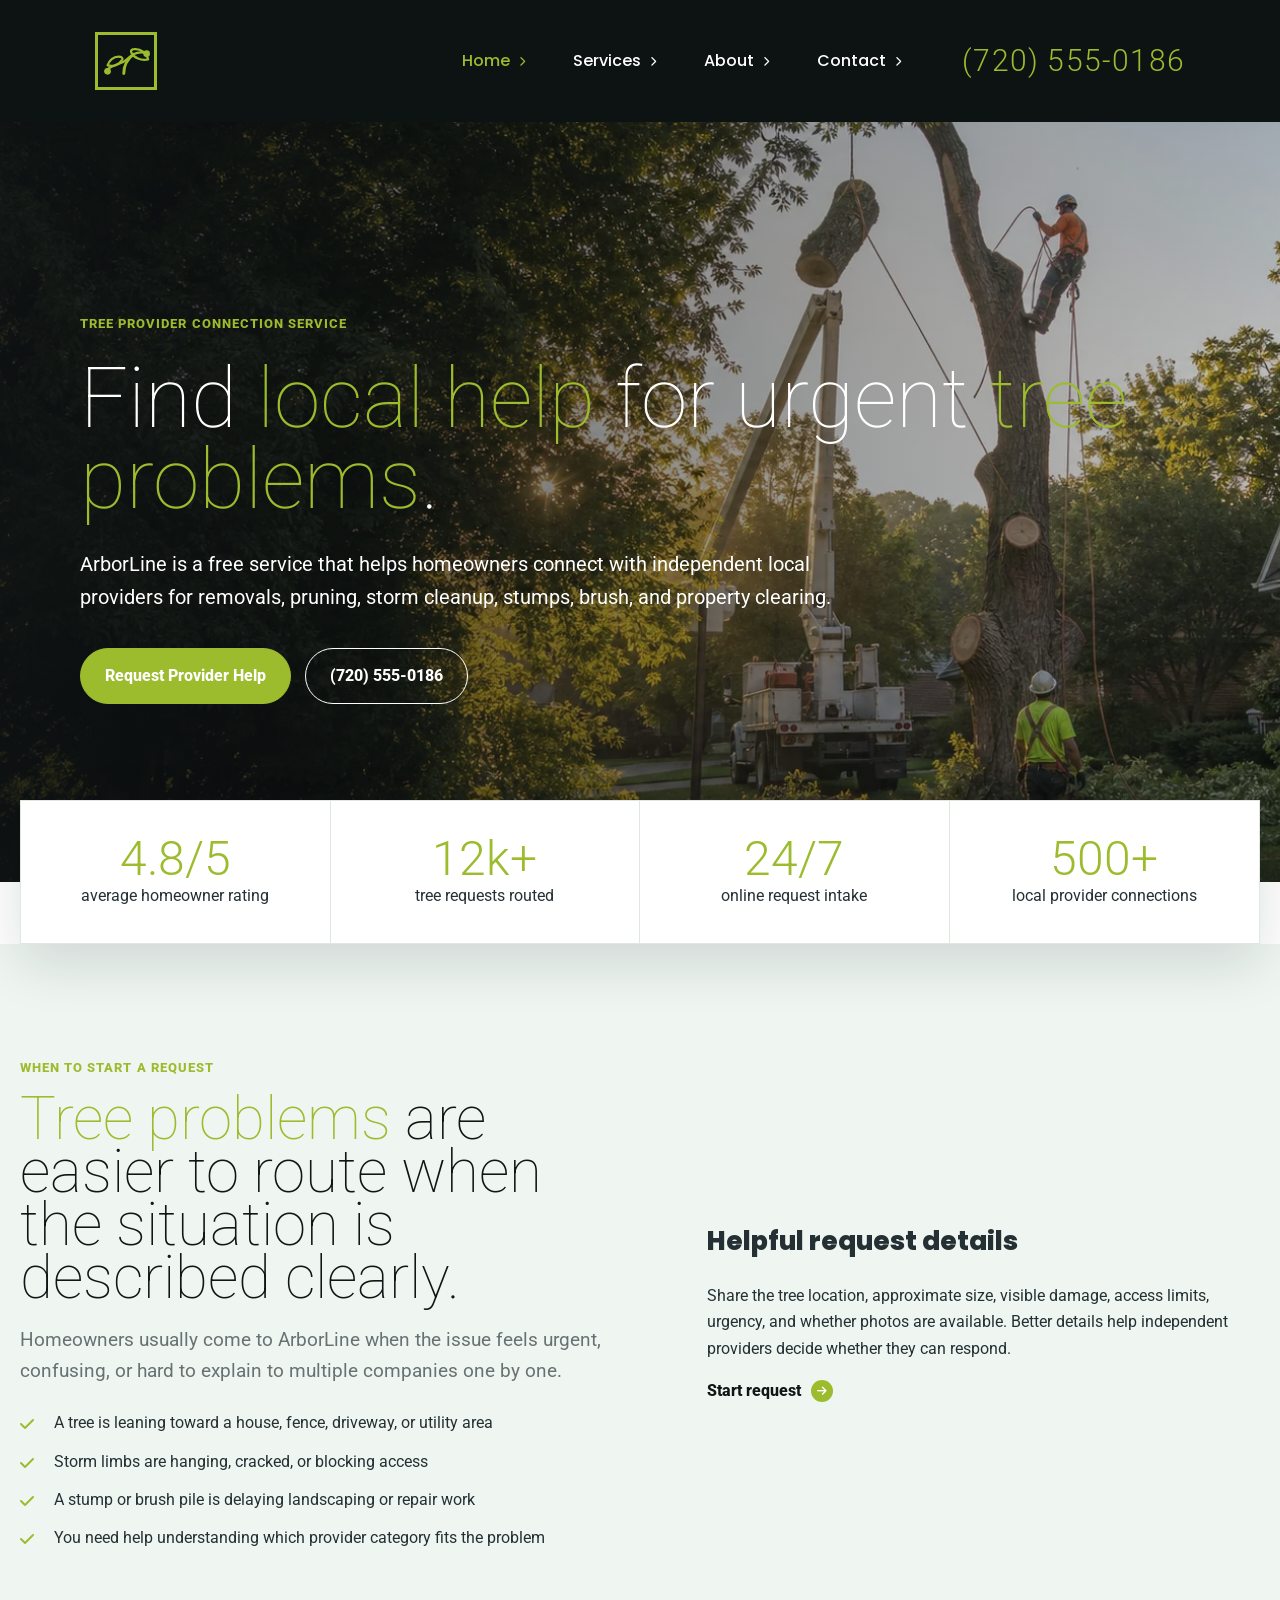
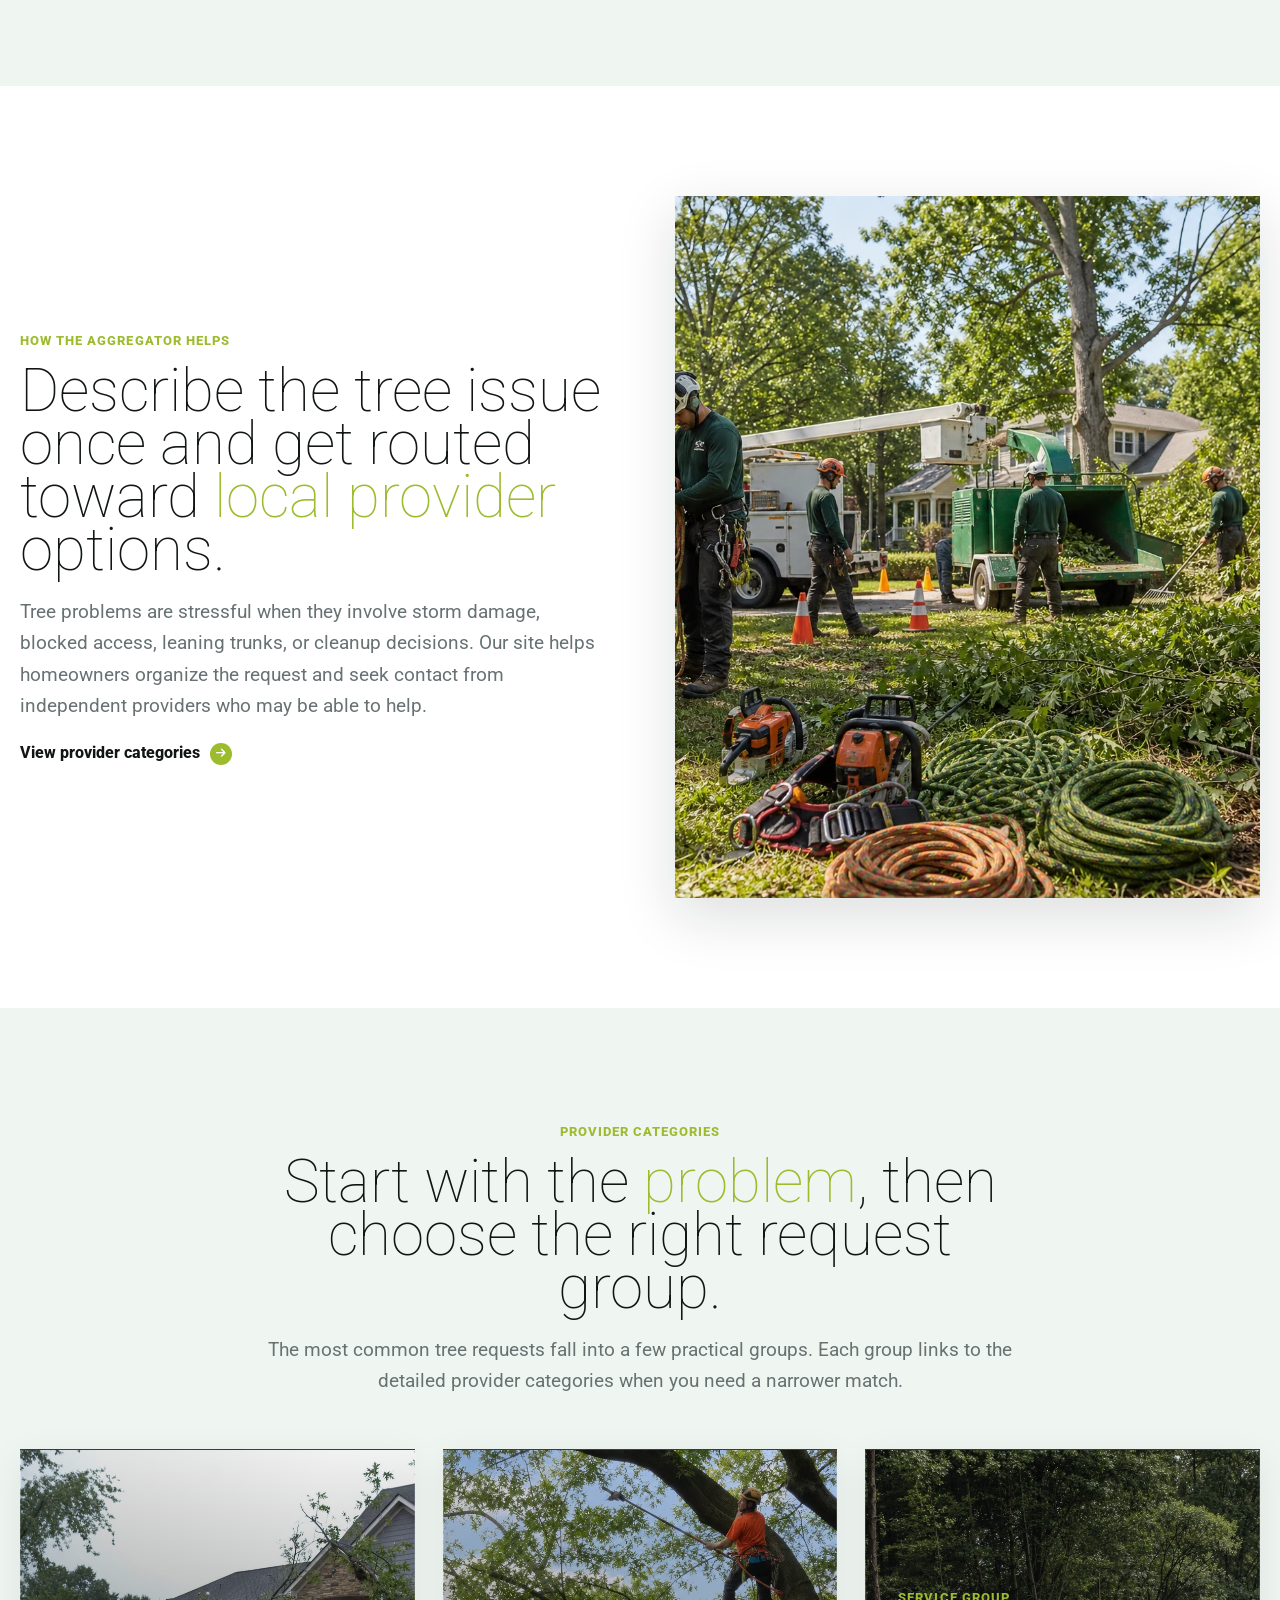
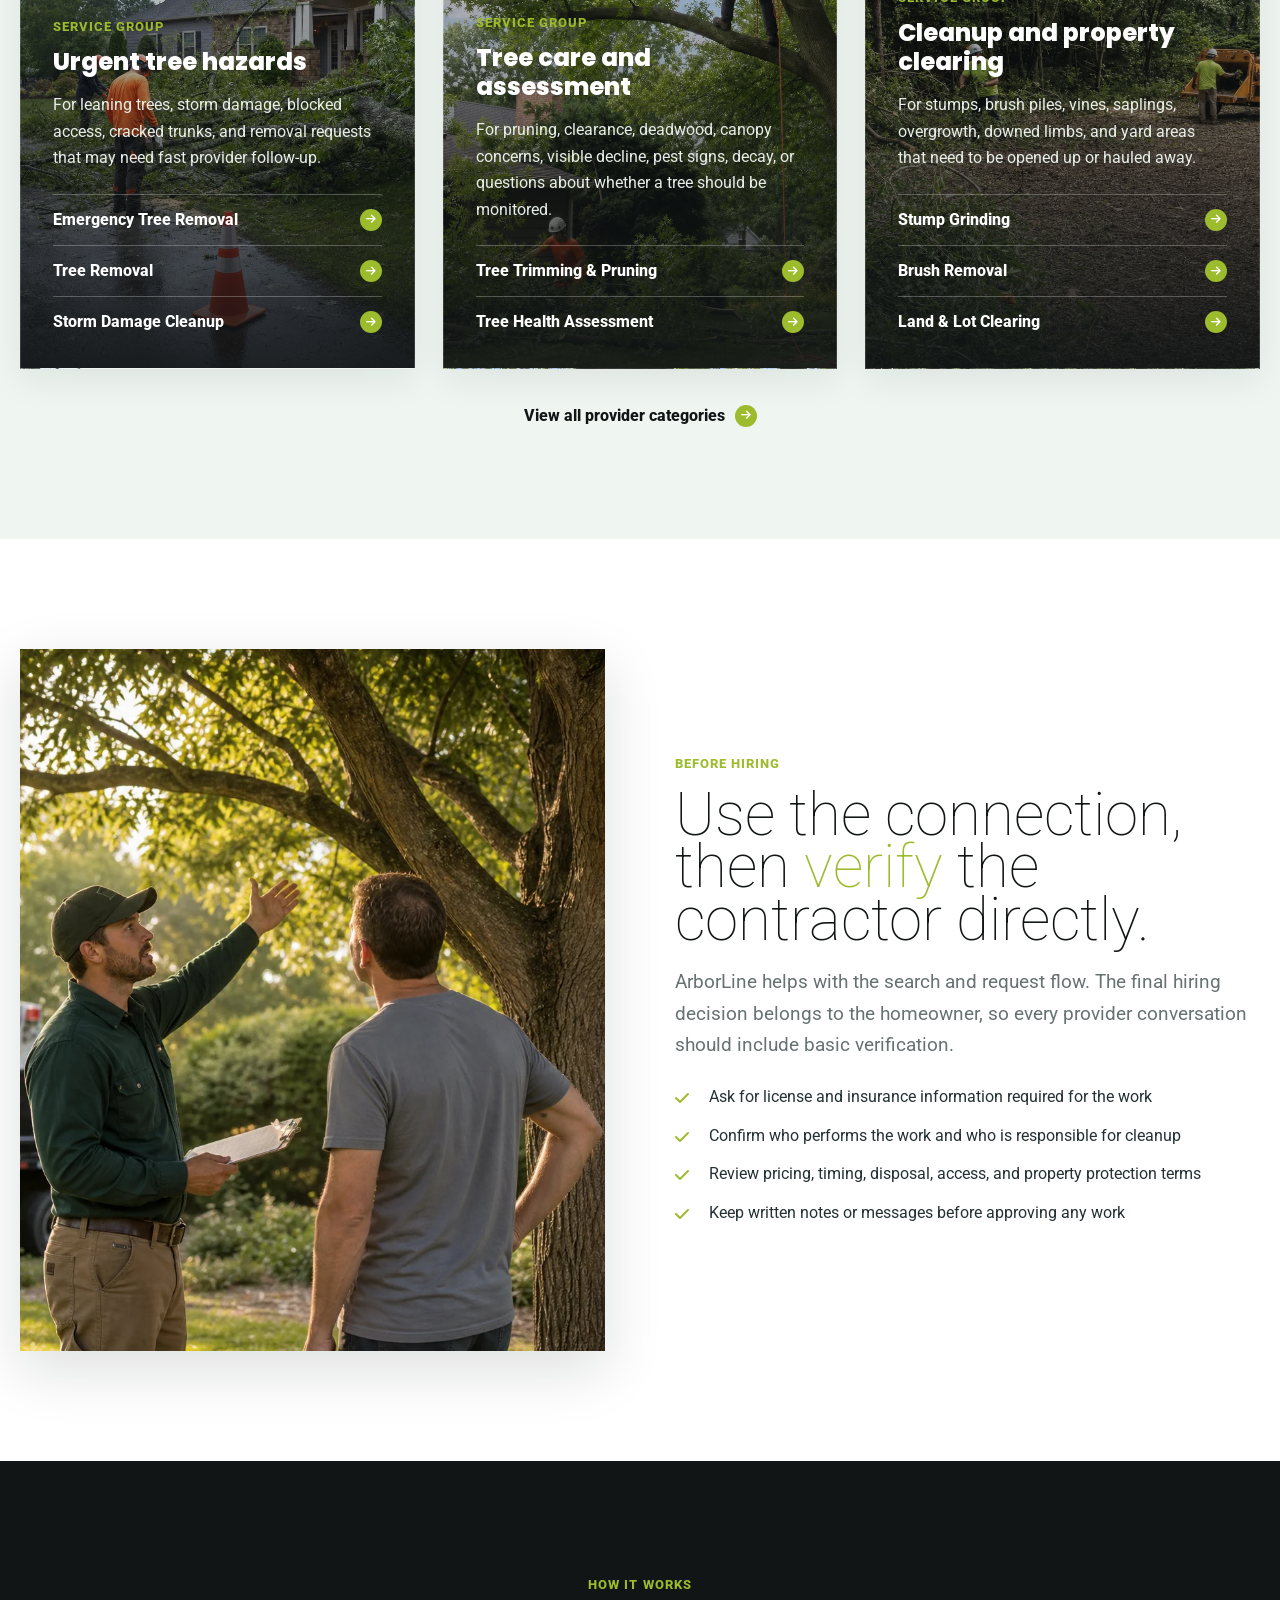
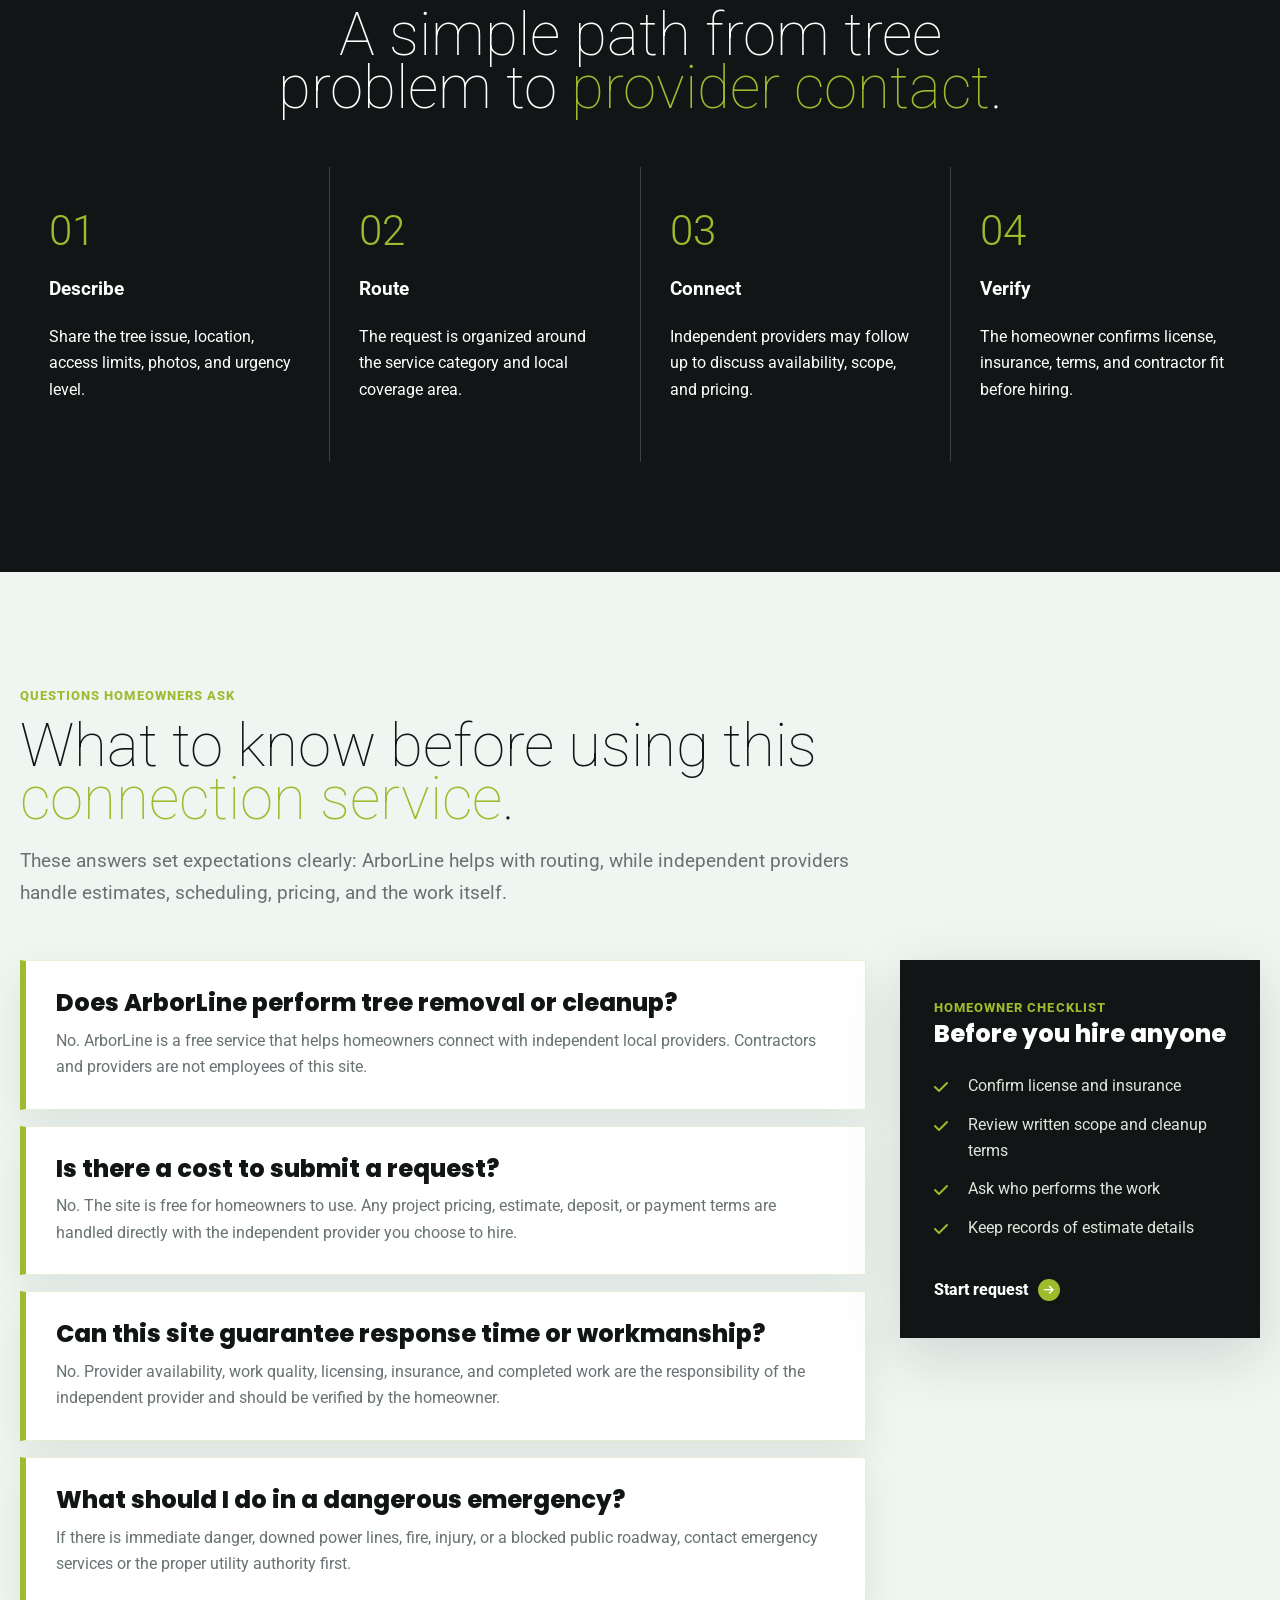
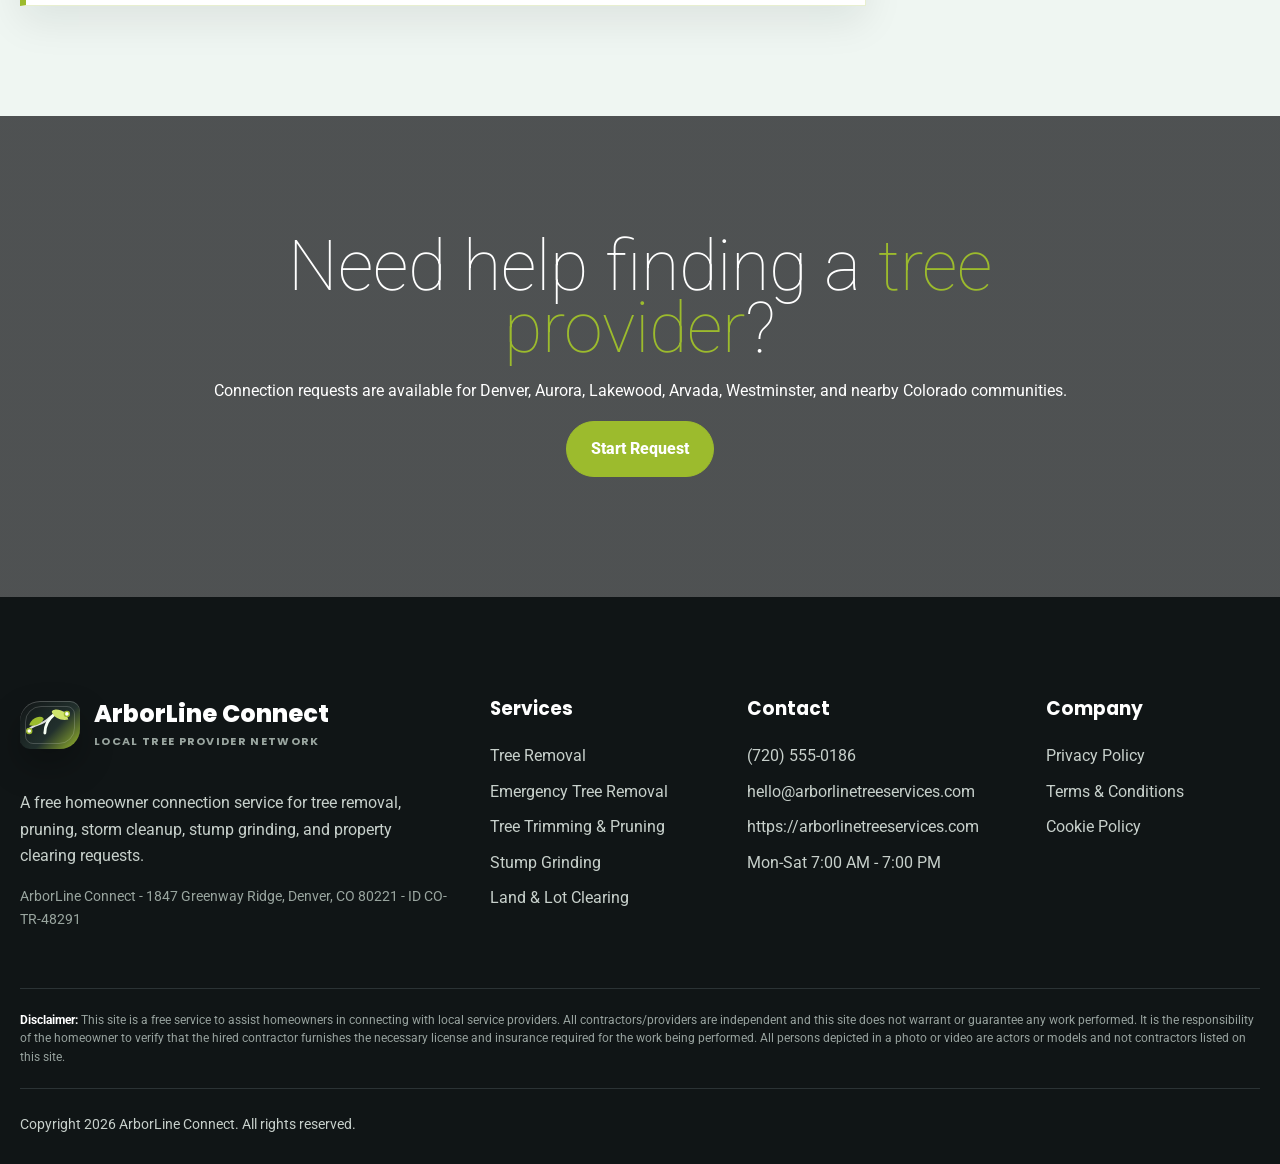
==== index.html @ c0b0a63b "+" ====
<!doctype html>
<html lang="en">
<head>
  <meta charset="utf-8">
  <meta name="viewport" content="width=device-width, initial-scale=1">
  <meta name="description" content="A free homeowner connection service for tree removal, pruning, stump grinding, storm cleanup, brush removal, and lot clearing requests.">
  <title>Find Local Tree Removal Providers in Denver | ArborLine Connect</title>
  <link rel="preconnect" href="https://fonts.googleapis.com">
  <link rel="preconnect" href="https://fonts.gstatic.com" crossorigin>
  <link rel="preconnect" href="https://cdnjs.cloudflare.com">
  <link rel="icon" href="assets/favicon.svg" type="image/svg+xml">
  <link rel="stylesheet" href="https://fonts.googleapis.com/css2?family=Poppins:wght@600;700;800&family=Roboto:wght@100;300;400;500;700;800&display=swap">
  <link rel="stylesheet" href="https://cdnjs.cloudflare.com/ajax/libs/font-awesome/6.5.2/css/all.min.css">
  <link rel="stylesheet" href="css/styles.css">
</head>
<body>

<header class="site-header" data-header>
  <div class="container navrow">

<a class="brand header-brand" href="index.html" aria-label="ArborLine Connect home">
  <span class="brand-mark" aria-hidden="true">
    <svg class="brand-symbol" viewBox="0 0 76 56" focusable="false">
      <path class="brand-route" d="M10 42c10-11 20-7 30-17 9-9 17-11 26-7" />
      <path class="brand-trunk" d="M35 45c0-11 4-19 13-26" />
      <path class="brand-leaf left" d="M28 22c-7 0-13 5-15 12 8 2 16-1 20-8 1-2-1-4-5-4Z" />
      <path class="brand-leaf right" d="M49 12c9-1 17 5 19 14-10 2-19-2-23-10-1-2 1-4 4-4Z" />
      <circle class="brand-node node-a" cx="13" cy="42" r="3.5" />
      <circle class="brand-node node-b" cx="66" cy="18" r="3.5" />
    </svg>
  </span>
  <span class="brand-copy">
    <span class="brand-name" data-config="companyName"></span>
    <span class="brand-tagline">Local tree provider network</span>
  </span>
</a>
    <button class="menu-toggle" type="button" aria-expanded="false" aria-controls="site-menu" data-menu-toggle><span></span><span></span><span></span></button>
    <nav id="site-menu" class="menu" data-menu>
      <a class="is-active" href="index.html">Home <i class="fa-solid fa-chevron-right"></i></a>
      <a href="services.html">Services <i class="fa-solid fa-chevron-right"></i></a>
      <a href="about.html">About <i class="fa-solid fa-chevron-right"></i></a>
      <a href="contact.html">Contact <i class="fa-solid fa-chevron-right"></i></a>
      <a class="nav-phone header-phone" data-config="phoneLabel" data-attr="href:tel" href="#"></a>
    </nav>
  </div>
</header>

<main>
  <section class="hero" style="--hero:url('../assets/images/hero-tree-removal.webp')">
    <div class="container hero-content reveal">
      <span class="eyebrow">Tree provider connection service</span>
      <h1>Find <span class="accent-text">local help</span> for urgent <span class="accent-text">tree problems</span>.</h1>
      <p>ArborLine is a free service that helps homeowners connect with independent local providers for removals, pruning, storm cleanup, stumps, brush, and property clearing.</p>
      <div class="hero-actions"><a class="btn" href="contact.html">Request Provider Help</a><a class="btn secondary" data-config="phoneLabel" data-attr="href:tel" href="#"></a></div>
    </div>
  </section>
  <div class="container stats reveal">
    <div class="stat"><strong>4.8/5</strong><span>average homeowner rating</span></div>
    <div class="stat"><strong>12k+</strong><span>tree requests routed</span></div>
    <div class="stat"><strong>24/7</strong><span>online request intake</span></div>
    <div class="stat"><strong>500+</strong><span>local provider connections</span></div>
  </div>
  <section class="section alt">
    <div class="container split">
      <div class="reveal">
        <span class="kicker">When to start a request</span>
        <h2><span class="accent-text">Tree problems</span> are easier to route when the situation is described clearly.</h2>
        <p class="lead">Homeowners usually come to ArborLine when the issue feels urgent, confusing, or hard to explain to multiple companies one by one.</p>
        <ul class="check-list">
          <li>A tree is leaning toward a house, fence, driveway, or utility area</li>
          <li>Storm limbs are hanging, cracked, or blocking access</li>
          <li>A stump or brush pile is delaying landscaping or repair work</li>
          <li>You need help understanding which provider category fits the problem</li>
        </ul>
      </div>
      <aside class="sidebar-card reveal">
        <h3>Helpful request details</h3>
        <p>Share the tree location, approximate size, visible damage, access limits, urgency, and whether photos are available. Better details help independent providers decide whether they can respond.</p>
        <a class="text-link" href="contact.html">Start request <i class="fa-solid fa-arrow-right"></i></a>
      </aside>
    </div>
  </section>
  <section class="section">
    <div class="container split">
      <div class="reveal">
        <span class="kicker">How the aggregator helps</span>
        <h2>Describe the tree issue once and get routed toward <span class="accent-text">local provider</span> options.</h2>
        <p class="lead">Tree problems are stressful when they involve storm damage, blocked access, leaning trunks, or cleanup decisions. Our site helps homeowners organize the request and seek contact from independent providers who may be able to help.</p>
        <a class="text-link" href="services.html">View provider categories <i class="fa-solid fa-arrow-right"></i></a>
      </div>
      <div class="photo-frame tall reveal"><img src="assets/images/process-worksite.webp" alt="Tree service worksite used to illustrate provider categories"></div>
    </div>
  </section>
  <section class="section alt">
    <div class="container">
      <div class="section-title reveal"><span class="kicker">Provider categories</span><h2>Start with the <span class="accent-text">problem</span>, then choose the right request group.</h2><p class="lead">The most common tree requests fall into a few practical groups. Each group links to the detailed provider categories when you need a narrower match.</p></div>
      <div class="service-grid service-group-grid">
<article class="service-card service-group-card reveal" style="--card-image:url('../assets/images/emergency-tree-removal.webp')">
  <div class="service-card-body">
    <span class="kicker">Service group</span>
    <h3>Urgent tree hazards</h3>
    <p>For leaning trees, storm damage, blocked access, cracked trunks, and removal requests that may need fast provider follow-up.</p>
    <div class="group-links">
      <a class="text-link" href="services/emergency-tree-removal.html">Emergency Tree Removal <i class="fa-solid fa-arrow-right"></i></a><a class="text-link" href="services/tree-removal.html">Tree Removal <i class="fa-solid fa-arrow-right"></i></a><a class="text-link" href="services/storm-damage-cleanup.html">Storm Damage Cleanup <i class="fa-solid fa-arrow-right"></i></a>
    </div>
  </div>
</article>
<article class="service-card service-group-card reveal" style="--card-image:url('../assets/images/tree-trimming-pruning.webp')">
  <div class="service-card-body">
    <span class="kicker">Service group</span>
    <h3>Tree care and assessment</h3>
    <p>For pruning, clearance, deadwood, canopy concerns, visible decline, pest signs, decay, or questions about whether a tree should be monitored.</p>
    <div class="group-links">
      <a class="text-link" href="services/tree-trimming-pruning.html">Tree Trimming & Pruning <i class="fa-solid fa-arrow-right"></i></a><a class="text-link" href="services/tree-health-assessment.html">Tree Health Assessment <i class="fa-solid fa-arrow-right"></i></a>
    </div>
  </div>
</article>
<article class="service-card service-group-card reveal" style="--card-image:url('../assets/images/land-lot-clearing.webp')">
  <div class="service-card-body">
    <span class="kicker">Service group</span>
    <h3>Cleanup and property clearing</h3>
    <p>For stumps, brush piles, vines, saplings, overgrowth, downed limbs, and yard areas that need to be opened up or hauled away.</p>
    <div class="group-links">
      <a class="text-link" href="services/stump-grinding.html">Stump Grinding <i class="fa-solid fa-arrow-right"></i></a><a class="text-link" href="services/brush-removal.html">Brush Removal <i class="fa-solid fa-arrow-right"></i></a><a class="text-link" href="services/land-lot-clearing.html">Land & Lot Clearing <i class="fa-solid fa-arrow-right"></i></a>
    </div>
  </div>
</article></div>
      <div class="section-title reveal service-all-link"><a class="text-link" href="services.html">View all provider categories <i class="fa-solid fa-arrow-right"></i></a></div>
    </div>
  </section>
  <section class="section">
    <div class="container split">
      <div class="photo-frame tall reveal"><img src="assets/images/contact-consultation.webp" alt="Homeowner reviewing tree provider request details"></div>
      <div class="reveal">
        <span class="kicker">Before hiring</span>
        <h2>Use the connection, then <span class="accent-text">verify</span> the contractor directly.</h2>
        <p class="lead">ArborLine helps with the search and request flow. The final hiring decision belongs to the homeowner, so every provider conversation should include basic verification.</p>
        <ul class="check-list">
          <li>Ask for license and insurance information required for the work</li>
          <li>Confirm who performs the work and who is responsible for cleanup</li>
          <li>Review pricing, timing, disposal, access, and property protection terms</li>
          <li>Keep written notes or messages before approving any work</li>
        </ul>
      </div>
    </div>
  </section>
  <section class="section dark process-section" data-process-section>
    <div class="process-bg-layer process-bg-describe" aria-hidden="true"></div>
    <div class="process-bg-layer process-bg-route" aria-hidden="true"></div>
    <div class="process-bg-layer process-bg-connect" aria-hidden="true"></div>
    <div class="process-bg-layer process-bg-verify" aria-hidden="true"></div>
    <div class="process-bg-shade" aria-hidden="true"></div>
    <div class="container">
      <div class="section-title reveal"><span class="kicker">How it works</span><h2>A simple path from tree problem to <span class="accent-text">provider contact</span>.</h2></div>
      <div class="process-list reveal">
        <div class="process-step" data-process-bg="describe"><span>01</span><h3>Describe</h3><p>Share the tree issue, location, access limits, photos, and urgency level.</p></div>
        <div class="process-step" data-process-bg="route"><span>02</span><h3>Route</h3><p>The request is organized around the service category and local coverage area.</p></div>
        <div class="process-step" data-process-bg="connect"><span>03</span><h3>Connect</h3><p>Independent providers may follow up to discuss availability, scope, and pricing.</p></div>
        <div class="process-step" data-process-bg="verify"><span>04</span><h3>Verify</h3><p>The homeowner confirms license, insurance, terms, and contractor fit before hiring.</p></div>
      </div>
    </div>
  </section>
  <section class="section alt">
    <div class="container faq-layout reveal">
      <div class="section-title left">
        <span class="kicker">Questions homeowners ask</span>
        <h2>What to know before using this <span class="accent-text">connection service</span>.</h2>
        <p class="lead">These answers set expectations clearly: ArborLine helps with routing, while independent providers handle estimates, scheduling, pricing, and the work itself.</p>
      </div>
      <div class="faq-grid">
        <div class="faq-list">
          <article class="faq-item">
            <div><h3>Does ArborLine perform tree removal or cleanup?</h3><p>No. ArborLine is a free service that helps homeowners connect with independent local providers. Contractors and providers are not employees of this site.</p></div>
          </article>
          <article class="faq-item">
            <div><h3>Is there a cost to submit a request?</h3><p>No. The site is free for homeowners to use. Any project pricing, estimate, deposit, or payment terms are handled directly with the independent provider you choose to hire.</p></div>
          </article>
          <article class="faq-item">
            <div><h3>Can this site guarantee response time or workmanship?</h3><p>No. Provider availability, work quality, licensing, insurance, and completed work are the responsibility of the independent provider and should be verified by the homeowner.</p></div>
          </article>
          <article class="faq-item">
            <div><h3>What should I do in a dangerous emergency?</h3><p>If there is immediate danger, downed power lines, fire, injury, or a blocked public roadway, contact emergency services or the proper utility authority first.</p></div>
          </article>
        </div>
        <aside class="faq-note">
          <span class="kicker">Homeowner checklist</span>
          <h3>Before you hire anyone</h3>
          <ul class="check-list">
            <li>Confirm license and insurance</li>
            <li>Review written scope and cleanup terms</li>
            <li>Ask who performs the work</li>
            <li>Keep records of estimate details</li>
          </ul>
          <a class="text-link" href="contact.html">Start request <i class="fa-solid fa-arrow-right"></i></a>
        </aside>
      </div>
    </div>
  </section>
  <section class="cta-band reveal"><div class="container"><h2>Need help finding a <span class="accent-text">tree provider</span>?</h2><p>Connection requests are available for <span data-service-area></span>.</p><a class="btn" href="contact.html">Start Request</a></div></section>
</main>

<footer class="footer">
  <div class="container footer-grid">
    <div>

<a class="brand footer-brand" href="index.html" aria-label="ArborLine Connect home">
  <span class="brand-mark" aria-hidden="true">
    <svg class="brand-symbol" viewBox="0 0 76 56" focusable="false">
      <path class="brand-route" d="M10 42c10-11 20-7 30-17 9-9 17-11 26-7" />
      <path class="brand-trunk" d="M35 45c0-11 4-19 13-26" />
      <path class="brand-leaf left" d="M28 22c-7 0-13 5-15 12 8 2 16-1 20-8 1-2-1-4-5-4Z" />
      <path class="brand-leaf right" d="M49 12c9-1 17 5 19 14-10 2-19-2-23-10-1-2 1-4 4-4Z" />
      <circle class="brand-node node-a" cx="13" cy="42" r="3.5" />
      <circle class="brand-node node-b" cx="66" cy="18" r="3.5" />
    </svg>
  </span>
  <span class="brand-copy">
    <span class="brand-name" data-config="companyName"></span>
    <span class="brand-tagline">Local tree provider network</span>
  </span>
</a>
      <p data-config="footerText"></p>
      <p class="company-line"><span data-config="companyName"></span> - <span data-config="address"></span> - ID <span data-config="companyId"></span></p>
    </div>
    <div>
      <h3>Services</h3>
      <a href="services/tree-removal.html">Tree Removal</a><a href="services/emergency-tree-removal.html">Emergency Tree Removal</a><a href="services/tree-trimming-pruning.html">Tree Trimming & Pruning</a><a href="services/stump-grinding.html">Stump Grinding</a><a href="services/land-lot-clearing.html">Land & Lot Clearing</a>
    </div>
    <div>
      <h3>Contact</h3>
      <a data-config="phoneLabel" data-attr="href:tel" href="#"></a>
      <a data-config="email" data-attr="href:mailto" href="#"></a>
      <a data-config="website" data-attr="href" href="#"></a>
      <span data-config="businessHours"></span>
    </div>
    <div>
      <h3>Company</h3>
      <a href="privacy-policy.html">Privacy Policy</a>
      <a href="terms-and-conditions.html">Terms & Conditions</a>
      <a href="cookie-policy.html">Cookie Policy</a>
    </div>
  </div>
  <div class="container footer-disclaimer">
    <strong>Disclaimer:</strong> This site is a free service to assist homeowners in connecting with local service providers. All contractors/providers are independent and this site does not warrant or guarantee any work performed. It is the responsibility of the homeowner to verify that the hired contractor furnishes the necessary license and insurance required for the work being performed. All persons depicted in a photo or video are actors or models and not contractors listed on this site.
  </div>
  <div class="container copyright" data-config="copyright"></div>
</footer>
<script src="js/site-config.js"></script>
<script src="js/main.js"></script>
</body>
</html>
---- css/styles.css ----
:root{--green:#9cbb2d;--deep:#111516;--ink:#243033;--muted:#687273;--pale:#eff6f2;--cream:#fbfbf4;--line:#dfe8df;--container:1440px;--shadow:0 18px 55px rgba(17,21,22,.14)}
*{box-sizing:border-box}html{scroll-behavior:smooth}body{margin:0;font-family:Roboto,Arial,sans-serif;color:var(--ink);background:#fff;line-height:1.65;min-width:320px}img{max-width:100%;display:block}a{color:inherit;text-decoration:none}a:focus-visible,button:focus-visible,input:focus-visible,select:focus-visible,textarea:focus-visible{outline:3px solid var(--green);outline-offset:4px}.container{width:min(calc(100% - 40px),var(--container));margin-inline:auto}.topline{background:var(--deep);color:#dce7dc;font-size:14px}.topbar{display:flex;justify-content:space-between;gap:16px;padding:8px 0}.site-header{position:sticky;top:0;z-index:50;background:rgba(255,255,255,.96);transition:.3s box-shadow,.3s transform}.site-header.is-scrolled{box-shadow:0 10px 35px rgba(0,0,0,.09)}.navrow{height:86px;display:flex;align-items:center;justify-content:space-between;gap:20px}.brand{display:inline-flex;align-items:center;gap:12px;font-family:Poppins,Arial,sans-serif;font-weight:800;font-size:24px;color:var(--deep)}.brand-mark{display:grid;place-items:center;width:42px;height:42px;background:var(--green);color:#fff;border-radius:50%;box-shadow:0 8px 20px rgba(156,187,45,.35)}.menu{display:flex;align-items:center;gap:28px;font-family:Poppins,Arial,sans-serif;font-weight:600}.menu a{position:relative}.menu>a:not(.nav-phone):after{content:"";position:absolute;left:0;bottom:-9px;width:0;height:2px;background:var(--green);transition:.25s}.menu>a:hover:after{width:100%}.nav-phone,.btn{display:inline-flex;align-items:center;justify-content:center;gap:9px;background:var(--green);color:#fff;padding:14px 24px;border-radius:999px;font-weight:800;border:1px solid var(--green);transition:.25s}.nav-phone:hover,.btn:hover{background:var(--deep);border-color:var(--deep);transform:translateY(-2px)}.btn.secondary{background:transparent;color:#fff;border-color:#fff}.btn.secondary:hover{background:#fff;color:var(--deep)}.menu-toggle{display:none;background:none;border:0;width:44px;height:44px}.menu-toggle span{display:block;height:2px;background:var(--deep);margin:7px 6px}.hero{min-height:760px;display:grid;align-items:center;position:relative;background-color:var(--deep);background-image:linear-gradient(90deg,rgba(17,21,22,.66),rgba(17,21,22,.28),rgba(17,21,22,.04)),var(--hero);background-position:center;background-size:cover;background-attachment:fixed;color:#fff;overflow:hidden}.hero:after,.page-hero:after{content:"";position:absolute;inset:auto 0 0;height:110px;background:linear-gradient(transparent,rgba(17,21,22,.48))}.hero-content{position:relative;z-index:1;max-width:820px;padding:70px 0}.eyebrow,.kicker{display:inline-block;color:var(--green);font-weight:800;text-transform:uppercase;letter-spacing:.08em;font-size:13px}.hero h1,.page-hero h1{font:800 clamp(42px,7vw,86px)/.95 Poppins,Arial,sans-serif;margin:18px 0 24px;letter-spacing:0}.hero p,.page-hero p{font-size:20px;max-width:720px}.hero-actions{display:flex;flex-wrap:wrap;gap:14px;margin-top:34px}.section{padding:110px 0}.section.alt{background:var(--pale)}.section.dark{background:var(--deep);color:#fff}.split{display:grid;grid-template-columns:1fr 1fr;gap:70px;align-items:center}.section-title{max-width:760px;margin:0 auto 52px;text-align:center}.section-title.left{text-align:left;margin-left:0}.section-title h2,.split h2{font:800 clamp(34px,4vw,56px)/1.05 Poppins,Arial,sans-serif;color:var(--deep);margin:12px 0}.dark .section-title h2,.dark h2{color:#fff}.lead{font-size:19px;color:var(--muted)}.dark .lead{color:#cdd6d0}.stats{display:grid;grid-template-columns:repeat(4,1fr);border:1px solid var(--line);background:#fff;margin-top:-82px;position:relative;z-index:5;box-shadow:var(--shadow)}.stat{padding:34px;text-align:center;border-right:1px solid var(--line)}.stat:last-child{border-right:0}.stat strong{display:block;color:var(--green);font:300 48px/1 Roboto,Arial}.service-grid{display:grid;grid-template-columns:repeat(4,1fr);gap:28px}.service-group-grid{grid-template-columns:repeat(3,1fr)}.service-card{background:#fff;box-shadow:0 10px 35px rgba(17,21,22,.08);overflow:hidden;transition:.3s transform,.3s box-shadow}.service-card:hover{transform:translateY(-8px);box-shadow:var(--shadow)}.service-group-card{position:relative;min-height:520px;display:flex;align-items:flex-end;background-color:var(--deep);background-image:linear-gradient(180deg,rgba(17,21,22,.05) 0%,rgba(17,21,22,.36) 42%,rgba(17,21,22,.9) 100%),var(--card-image);background-position:center;background-size:cover;color:#fff}.service-group-card:before{content:"";position:absolute;inset:0;background:linear-gradient(120deg,rgba(17,21,22,.14),transparent 46%);pointer-events:none}.service-group-card:hover{background-size:cover}.service-group-card .service-card-body{position:relative;z-index:1;width:100%;padding:32px}.service-group-card .kicker{color:var(--green)}.service-group-card .service-card-body h3{color:#fff}.service-group-card p{color:#e7eee8}.image-link{display:block;overflow:hidden;aspect-ratio:4/3}.image-link img{width:100%;height:100%;object-fit:cover;transition:.5s transform}.service-card:hover img{transform:scale(1.08)}.service-card-body{padding:28px}.service-card h3{font:800 24px/1.2 Poppins,Arial;margin:8px 0 12px;color:var(--deep)}.group-links{display:grid;gap:12px;margin-top:22px}.group-links .text-link{justify-content:space-between;border-top:1px solid rgba(255,255,255,.26);padding-top:12px;color:#fff}.service-all-link{margin-top:34px;margin-bottom:0}.text-link{display:inline-flex;align-items:center;gap:10px;font-weight:800;color:var(--deep)}.text-link i{background:var(--green);color:#fff;border-radius:50%;font-size:11px;width:22px;height:22px;display:grid;place-items:center;transition:.25s;flex:0 0 auto}.text-link:hover i{transform:translateX(7px);background:var(--deep)}.service-group-card .text-link:hover i{background:#fff;color:var(--deep)}.photo-frame{position:relative;overflow:hidden;box-shadow:var(--shadow)}.photo-frame img{width:100%;height:100%;object-fit:cover}.photo-frame.tall{aspect-ratio:5/6}.badge{position:absolute;left:26px;bottom:26px;background:var(--green);color:#fff;padding:22px;max-width:260px;font-weight:800}.process-section{position:relative;isolation:isolate;overflow:hidden;background-color:var(--deep)}.process-bg-layer,.process-bg-shade{position:absolute;inset:0;pointer-events:none}.process-bg-layer{z-index:-2;background-position:center;background-size:cover;opacity:0;transform:scale(1.03);transition:.65s opacity ease,.85s transform ease}.process-bg-shade{z-index:-1;background:linear-gradient(180deg,rgba(17,21,22,.76),rgba(17,21,22,.9));opacity:0;transition:.5s opacity ease}.process-bg-describe{background-image:url('../assets/images/process-describe-hover.png')}.process-bg-route{background-image:url('../assets/images/process-route-hover.png')}.process-bg-connect{background-image:url('../assets/images/process-connect-hover.png')}.process-bg-verify{background-image:url('../assets/images/process-verify-hover.png')}.process-section[data-process-bg] .process-bg-shade{opacity:1}.process-section[data-process-bg="describe"] .process-bg-describe,.process-section[data-process-bg="route"] .process-bg-route,.process-section[data-process-bg="connect"] .process-bg-connect,.process-section[data-process-bg="verify"] .process-bg-verify{opacity:1;transform:scale(1)}.process-list{display:grid;grid-template-columns:repeat(4,1fr);gap:1px;background:#394144}.process-step{position:relative;background:var(--deep);border:1px solid transparent;padding:42px 28px;min-height:230px;transition:.25s background-color,.25s border-color,.25s box-shadow,.25s transform,.25s backdrop-filter}.process-section[data-process-bg] .process-step{background:rgba(17,21,22,.88);backdrop-filter:blur(1px)}.process-step:hover,.process-step:focus-within{background:rgba(29,37,40,.76);border-color:rgba(156,187,45,.55);box-shadow:0 18px 46px rgba(0,0,0,.24),inset 0 1px 0 rgba(255,255,255,.08);transform:translateY(-6px);z-index:2}.process-step:hover span,.process-step:focus-within span{color:#fff}.process-step span{display:block;color:var(--green);font:300 42px/1 Roboto,Arial;margin-bottom:22px;transition:.25s color}.cta-band{background:linear-gradient(rgba(17,21,22,.74),rgba(17,21,22,.74)),url('../assets/images/process-worksite.webp') center/cover fixed;color:#fff;text-align:center;padding:120px 0}.cta-band h2{font:800 clamp(36px,5vw,64px)/1.05 Poppins,Arial;margin:0 auto 18px;max-width:900px}.page-hero{position:relative;min-height:440px;display:grid;align-items:end;color:#fff;background-color:var(--deep);background-image:linear-gradient(90deg,rgba(17,21,22,.68),rgba(17,21,22,.2)),var(--hero);background-position:center;background-size:cover}.page-hero .container{position:relative;z-index:1;padding:110px 0 70px}.detail-grid{display:grid;grid-template-columns:minmax(0,1fr) 360px;gap:60px}.detail-content h2,.detail-content h3{font-family:Poppins,Arial,sans-serif;color:var(--deep);line-height:1.15}.check-list{list-style:none;padding:0;margin:24px 0;display:grid;gap:12px}.check-list li{padding-left:34px;position:relative}.check-list li:before{content:"\f00c";font-family:"Font Awesome 6 Free";font-weight:900;position:absolute;left:0;top:1px;color:var(--green)}.faq-layout>.section-title{max-width:860px}.faq-grid{display:grid;grid-template-columns:minmax(0,1fr) 360px;gap:34px;align-items:start}.faq-list{display:grid;gap:16px}.faq-item{background:#fff;border:1px solid rgba(156,187,45,.22);border-left:6px solid var(--green);padding:28px 30px;box-shadow:0 16px 38px rgba(17,21,22,.08);transition:.25s transform,.25s box-shadow}.faq-item:hover{transform:translateY(-4px);box-shadow:0 22px 52px rgba(17,21,22,.12)}.faq-item h3,.faq-note h3{font:800 24px/1.2 Poppins,Arial;margin:0 0 10px;color:var(--deep)}.faq-item p{margin:0;color:var(--muted)}.faq-note{background:var(--deep);color:#fff;padding:34px;position:sticky;top:120px;box-shadow:var(--shadow)}.faq-note h3{color:#fff}.faq-note .check-list{margin:24px 0 28px}.faq-note .check-list li{color:#dce7dc}.faq-note .check-list li:before{color:var(--green)}.faq-note .text-link{color:#fff;margin-top:8px}.sidebar-card{background:var(--pale);padding:32px;position:sticky;top:120px}.sidebar-card h3{font:800 26px/1.2 Poppins,Arial;margin-top:0}.form-grid{display:grid;grid-template-columns:1fr 1fr;gap:14px}.form-grid .full{grid-column:1/-1}label{font-weight:800;color:var(--deep)}input,textarea,select{width:100%;border:1px solid var(--line);padding:14px 15px;font:inherit;margin-top:6px;background:#fff}textarea{min-height:150px;resize:vertical}.success-message{margin-top:18px;font-weight:800;color:var(--green)}.contact-info{display:grid;gap:18px}.info-line{display:flex;gap:16px;align-items:flex-start}.info-line i{color:var(--green);font-size:22px;margin-top:6px}.legal{max-width:920px}.legal h2{font-family:Poppins,Arial,sans-serif;margin-top:42px;color:var(--deep)}.footer{background:#101516;color:#c7d0cb;padding:78px 0 28px}.footer-grid{display:grid;grid-template-columns:2fr 1fr 1.2fr 1fr;gap:42px}.footer h3{font-family:Poppins,Arial;color:#fff}.footer a,.footer span{display:block;margin:9px 0}.footer .brand{display:inline-flex}.footer-brand{color:#fff}.company-line{font-size:14px;color:#99a59f}.company-line span{display:inline;margin:0}.footer-disclaimer{border-top:1px solid #2b3335;margin-top:42px;padding-top:22px;font-size:12px;line-height:1.55;color:#98a39f}.footer-disclaimer strong{color:#fff}.copyright{border-top:1px solid #2b3335;margin-top:22px;padding-top:24px;font-size:14px}.reveal{opacity:1;transform:none;transition:opacity .7s ease,transform .7s ease}.reveal.is-visible{opacity:1;transform:none}
.service-card{border:1px solid transparent;transition:.3s transform,.3s box-shadow,.3s border-color}.service-card:hover{border-color:rgba(156,187,45,.34)}.service-group-card{border-color:rgba(255,255,255,.14);transition:.35s transform,.35s box-shadow,.35s border-color,.55s background-position}.service-group-card:before{opacity:.72;transition:.35s opacity,.35s background}.service-group-card:hover{transform:translateY(-8px);background-position:center 46%;border-color:rgba(156,187,45,.72);box-shadow:0 28px 72px rgba(0,0,0,.22)}.service-group-card:hover:before{opacity:1;background:linear-gradient(120deg,rgba(156,187,45,.2),rgba(17,21,22,.16) 42%,transparent 72%)}.service-group-card .service-card-body{transition:.3s transform}.service-group-card:hover .service-card-body{transform:translateY(-6px)}.service-group-card:hover .text-link i{background:#fff;color:var(--deep);transform:translateX(4px)}.service-group-card .text-link:hover i{background:#fff;color:var(--deep);transform:translateX(8px)}
.brand{gap:14px;line-height:1;min-width:0;transition:.25s transform}.brand:hover{transform:translateY(-1px)}.brand-mark{position:relative;width:60px;height:48px;flex:0 0 60px;border-radius:20px 10px 20px 10px;background:linear-gradient(135deg,#111516 0%,#22302d 58%,#9cbb2d 100%);box-shadow:0 14px 30px rgba(17,21,22,.18),inset 0 1px 0 rgba(255,255,255,.22);overflow:hidden}.brand-mark:after{content:"";position:absolute;inset:5px;border:1px solid rgba(255,255,255,.18);border-radius:16px 8px 16px 8px;pointer-events:none}.brand-symbol{position:relative;z-index:1;width:54px;height:40px}.brand-route,.brand-trunk{fill:none;stroke:#fff;stroke-width:4;stroke-linecap:round;stroke-linejoin:round}.brand-route{stroke:rgba(255,255,255,.84);stroke-width:3}.brand-trunk{stroke:#f7fff4}.brand-leaf{fill:#9cbb2d}.brand-leaf.right{fill:#cfe46c}.brand-node{fill:#fff;stroke:#9cbb2d;stroke-width:2}.brand-copy{display:grid;gap:4px;min-width:0}.brand-name{display:block;font:800 24px/1 Poppins,Arial,sans-serif;color:var(--deep);white-space:nowrap}.brand-tagline{display:block;font:700 11px/1.1 Poppins,Arial,sans-serif;text-transform:uppercase;letter-spacing:.12em;color:#6f7b76;white-space:nowrap}.footer-brand .brand-name{color:#fff}.footer-brand .brand-tagline{color:#99a59f}.footer-brand .brand-mark{box-shadow:0 16px 34px rgba(0,0,0,.28),inset 0 1px 0 rgba(255,255,255,.22)}
.site-header{background:#0d1212;box-shadow:none}.site-header.is-scrolled{box-shadow:0 14px 34px rgba(0,0,0,.22)}.site-header .container{width:min(calc(100% - 190px),1700px)}.navrow{height:122px}.header-brand .brand-copy{display:none}.header-brand .brand-mark{width:62px;height:58px;flex-basis:62px;border:3px solid var(--green);border-radius:0;background:transparent;box-shadow:none}.header-brand .brand-mark:after{display:none}.header-brand .brand-symbol{width:56px;height:48px}.header-brand .brand-route,.header-brand .brand-trunk{stroke:var(--green)}.header-brand .brand-leaf,.header-brand .brand-leaf.right{fill:none;stroke:var(--green);stroke-width:3;stroke-linejoin:round}.header-brand .brand-node{fill:var(--green);stroke:var(--green)}.menu{position:relative;flex:1;justify-content:center;gap:48px}.menu>a{display:inline-flex;align-items:center;gap:9px;color:#fff;font-weight:500}.menu>a:not(.nav-phone):after{display:none}.menu>a i{font-size:10px;color:currentColor}.menu>a:hover,.menu>a.is-active{color:var(--green)}.menu>a.header-phone{position:absolute;right:0;background:transparent;border:0;border-radius:0;color:var(--green);padding:0;font:300 30px/1 Roboto,Arial,sans-serif;letter-spacing:.04em}.menu>a.header-phone:hover{background:transparent;border-color:transparent;color:#fff;transform:none}
.hero h1,.page-hero h1,.section-title h2,.split h2,.cta-band h2{font-family:Roboto,Arial,sans-serif;font-weight:100;line-height:.88;letter-spacing:0}.hero h1,.page-hero h1{font-size:clamp(56px,7vw,112px)}.section-title h2,.split h2{font-size:clamp(42px,4.7vw,72px)}.cta-band h2{font-size:clamp(44px,5.5vw,82px)}.detail-content h2,.legal h2{font-family:Roboto,Arial,sans-serif;font-weight:100;line-height:.94}
.hero-content{max-width:1120px;padding:96px 0 86px}.hero h1{max-width:1100px;line-height:.96;font-size:clamp(60px,6.6vw,118px);margin:22px 0 28px}.hero p{max-width:780px}
.hero{background-image:linear-gradient(90deg,rgba(17,21,22,.78),rgba(17,21,22,.48) 48%,rgba(17,21,22,.24)),var(--hero)}
.accent-text{color:var(--green)}
@media (max-width:820px){.brand{gap:11px}.brand-mark{width:52px;height:42px;flex-basis:52px}.brand-symbol{width:48px;height:36px}.brand-name{font-size:21px}.brand-tagline{display:none}}
@media (max-width:420px){.brand-mark{width:46px;height:38px;flex-basis:46px;border-radius:16px 8px}.brand-symbol{width:42px;height:32px}.brand-name{font-size:19px;max-width:170px;overflow:hidden;text-overflow:ellipsis}}
@media (max-width:1180px){.service-grid{grid-template-columns:repeat(2,1fr)}.process-list{grid-template-columns:repeat(2,1fr)}.split{gap:40px}.footer-grid{grid-template-columns:1fr 1fr}}
@media (max-width:820px){.topbar{display:none}.navrow{height:74px}.menu-toggle{display:block}.menu{position:absolute;left:20px;right:20px;top:74px;background:#fff;box-shadow:var(--shadow);padding:20px;display:none;flex-direction:column;align-items:flex-start}.menu.is-open{display:flex}.nav-phone{width:100%}.hero{min-height:650px;background-attachment:scroll}.stats{grid-template-columns:repeat(2,1fr);margin-top:0}.stat:nth-child(2){border-right:0}.split,.detail-grid,.faq-grid{grid-template-columns:1fr}.service-grid{grid-template-columns:1fr}.section{padding:76px 0}.hero p,.page-hero p{font-size:18px}.footer-grid{grid-template-columns:1fr}.form-grid{grid-template-columns:1fr}.form-grid .full{grid-column:auto}.sidebar-card,.faq-note{position:static}.cta-band{background-attachment:scroll}.container{width:min(calc(100% - 28px),var(--container))}}
@media (max-width:820px){.site-header .container{width:min(calc(100% - 28px),var(--container))}.navrow{height:82px}.header-brand .brand-mark{width:52px;height:50px;flex-basis:52px}.header-brand .brand-symbol{width:46px;height:42px}.menu-toggle span{background:var(--green)}.menu{top:82px;background:#0d1212;border:1px solid rgba(156,187,45,.28);box-shadow:0 20px 46px rgba(0,0,0,.28);gap:18px}.menu>a{color:#fff}.menu>a.is-active{color:var(--green)}.menu>a.header-phone,.nav-phone.header-phone{position:static;width:auto;font-size:24px;margin-top:8px;color:var(--green)}}
@media (max-width:420px){.hero h1,.page-hero h1{font-size:38px}.stats{grid-template-columns:1fr}.stat{border-right:0;border-bottom:1px solid var(--line)}.process-list{grid-template-columns:1fr}.brand{font-size:20px}.hero-actions .btn{width:100%}.faq-item{padding:24px}}
@media (prefers-reduced-motion:reduce){*{scroll-behavior:auto!important;transition:none!important;animation:none!important}.reveal{opacity:1;transform:none}}
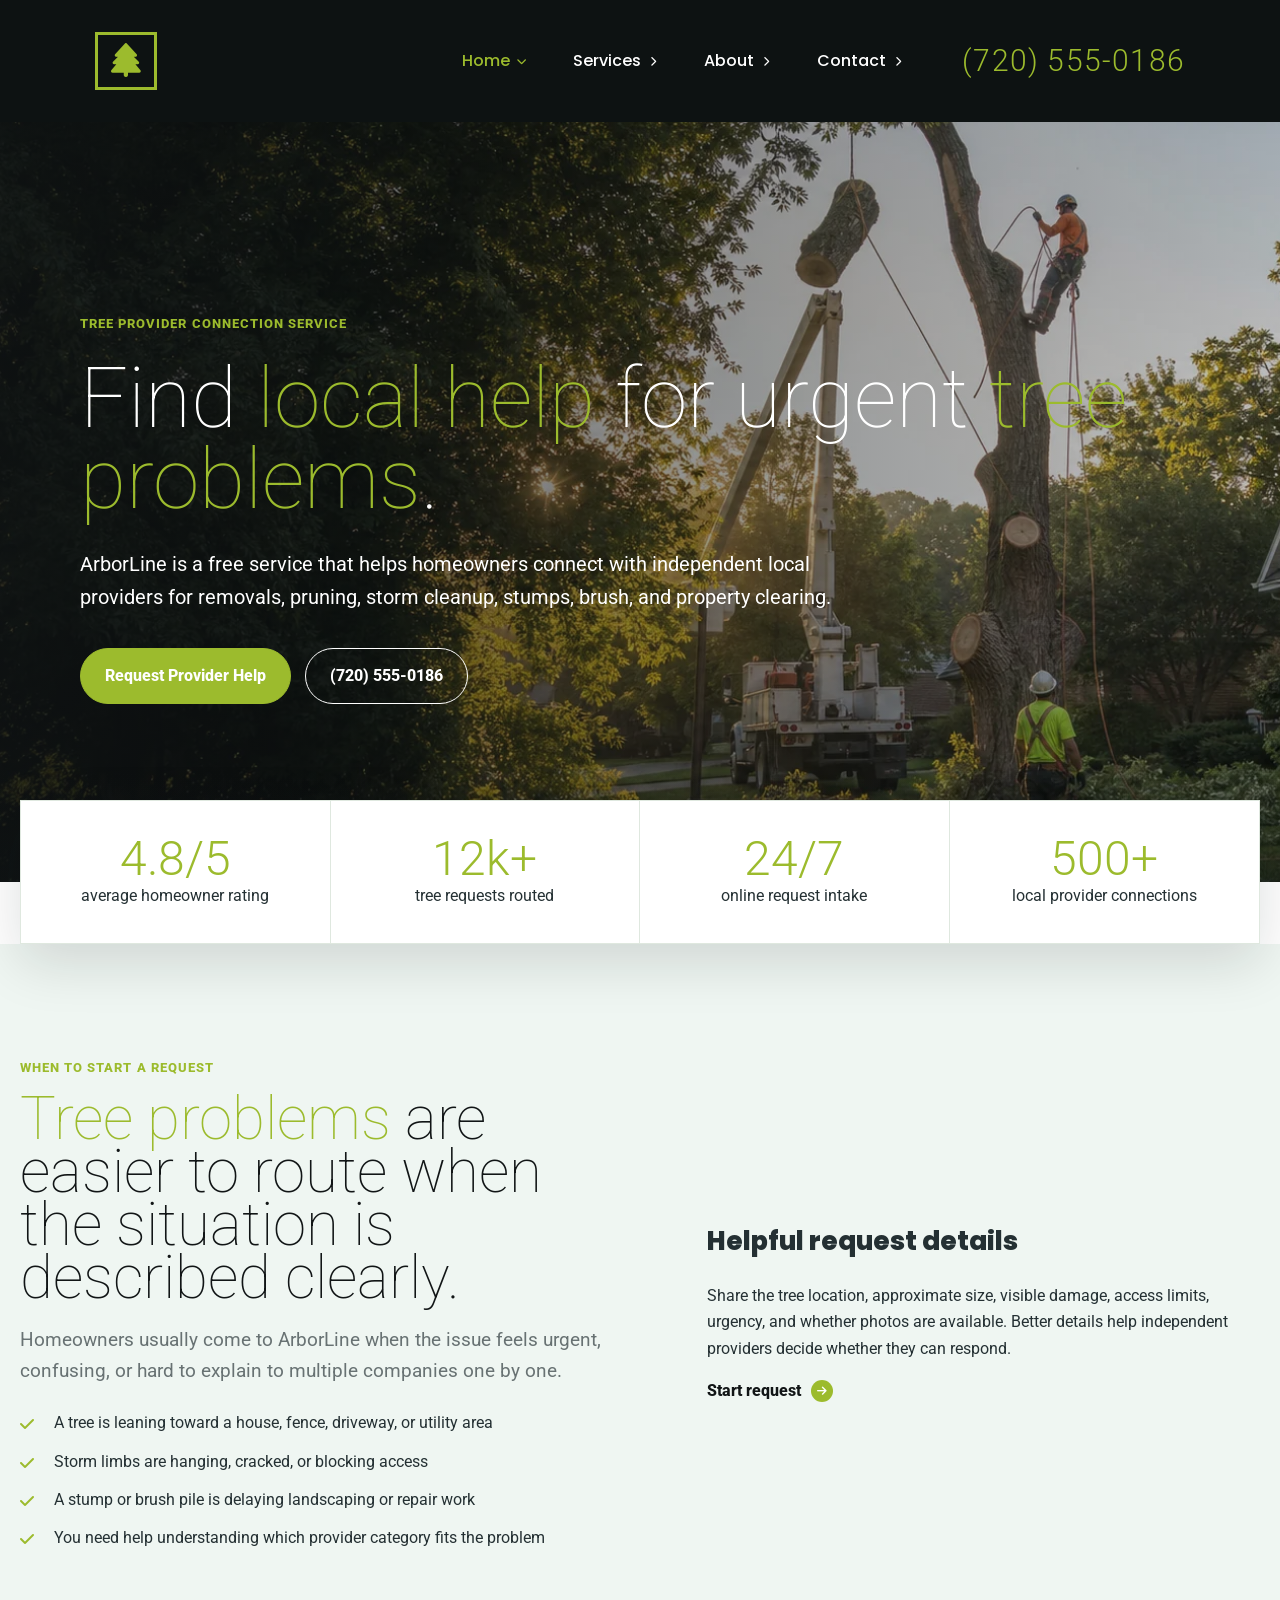
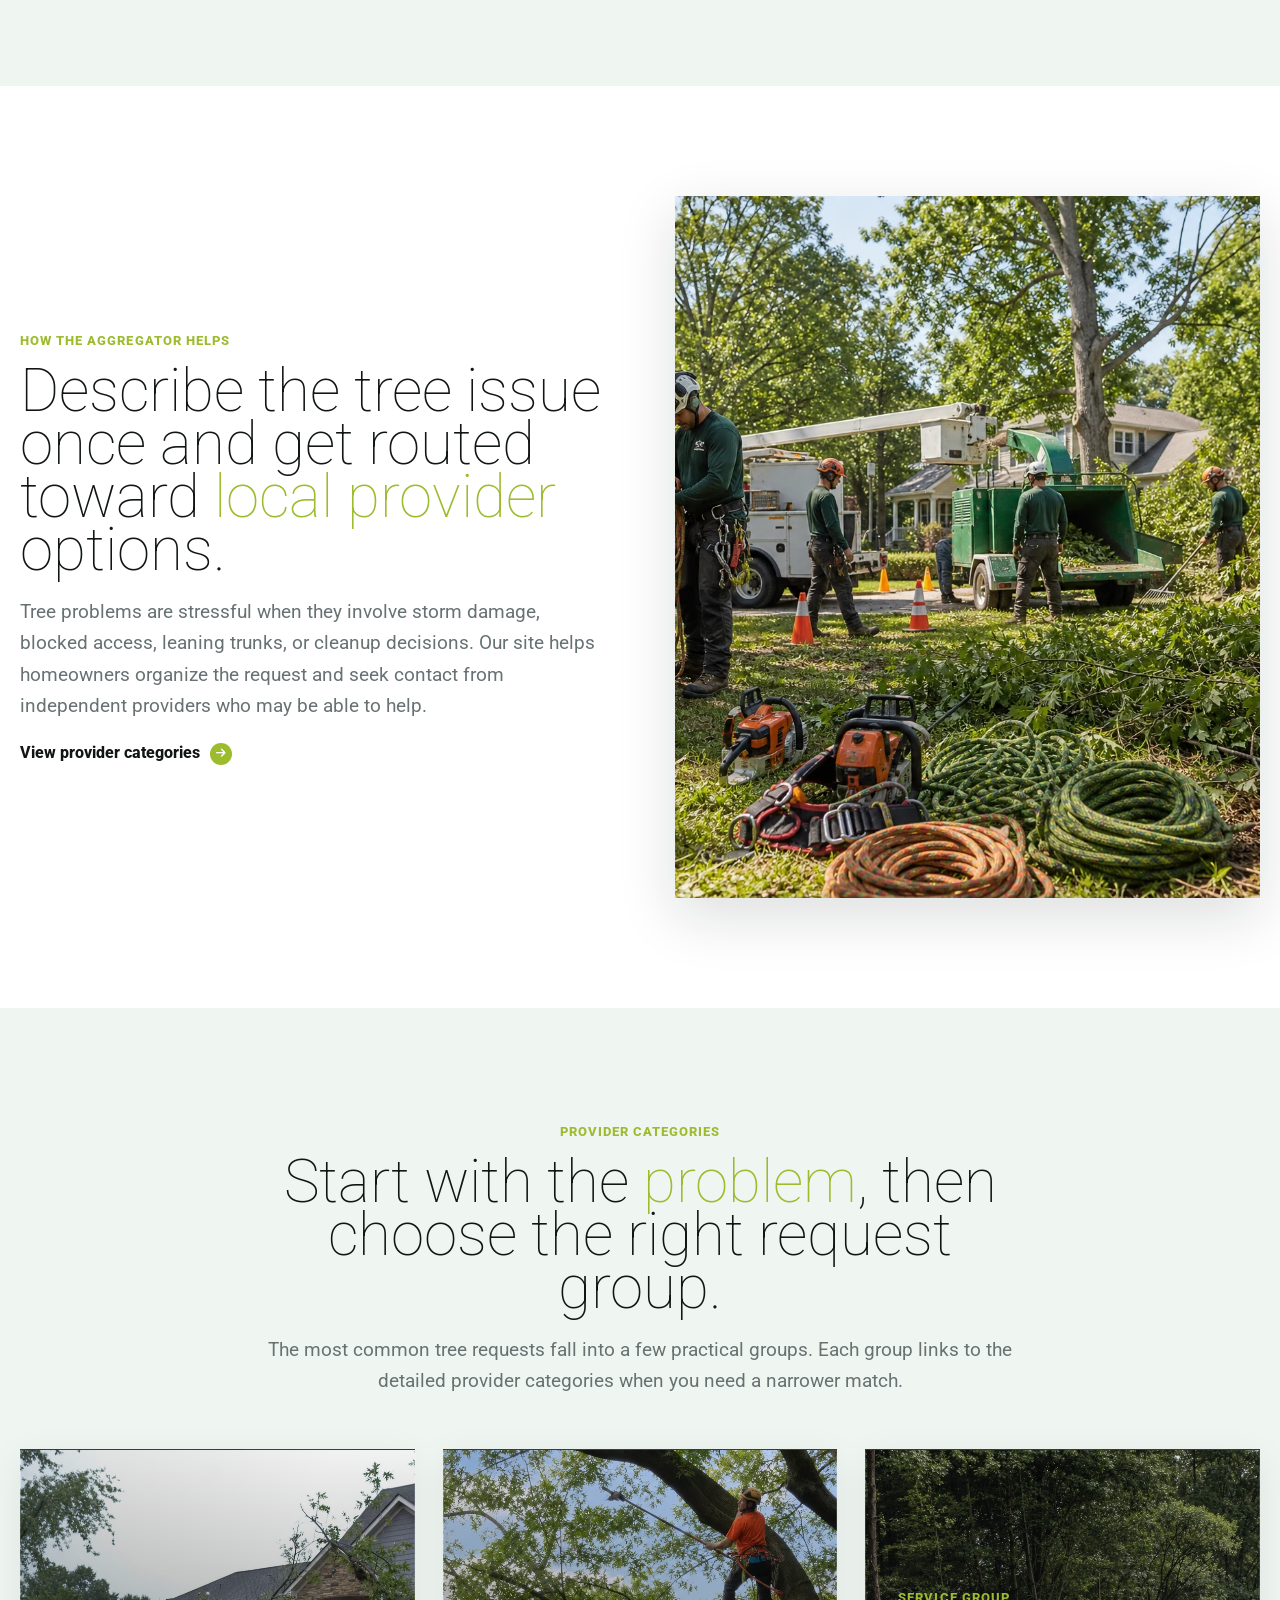
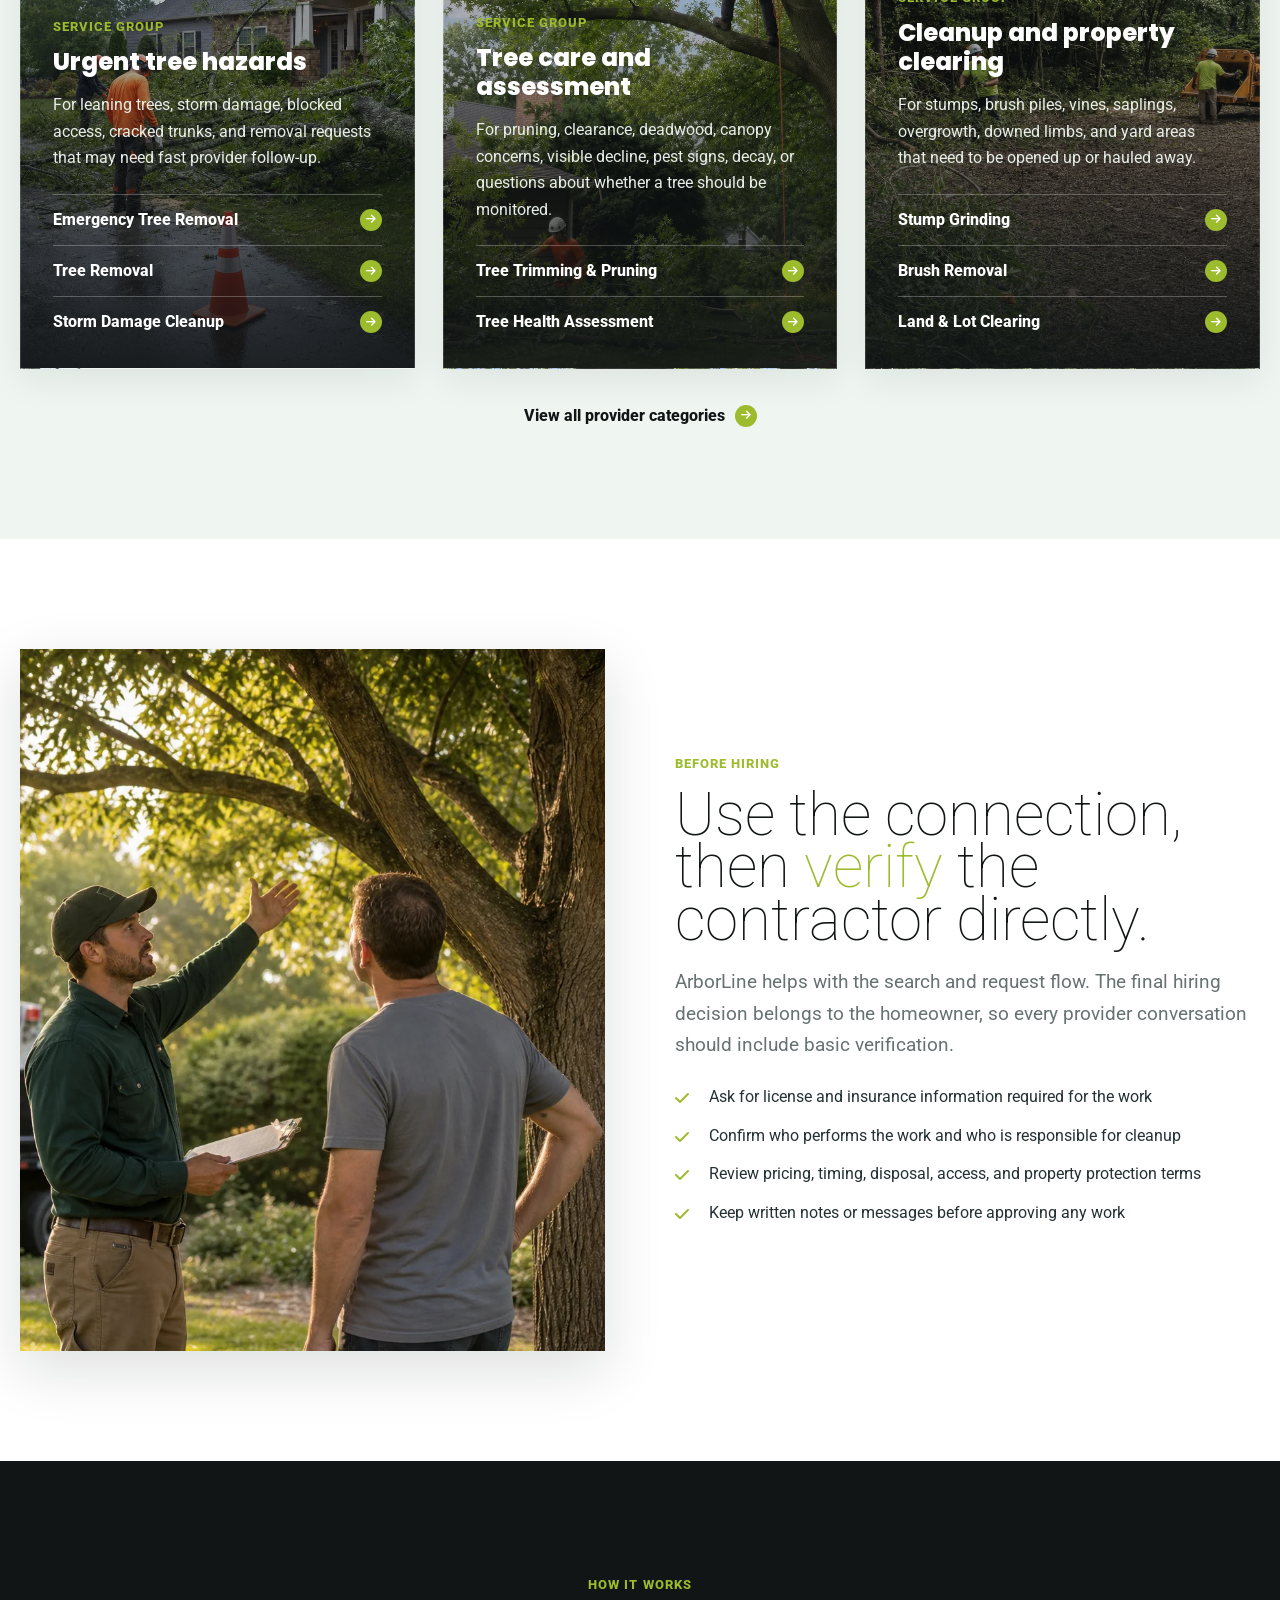
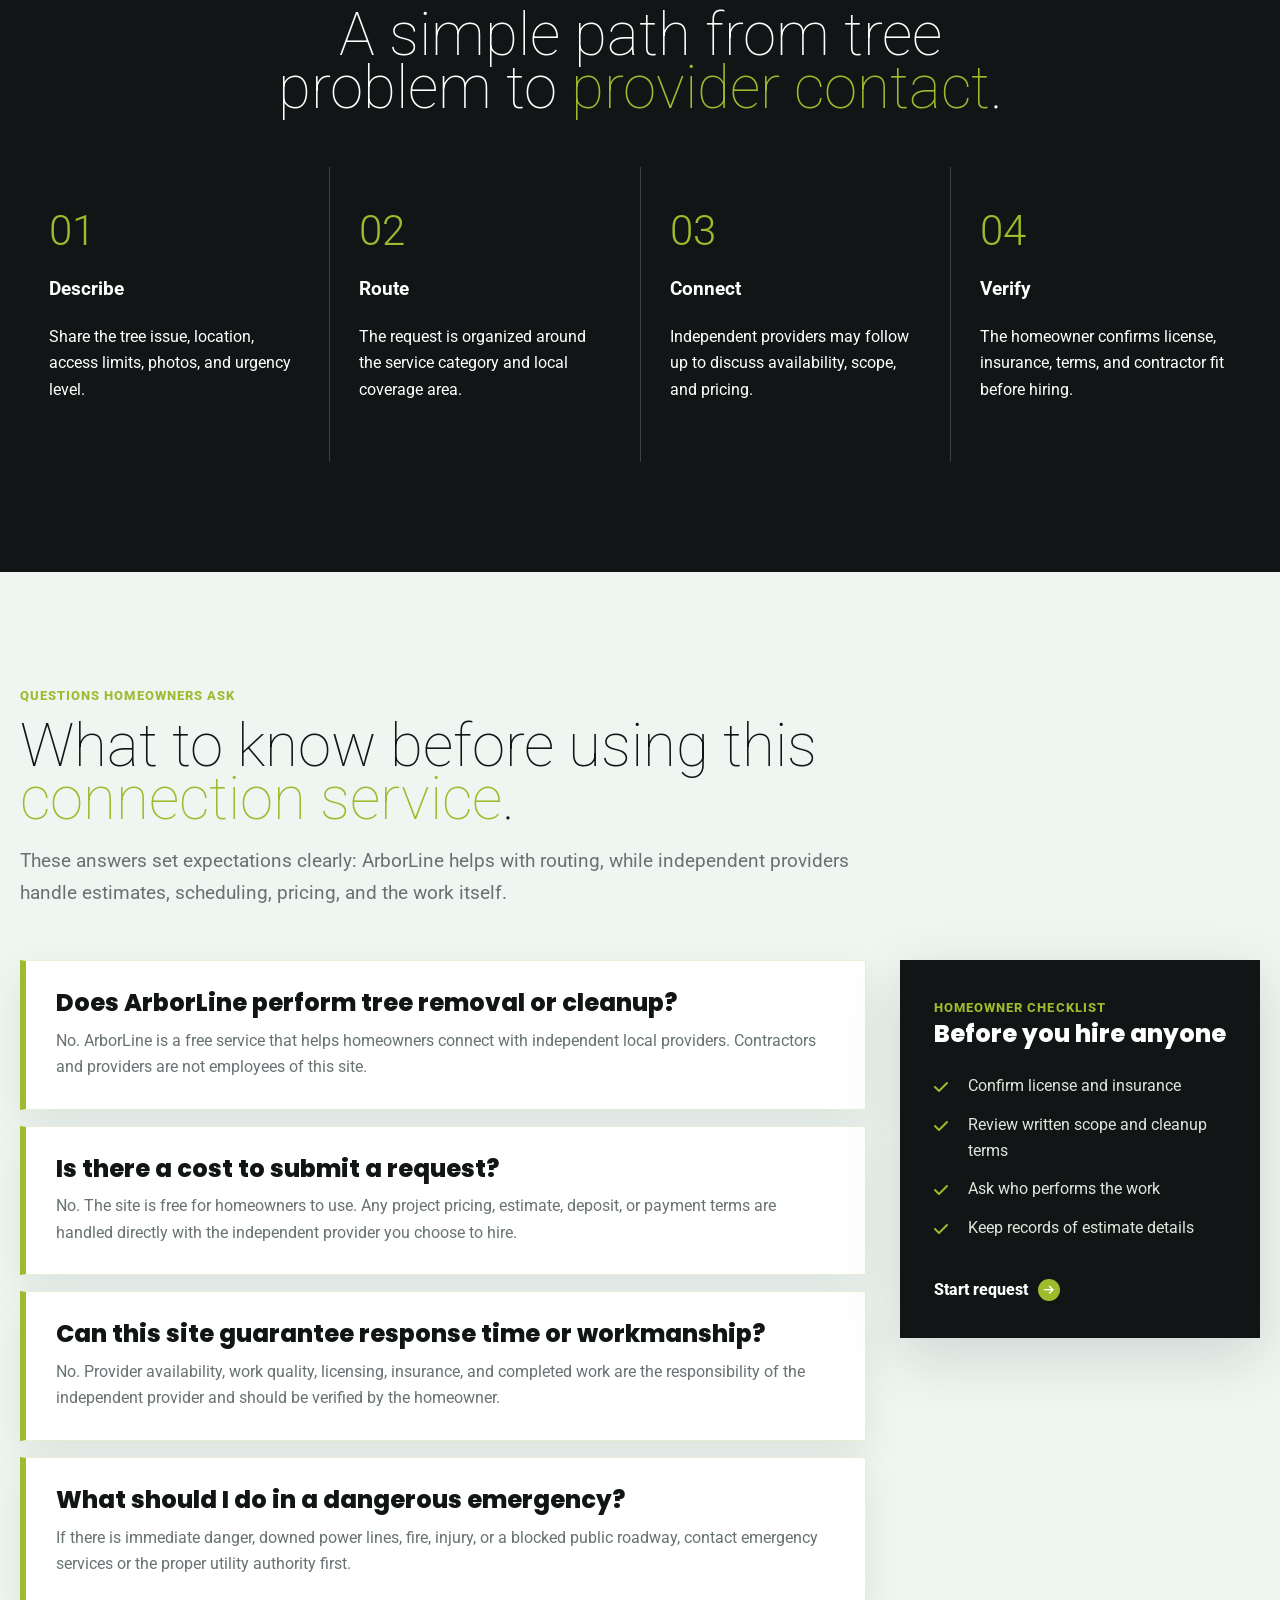
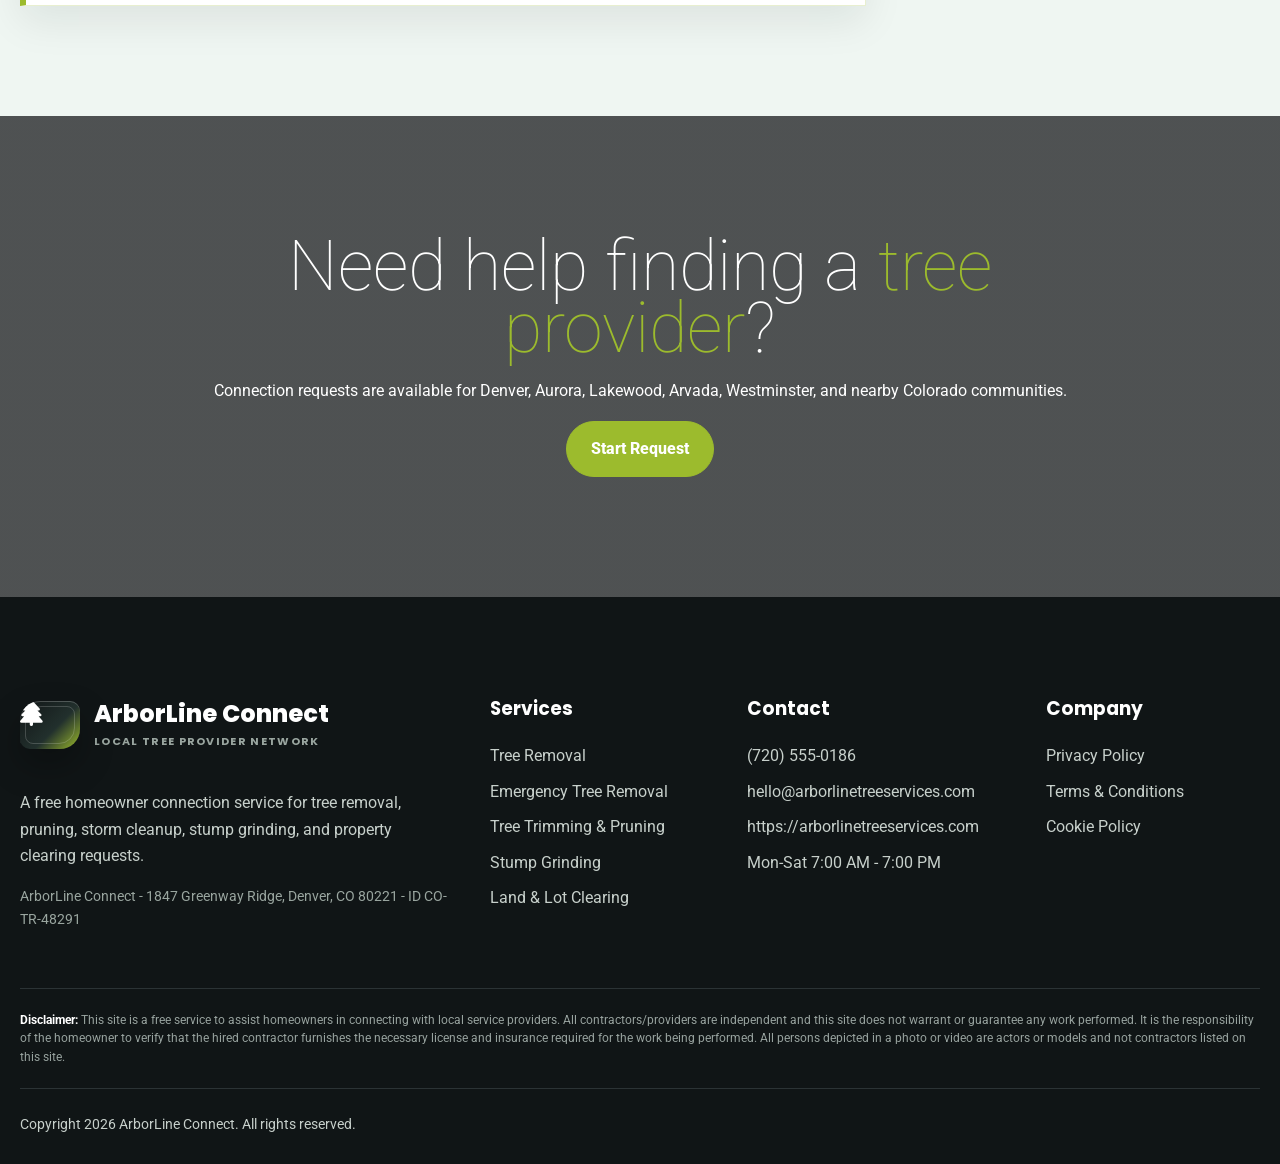
==== commit ed5c9a84: "+" ====
--- a/index.html
+++ b/index.html
@@ -20,14 +20,7 @@
 
 <a class="brand header-brand" href="index.html" aria-label="ArborLine Connect home">
   <span class="brand-mark" aria-hidden="true">
-    <svg class="brand-symbol" viewBox="0 0 76 56" focusable="false">
-      <path class="brand-route" d="M10 42c10-11 20-7 30-17 9-9 17-11 26-7" />
-      <path class="brand-trunk" d="M35 45c0-11 4-19 13-26" />
-      <path class="brand-leaf left" d="M28 22c-7 0-13 5-15 12 8 2 16-1 20-8 1-2-1-4-5-4Z" />
-      <path class="brand-leaf right" d="M49 12c9-1 17 5 19 14-10 2-19-2-23-10-1-2 1-4 4-4Z" />
-      <circle class="brand-node node-a" cx="13" cy="42" r="3.5" />
-      <circle class="brand-node node-b" cx="66" cy="18" r="3.5" />
-    </svg>
+    <i class="fa-solid fa-tree"></i>
   </span>
   <span class="brand-copy">
     <span class="brand-name" data-config="companyName"></span>
@@ -205,14 +198,7 @@
 
 <a class="brand footer-brand" href="index.html" aria-label="ArborLine Connect home">
   <span class="brand-mark" aria-hidden="true">
-    <svg class="brand-symbol" viewBox="0 0 76 56" focusable="false">
-      <path class="brand-route" d="M10 42c10-11 20-7 30-17 9-9 17-11 26-7" />
-      <path class="brand-trunk" d="M35 45c0-11 4-19 13-26" />
-      <path class="brand-leaf left" d="M28 22c-7 0-13 5-15 12 8 2 16-1 20-8 1-2-1-4-5-4Z" />
-      <path class="brand-leaf right" d="M49 12c9-1 17 5 19 14-10 2-19-2-23-10-1-2 1-4 4-4Z" />
-      <circle class="brand-node node-a" cx="13" cy="42" r="3.5" />
-      <circle class="brand-node node-b" cx="66" cy="18" r="3.5" />
-    </svg>
+    <i class="fa-solid fa-tree"></i>
   </span>
   <span class="brand-copy">
     <span class="brand-name" data-config="companyName"></span>
--- a/css/styles.css
+++ b/css/styles.css
@@ -1,16 +1,17 @@
 :root{--green:#9cbb2d;--deep:#111516;--ink:#243033;--muted:#687273;--pale:#eff6f2;--cream:#fbfbf4;--line:#dfe8df;--container:1440px;--shadow:0 18px 55px rgba(17,21,22,.14)}
 *{box-sizing:border-box}html{scroll-behavior:smooth}body{margin:0;font-family:Roboto,Arial,sans-serif;color:var(--ink);background:#fff;line-height:1.65;min-width:320px}img{max-width:100%;display:block}a{color:inherit;text-decoration:none}a:focus-visible,button:focus-visible,input:focus-visible,select:focus-visible,textarea:focus-visible{outline:3px solid var(--green);outline-offset:4px}.container{width:min(calc(100% - 40px),var(--container));margin-inline:auto}.topline{background:var(--deep);color:#dce7dc;font-size:14px}.topbar{display:flex;justify-content:space-between;gap:16px;padding:8px 0}.site-header{position:sticky;top:0;z-index:50;background:rgba(255,255,255,.96);transition:.3s box-shadow,.3s transform}.site-header.is-scrolled{box-shadow:0 10px 35px rgba(0,0,0,.09)}.navrow{height:86px;display:flex;align-items:center;justify-content:space-between;gap:20px}.brand{display:inline-flex;align-items:center;gap:12px;font-family:Poppins,Arial,sans-serif;font-weight:800;font-size:24px;color:var(--deep)}.brand-mark{display:grid;place-items:center;width:42px;height:42px;background:var(--green);color:#fff;border-radius:50%;box-shadow:0 8px 20px rgba(156,187,45,.35)}.menu{display:flex;align-items:center;gap:28px;font-family:Poppins,Arial,sans-serif;font-weight:600}.menu a{position:relative}.menu>a:not(.nav-phone):after{content:"";position:absolute;left:0;bottom:-9px;width:0;height:2px;background:var(--green);transition:.25s}.menu>a:hover:after{width:100%}.nav-phone,.btn{display:inline-flex;align-items:center;justify-content:center;gap:9px;background:var(--green);color:#fff;padding:14px 24px;border-radius:999px;font-weight:800;border:1px solid var(--green);transition:.25s}.nav-phone:hover,.btn:hover{background:var(--deep);border-color:var(--deep);transform:translateY(-2px)}.btn.secondary{background:transparent;color:#fff;border-color:#fff}.btn.secondary:hover{background:#fff;color:var(--deep)}.menu-toggle{display:none;background:none;border:0;width:44px;height:44px}.menu-toggle span{display:block;height:2px;background:var(--deep);margin:7px 6px}.hero{min-height:760px;display:grid;align-items:center;position:relative;background-color:var(--deep);background-image:linear-gradient(90deg,rgba(17,21,22,.66),rgba(17,21,22,.28),rgba(17,21,22,.04)),var(--hero);background-position:center;background-size:cover;background-attachment:fixed;color:#fff;overflow:hidden}.hero:after,.page-hero:after{content:"";position:absolute;inset:auto 0 0;height:110px;background:linear-gradient(transparent,rgba(17,21,22,.48))}.hero-content{position:relative;z-index:1;max-width:820px;padding:70px 0}.eyebrow,.kicker{display:inline-block;color:var(--green);font-weight:800;text-transform:uppercase;letter-spacing:.08em;font-size:13px}.hero h1,.page-hero h1{font:800 clamp(42px,7vw,86px)/.95 Poppins,Arial,sans-serif;margin:18px 0 24px;letter-spacing:0}.hero p,.page-hero p{font-size:20px;max-width:720px}.hero-actions{display:flex;flex-wrap:wrap;gap:14px;margin-top:34px}.section{padding:110px 0}.section.alt{background:var(--pale)}.section.dark{background:var(--deep);color:#fff}.split{display:grid;grid-template-columns:1fr 1fr;gap:70px;align-items:center}.section-title{max-width:760px;margin:0 auto 52px;text-align:center}.section-title.left{text-align:left;margin-left:0}.section-title h2,.split h2{font:800 clamp(34px,4vw,56px)/1.05 Poppins,Arial,sans-serif;color:var(--deep);margin:12px 0}.dark .section-title h2,.dark h2{color:#fff}.lead{font-size:19px;color:var(--muted)}.dark .lead{color:#cdd6d0}.stats{display:grid;grid-template-columns:repeat(4,1fr);border:1px solid var(--line);background:#fff;margin-top:-82px;position:relative;z-index:5;box-shadow:var(--shadow)}.stat{padding:34px;text-align:center;border-right:1px solid var(--line)}.stat:last-child{border-right:0}.stat strong{display:block;color:var(--green);font:300 48px/1 Roboto,Arial}.service-grid{display:grid;grid-template-columns:repeat(4,1fr);gap:28px}.service-group-grid{grid-template-columns:repeat(3,1fr)}.service-card{background:#fff;box-shadow:0 10px 35px rgba(17,21,22,.08);overflow:hidden;transition:.3s transform,.3s box-shadow}.service-card:hover{transform:translateY(-8px);box-shadow:var(--shadow)}.service-group-card{position:relative;min-height:520px;display:flex;align-items:flex-end;background-color:var(--deep);background-image:linear-gradient(180deg,rgba(17,21,22,.05) 0%,rgba(17,21,22,.36) 42%,rgba(17,21,22,.9) 100%),var(--card-image);background-position:center;background-size:cover;color:#fff}.service-group-card:before{content:"";position:absolute;inset:0;background:linear-gradient(120deg,rgba(17,21,22,.14),transparent 46%);pointer-events:none}.service-group-card:hover{background-size:cover}.service-group-card .service-card-body{position:relative;z-index:1;width:100%;padding:32px}.service-group-card .kicker{color:var(--green)}.service-group-card .service-card-body h3{color:#fff}.service-group-card p{color:#e7eee8}.image-link{display:block;overflow:hidden;aspect-ratio:4/3}.image-link img{width:100%;height:100%;object-fit:cover;transition:.5s transform}.service-card:hover img{transform:scale(1.08)}.service-card-body{padding:28px}.service-card h3{font:800 24px/1.2 Poppins,Arial;margin:8px 0 12px;color:var(--deep)}.group-links{display:grid;gap:12px;margin-top:22px}.group-links .text-link{justify-content:space-between;border-top:1px solid rgba(255,255,255,.26);padding-top:12px;color:#fff}.service-all-link{margin-top:34px;margin-bottom:0}.text-link{display:inline-flex;align-items:center;gap:10px;font-weight:800;color:var(--deep)}.text-link i{background:var(--green);color:#fff;border-radius:50%;font-size:11px;width:22px;height:22px;display:grid;place-items:center;transition:.25s;flex:0 0 auto}.text-link:hover i{transform:translateX(7px);background:var(--deep)}.service-group-card .text-link:hover i{background:#fff;color:var(--deep)}.photo-frame{position:relative;overflow:hidden;box-shadow:var(--shadow)}.photo-frame img{width:100%;height:100%;object-fit:cover}.photo-frame.tall{aspect-ratio:5/6}.badge{position:absolute;left:26px;bottom:26px;background:var(--green);color:#fff;padding:22px;max-width:260px;font-weight:800}.process-section{position:relative;isolation:isolate;overflow:hidden;background-color:var(--deep)}.process-bg-layer,.process-bg-shade{position:absolute;inset:0;pointer-events:none}.process-bg-layer{z-index:-2;background-position:center;background-size:cover;opacity:0;transform:scale(1.03);transition:.65s opacity ease,.85s transform ease}.process-bg-shade{z-index:-1;background:linear-gradient(180deg,rgba(17,21,22,.76),rgba(17,21,22,.9));opacity:0;transition:.5s opacity ease}.process-bg-describe{background-image:url('../assets/images/process-describe-hover.png')}.process-bg-route{background-image:url('../assets/images/process-route-hover.png')}.process-bg-connect{background-image:url('../assets/images/process-connect-hover.png')}.process-bg-verify{background-image:url('../assets/images/process-verify-hover.png')}.process-section[data-process-bg] .process-bg-shade{opacity:1}.process-section[data-process-bg="describe"] .process-bg-describe,.process-section[data-process-bg="route"] .process-bg-route,.process-section[data-process-bg="connect"] .process-bg-connect,.process-section[data-process-bg="verify"] .process-bg-verify{opacity:1;transform:scale(1)}.process-list{display:grid;grid-template-columns:repeat(4,1fr);gap:1px;background:#394144}.process-step{position:relative;background:var(--deep);border:1px solid transparent;padding:42px 28px;min-height:230px;transition:.25s background-color,.25s border-color,.25s box-shadow,.25s transform,.25s backdrop-filter}.process-section[data-process-bg] .process-step{background:rgba(17,21,22,.88);backdrop-filter:blur(1px)}.process-step:hover,.process-step:focus-within{background:rgba(29,37,40,.76);border-color:rgba(156,187,45,.55);box-shadow:0 18px 46px rgba(0,0,0,.24),inset 0 1px 0 rgba(255,255,255,.08);transform:translateY(-6px);z-index:2}.process-step:hover span,.process-step:focus-within span{color:#fff}.process-step span{display:block;color:var(--green);font:300 42px/1 Roboto,Arial;margin-bottom:22px;transition:.25s color}.cta-band{background:linear-gradient(rgba(17,21,22,.74),rgba(17,21,22,.74)),url('../assets/images/process-worksite.webp') center/cover fixed;color:#fff;text-align:center;padding:120px 0}.cta-band h2{font:800 clamp(36px,5vw,64px)/1.05 Poppins,Arial;margin:0 auto 18px;max-width:900px}.page-hero{position:relative;min-height:440px;display:grid;align-items:end;color:#fff;background-color:var(--deep);background-image:linear-gradient(90deg,rgba(17,21,22,.68),rgba(17,21,22,.2)),var(--hero);background-position:center;background-size:cover}.page-hero .container{position:relative;z-index:1;padding:110px 0 70px}.detail-grid{display:grid;grid-template-columns:minmax(0,1fr) 360px;gap:60px}.detail-content h2,.detail-content h3{font-family:Poppins,Arial,sans-serif;color:var(--deep);line-height:1.15}.check-list{list-style:none;padding:0;margin:24px 0;display:grid;gap:12px}.check-list li{padding-left:34px;position:relative}.check-list li:before{content:"\f00c";font-family:"Font Awesome 6 Free";font-weight:900;position:absolute;left:0;top:1px;color:var(--green)}.faq-layout>.section-title{max-width:860px}.faq-grid{display:grid;grid-template-columns:minmax(0,1fr) 360px;gap:34px;align-items:start}.faq-list{display:grid;gap:16px}.faq-item{background:#fff;border:1px solid rgba(156,187,45,.22);border-left:6px solid var(--green);padding:28px 30px;box-shadow:0 16px 38px rgba(17,21,22,.08);transition:.25s transform,.25s box-shadow}.faq-item:hover{transform:translateY(-4px);box-shadow:0 22px 52px rgba(17,21,22,.12)}.faq-item h3,.faq-note h3{font:800 24px/1.2 Poppins,Arial;margin:0 0 10px;color:var(--deep)}.faq-item p{margin:0;color:var(--muted)}.faq-note{background:var(--deep);color:#fff;padding:34px;position:sticky;top:120px;box-shadow:var(--shadow)}.faq-note h3{color:#fff}.faq-note .check-list{margin:24px 0 28px}.faq-note .check-list li{color:#dce7dc}.faq-note .check-list li:before{color:var(--green)}.faq-note .text-link{color:#fff;margin-top:8px}.sidebar-card{background:var(--pale);padding:32px;position:sticky;top:120px}.sidebar-card h3{font:800 26px/1.2 Poppins,Arial;margin-top:0}.form-grid{display:grid;grid-template-columns:1fr 1fr;gap:14px}.form-grid .full{grid-column:1/-1}label{font-weight:800;color:var(--deep)}input,textarea,select{width:100%;border:1px solid var(--line);padding:14px 15px;font:inherit;margin-top:6px;background:#fff}textarea{min-height:150px;resize:vertical}.success-message{margin-top:18px;font-weight:800;color:var(--green)}.contact-info{display:grid;gap:18px}.info-line{display:flex;gap:16px;align-items:flex-start}.info-line i{color:var(--green);font-size:22px;margin-top:6px}.legal{max-width:920px}.legal h2{font-family:Poppins,Arial,sans-serif;margin-top:42px;color:var(--deep)}.footer{background:#101516;color:#c7d0cb;padding:78px 0 28px}.footer-grid{display:grid;grid-template-columns:2fr 1fr 1.2fr 1fr;gap:42px}.footer h3{font-family:Poppins,Arial;color:#fff}.footer a,.footer span{display:block;margin:9px 0}.footer .brand{display:inline-flex}.footer-brand{color:#fff}.company-line{font-size:14px;color:#99a59f}.company-line span{display:inline;margin:0}.footer-disclaimer{border-top:1px solid #2b3335;margin-top:42px;padding-top:22px;font-size:12px;line-height:1.55;color:#98a39f}.footer-disclaimer strong{color:#fff}.copyright{border-top:1px solid #2b3335;margin-top:22px;padding-top:24px;font-size:14px}.reveal{opacity:1;transform:none;transition:opacity .7s ease,transform .7s ease}.reveal.is-visible{opacity:1;transform:none}
 .service-card{border:1px solid transparent;transition:.3s transform,.3s box-shadow,.3s border-color}.service-card:hover{border-color:rgba(156,187,45,.34)}.service-group-card{border-color:rgba(255,255,255,.14);transition:.35s transform,.35s box-shadow,.35s border-color,.55s background-position}.service-group-card:before{opacity:.72;transition:.35s opacity,.35s background}.service-group-card:hover{transform:translateY(-8px);background-position:center 46%;border-color:rgba(156,187,45,.72);box-shadow:0 28px 72px rgba(0,0,0,.22)}.service-group-card:hover:before{opacity:1;background:linear-gradient(120deg,rgba(156,187,45,.2),rgba(17,21,22,.16) 42%,transparent 72%)}.service-group-card .service-card-body{transition:.3s transform}.service-group-card:hover .service-card-body{transform:translateY(-6px)}.service-group-card:hover .text-link i{background:#fff;color:var(--deep);transform:translateX(4px)}.service-group-card .text-link:hover i{background:#fff;color:var(--deep);transform:translateX(8px)}
-.brand{gap:14px;line-height:1;min-width:0;transition:.25s transform}.brand:hover{transform:translateY(-1px)}.brand-mark{position:relative;width:60px;height:48px;flex:0 0 60px;border-radius:20px 10px 20px 10px;background:linear-gradient(135deg,#111516 0%,#22302d 58%,#9cbb2d 100%);box-shadow:0 14px 30px rgba(17,21,22,.18),inset 0 1px 0 rgba(255,255,255,.22);overflow:hidden}.brand-mark:after{content:"";position:absolute;inset:5px;border:1px solid rgba(255,255,255,.18);border-radius:16px 8px 16px 8px;pointer-events:none}.brand-symbol{position:relative;z-index:1;width:54px;height:40px}.brand-route,.brand-trunk{fill:none;stroke:#fff;stroke-width:4;stroke-linecap:round;stroke-linejoin:round}.brand-route{stroke:rgba(255,255,255,.84);stroke-width:3}.brand-trunk{stroke:#f7fff4}.brand-leaf{fill:#9cbb2d}.brand-leaf.right{fill:#cfe46c}.brand-node{fill:#fff;stroke:#9cbb2d;stroke-width:2}.brand-copy{display:grid;gap:4px;min-width:0}.brand-name{display:block;font:800 24px/1 Poppins,Arial,sans-serif;color:var(--deep);white-space:nowrap}.brand-tagline{display:block;font:700 11px/1.1 Poppins,Arial,sans-serif;text-transform:uppercase;letter-spacing:.12em;color:#6f7b76;white-space:nowrap}.footer-brand .brand-name{color:#fff}.footer-brand .brand-tagline{color:#99a59f}.footer-brand .brand-mark{box-shadow:0 16px 34px rgba(0,0,0,.28),inset 0 1px 0 rgba(255,255,255,.22)}
-.site-header{background:#0d1212;box-shadow:none}.site-header.is-scrolled{box-shadow:0 14px 34px rgba(0,0,0,.22)}.site-header .container{width:min(calc(100% - 190px),1700px)}.navrow{height:122px}.header-brand .brand-copy{display:none}.header-brand .brand-mark{width:62px;height:58px;flex-basis:62px;border:3px solid var(--green);border-radius:0;background:transparent;box-shadow:none}.header-brand .brand-mark:after{display:none}.header-brand .brand-symbol{width:56px;height:48px}.header-brand .brand-route,.header-brand .brand-trunk{stroke:var(--green)}.header-brand .brand-leaf,.header-brand .brand-leaf.right{fill:none;stroke:var(--green);stroke-width:3;stroke-linejoin:round}.header-brand .brand-node{fill:var(--green);stroke:var(--green)}.menu{position:relative;flex:1;justify-content:center;gap:48px}.menu>a{display:inline-flex;align-items:center;gap:9px;color:#fff;font-weight:500}.menu>a:not(.nav-phone):after{display:none}.menu>a i{font-size:10px;color:currentColor}.menu>a:hover,.menu>a.is-active{color:var(--green)}.menu>a.header-phone{position:absolute;right:0;background:transparent;border:0;border-radius:0;color:var(--green);padding:0;font:300 30px/1 Roboto,Arial,sans-serif;letter-spacing:.04em}.menu>a.header-phone:hover{background:transparent;border-color:transparent;color:#fff;transform:none}
+.brand{gap:14px;line-height:1;min-width:0;transition:.25s transform}.brand:hover{transform:translateY(-1px)}.brand-mark{position:relative;width:60px;height:48px;flex:0 0 60px;border-radius:20px 10px 20px 10px;background:linear-gradient(135deg,#111516 0%,#22302d 58%,#9cbb2d 100%);box-shadow:0 14px 30px rgba(17,21,22,.18),inset 0 1px 0 rgba(255,255,255,.22);overflow:hidden}.brand-mark:after{content:"";position:absolute;inset:5px;border:1px solid rgba(255,255,255,.18);border-radius:16px 8px 16px 8px;pointer-events:none}.brand-copy{display:grid;gap:4px;min-width:0}.brand-name{display:block;font:800 24px/1 Poppins,Arial,sans-serif;color:var(--deep);white-space:nowrap}.brand-tagline{display:block;font:700 11px/1.1 Poppins,Arial,sans-serif;text-transform:uppercase;letter-spacing:.12em;color:#6f7b76;white-space:nowrap}.footer-brand .brand-name{color:#fff}.footer-brand .brand-tagline{color:#99a59f}.footer-brand .brand-mark{box-shadow:0 16px 34px rgba(0,0,0,.28),inset 0 1px 0 rgba(255,255,255,.22)}
+.site-header{background:#0d1212;box-shadow:none}.site-header.is-scrolled{box-shadow:0 14px 34px rgba(0,0,0,.22)}.site-header .container{width:min(calc(100% - 190px),1700px)}.navrow{height:122px}.header-brand .brand-copy{display:none}.header-brand .brand-mark{width:62px;height:58px;flex-basis:62px;border:3px solid var(--green);border-radius:0;background:transparent;box-shadow:none}.header-brand .brand-mark:after{display:none}.menu{position:relative;flex:1;justify-content:center;gap:48px}.menu>a{display:inline-flex;align-items:center;gap:9px;color:#fff;font-weight:500}.menu>a:not(.nav-phone):after{display:none}.menu>a i{font-size:10px;color:currentColor;transition:.25s transform}.menu>a:hover i{transform:translateX(3px)}.menu>a.is-active i{transform:rotate(90deg)}.menu>a.is-active:hover i{transform:rotate(90deg) translateX(3px)}.menu>a:hover,.menu>a.is-active{color:var(--green)}.menu>a.header-phone{position:absolute;right:0;background:transparent;border:0;border-radius:0;color:var(--green);padding:0;font:300 30px/1 Roboto,Arial,sans-serif;letter-spacing:.04em}.menu>a.header-phone:hover{background:transparent;border-color:transparent;color:#fff;transform:none}
+.brand-mark i{font-size:26px;color:#fff;line-height:1}.header-brand .brand-mark i{font-size:34px;color:var(--green)}.footer-brand .brand-mark i{font-size:26px;color:#fff}
 .hero h1,.page-hero h1,.section-title h2,.split h2,.cta-band h2{font-family:Roboto,Arial,sans-serif;font-weight:100;line-height:.88;letter-spacing:0}.hero h1,.page-hero h1{font-size:clamp(56px,7vw,112px)}.section-title h2,.split h2{font-size:clamp(42px,4.7vw,72px)}.cta-band h2{font-size:clamp(44px,5.5vw,82px)}.detail-content h2,.legal h2{font-family:Roboto,Arial,sans-serif;font-weight:100;line-height:.94}
 .hero-content{max-width:1120px;padding:96px 0 86px}.hero h1{max-width:1100px;line-height:.96;font-size:clamp(60px,6.6vw,118px);margin:22px 0 28px}.hero p{max-width:780px}
 .hero{background-image:linear-gradient(90deg,rgba(17,21,22,.78),rgba(17,21,22,.48) 48%,rgba(17,21,22,.24)),var(--hero)}
 .accent-text{color:var(--green)}
-@media (max-width:820px){.brand{gap:11px}.brand-mark{width:52px;height:42px;flex-basis:52px}.brand-symbol{width:48px;height:36px}.brand-name{font-size:21px}.brand-tagline{display:none}}
-@media (max-width:420px){.brand-mark{width:46px;height:38px;flex-basis:46px;border-radius:16px 8px}.brand-symbol{width:42px;height:32px}.brand-name{font-size:19px;max-width:170px;overflow:hidden;text-overflow:ellipsis}}
+@media (max-width:820px){.brand{gap:11px}.brand-mark{width:52px;height:42px;flex-basis:52px}.brand-name{font-size:21px}.brand-tagline{display:none}}
+@media (max-width:420px){.brand-mark{width:46px;height:38px;flex-basis:46px;border-radius:16px 8px}.brand-name{font-size:19px;max-width:170px;overflow:hidden;text-overflow:ellipsis}}
 @media (max-width:1180px){.service-grid{grid-template-columns:repeat(2,1fr)}.process-list{grid-template-columns:repeat(2,1fr)}.split{gap:40px}.footer-grid{grid-template-columns:1fr 1fr}}
 @media (max-width:820px){.topbar{display:none}.navrow{height:74px}.menu-toggle{display:block}.menu{position:absolute;left:20px;right:20px;top:74px;background:#fff;box-shadow:var(--shadow);padding:20px;display:none;flex-direction:column;align-items:flex-start}.menu.is-open{display:flex}.nav-phone{width:100%}.hero{min-height:650px;background-attachment:scroll}.stats{grid-template-columns:repeat(2,1fr);margin-top:0}.stat:nth-child(2){border-right:0}.split,.detail-grid,.faq-grid{grid-template-columns:1fr}.service-grid{grid-template-columns:1fr}.section{padding:76px 0}.hero p,.page-hero p{font-size:18px}.footer-grid{grid-template-columns:1fr}.form-grid{grid-template-columns:1fr}.form-grid .full{grid-column:auto}.sidebar-card,.faq-note{position:static}.cta-band{background-attachment:scroll}.container{width:min(calc(100% - 28px),var(--container))}}
-@media (max-width:820px){.site-header .container{width:min(calc(100% - 28px),var(--container))}.navrow{height:82px}.header-brand .brand-mark{width:52px;height:50px;flex-basis:52px}.header-brand .brand-symbol{width:46px;height:42px}.menu-toggle span{background:var(--green)}.menu{top:82px;background:#0d1212;border:1px solid rgba(156,187,45,.28);box-shadow:0 20px 46px rgba(0,0,0,.28);gap:18px}.menu>a{color:#fff}.menu>a.is-active{color:var(--green)}.menu>a.header-phone,.nav-phone.header-phone{position:static;width:auto;font-size:24px;margin-top:8px;color:var(--green)}}
+@media (max-width:820px){.site-header .container{width:min(calc(100% - 28px),var(--container))}.navrow{height:82px}.header-brand .brand-mark{width:52px;height:50px;flex-basis:52px}.header-brand .brand-mark i{font-size:28px}.menu-toggle span{background:var(--green)}.menu{top:82px;background:#0d1212;border:1px solid rgba(156,187,45,.28);box-shadow:0 20px 46px rgba(0,0,0,.28);gap:18px}.menu>a{color:#fff}.menu>a.is-active{color:var(--green)}.menu>a.header-phone,.nav-phone.header-phone{position:static;width:auto;font-size:24px;margin-top:8px;color:var(--green)}}
 @media (max-width:420px){.hero h1,.page-hero h1{font-size:38px}.stats{grid-template-columns:1fr}.stat{border-right:0;border-bottom:1px solid var(--line)}.process-list{grid-template-columns:1fr}.brand{font-size:20px}.hero-actions .btn{width:100%}.faq-item{padding:24px}}
 @media (prefers-reduced-motion:reduce){*{scroll-behavior:auto!important;transition:none!important;animation:none!important}.reveal{opacity:1;transform:none}}
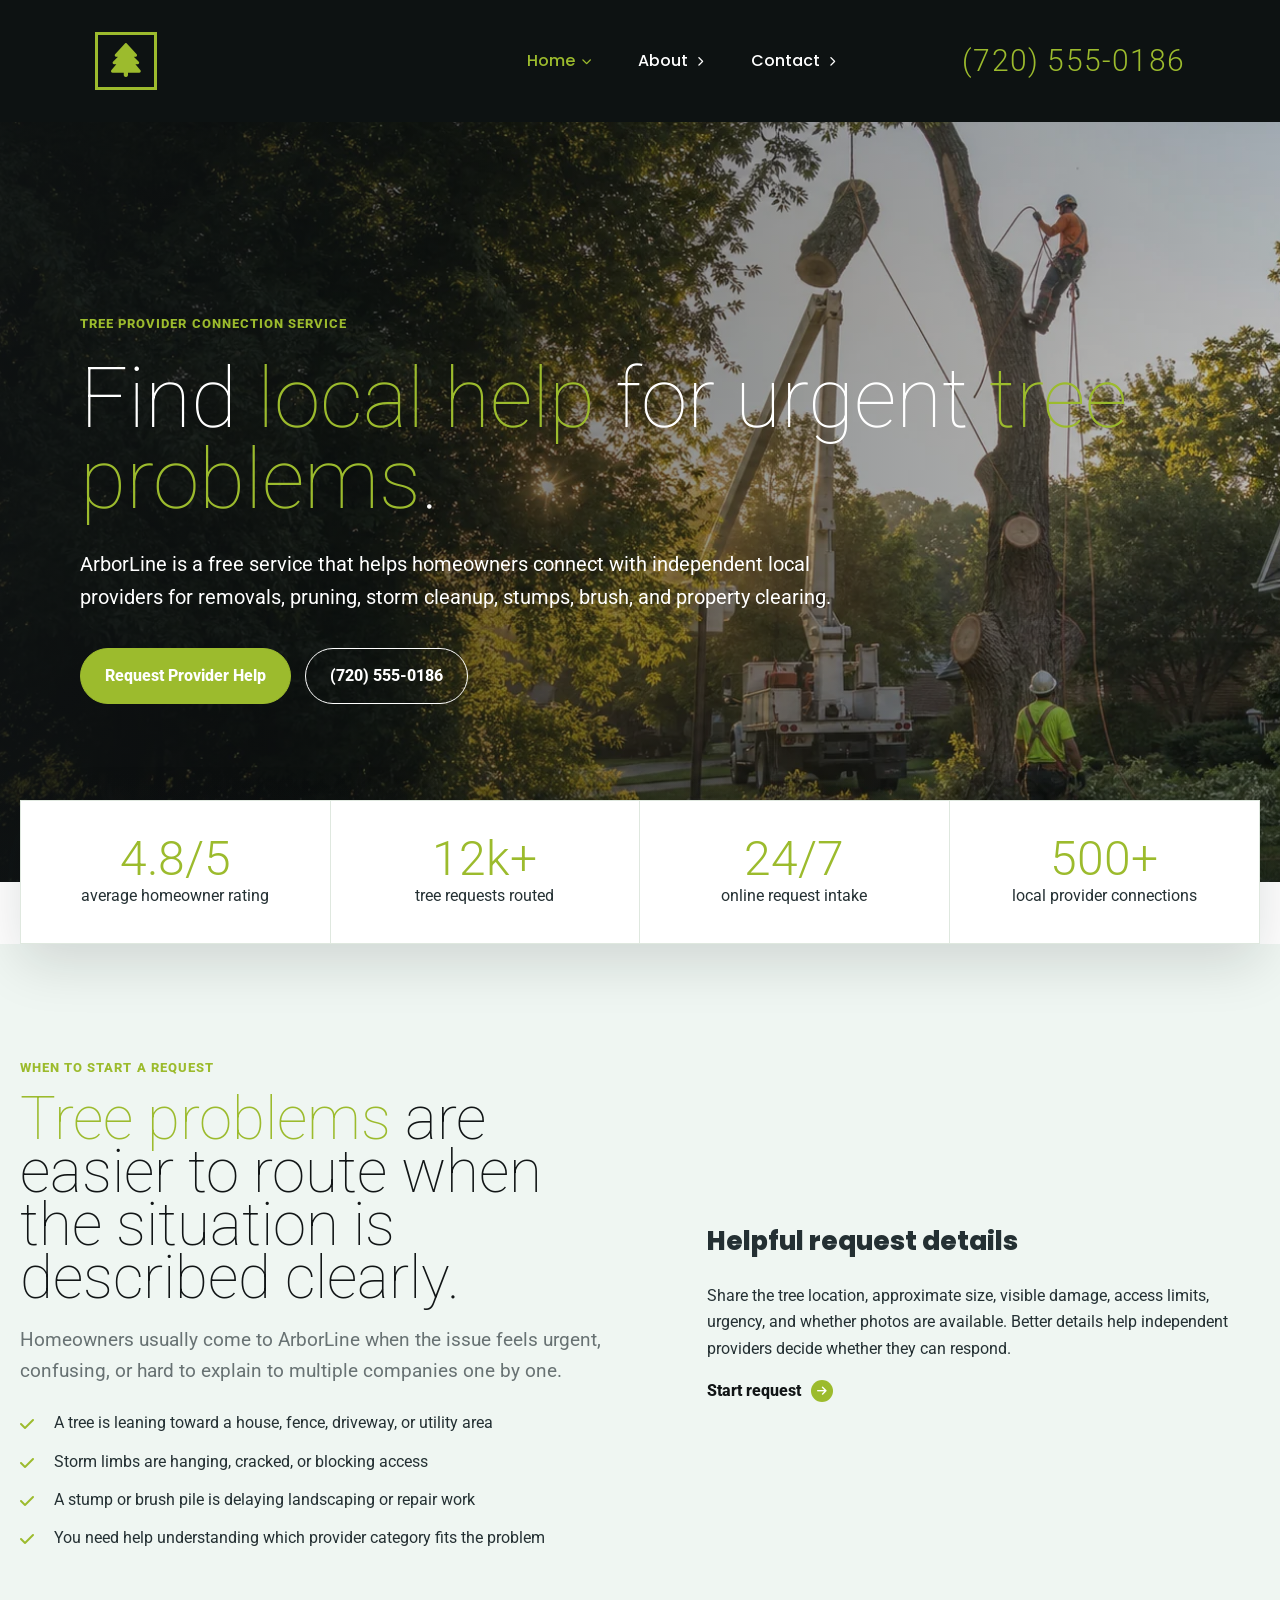
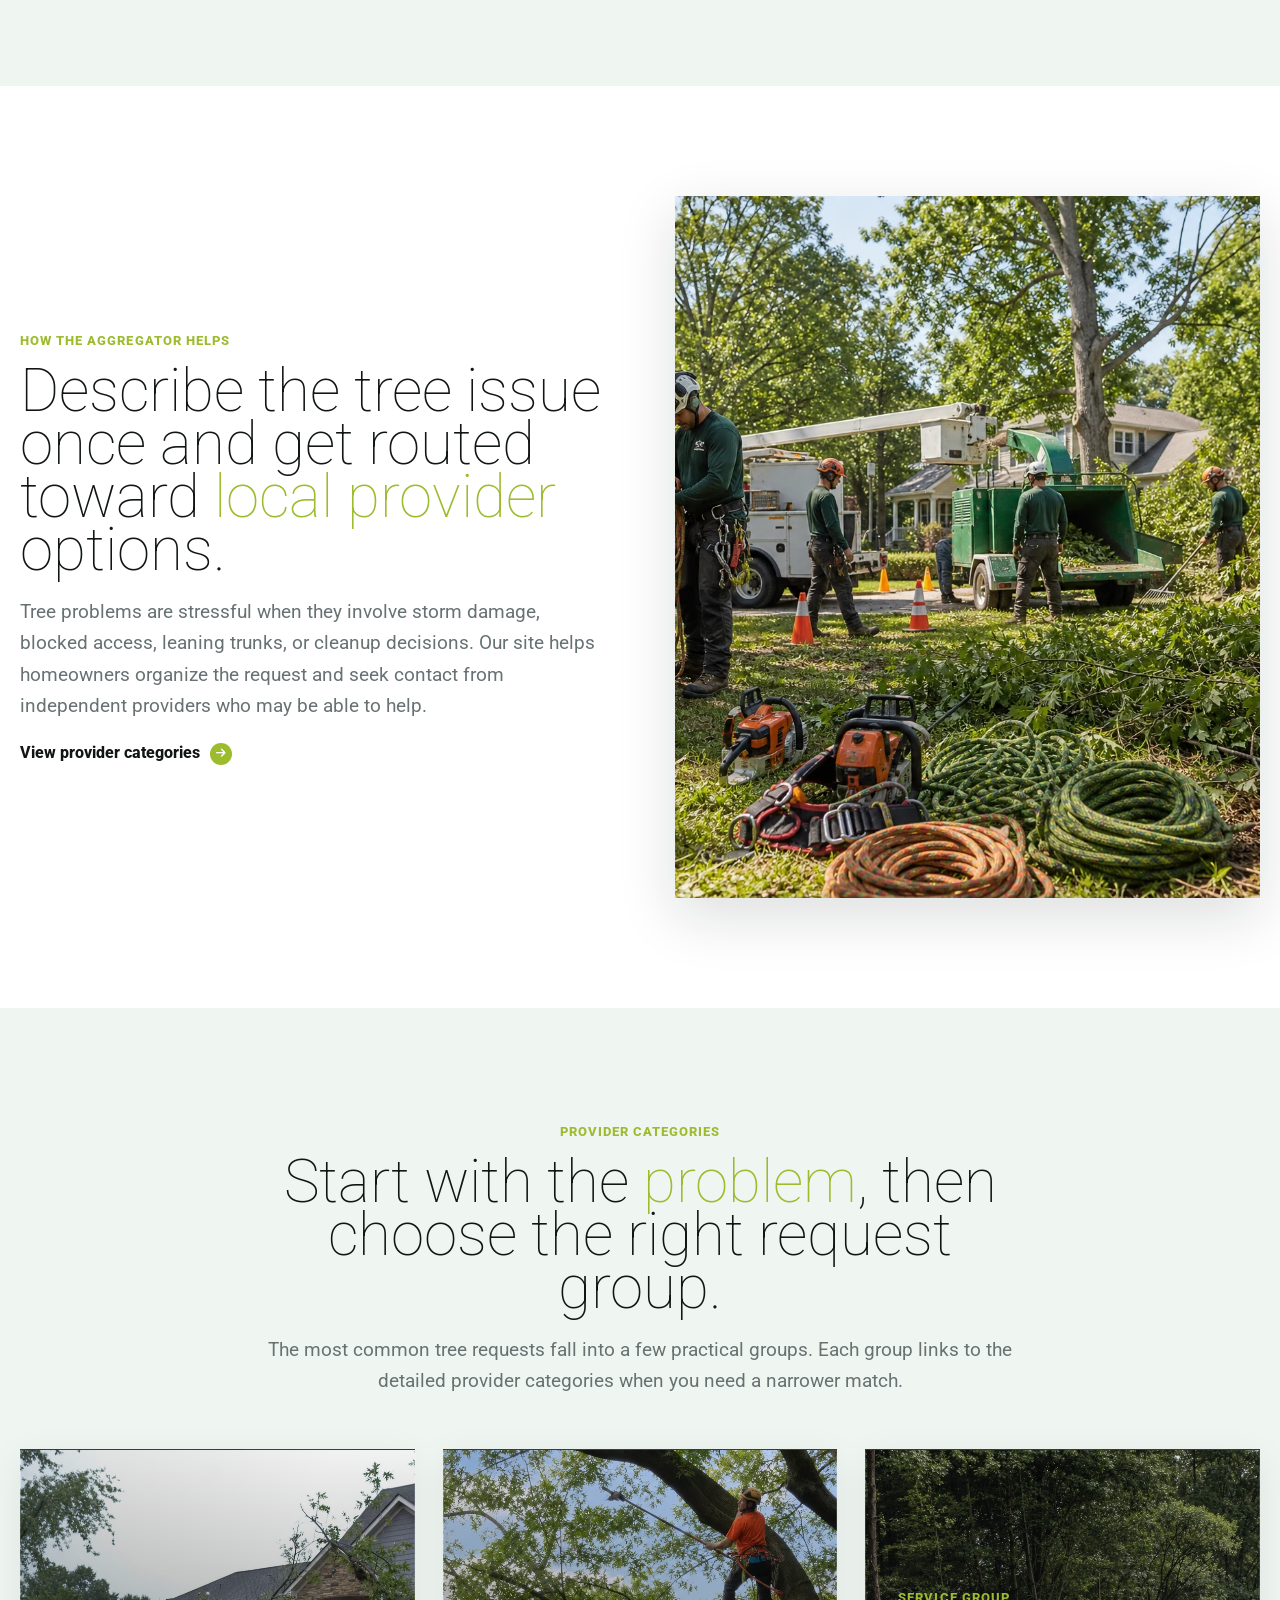
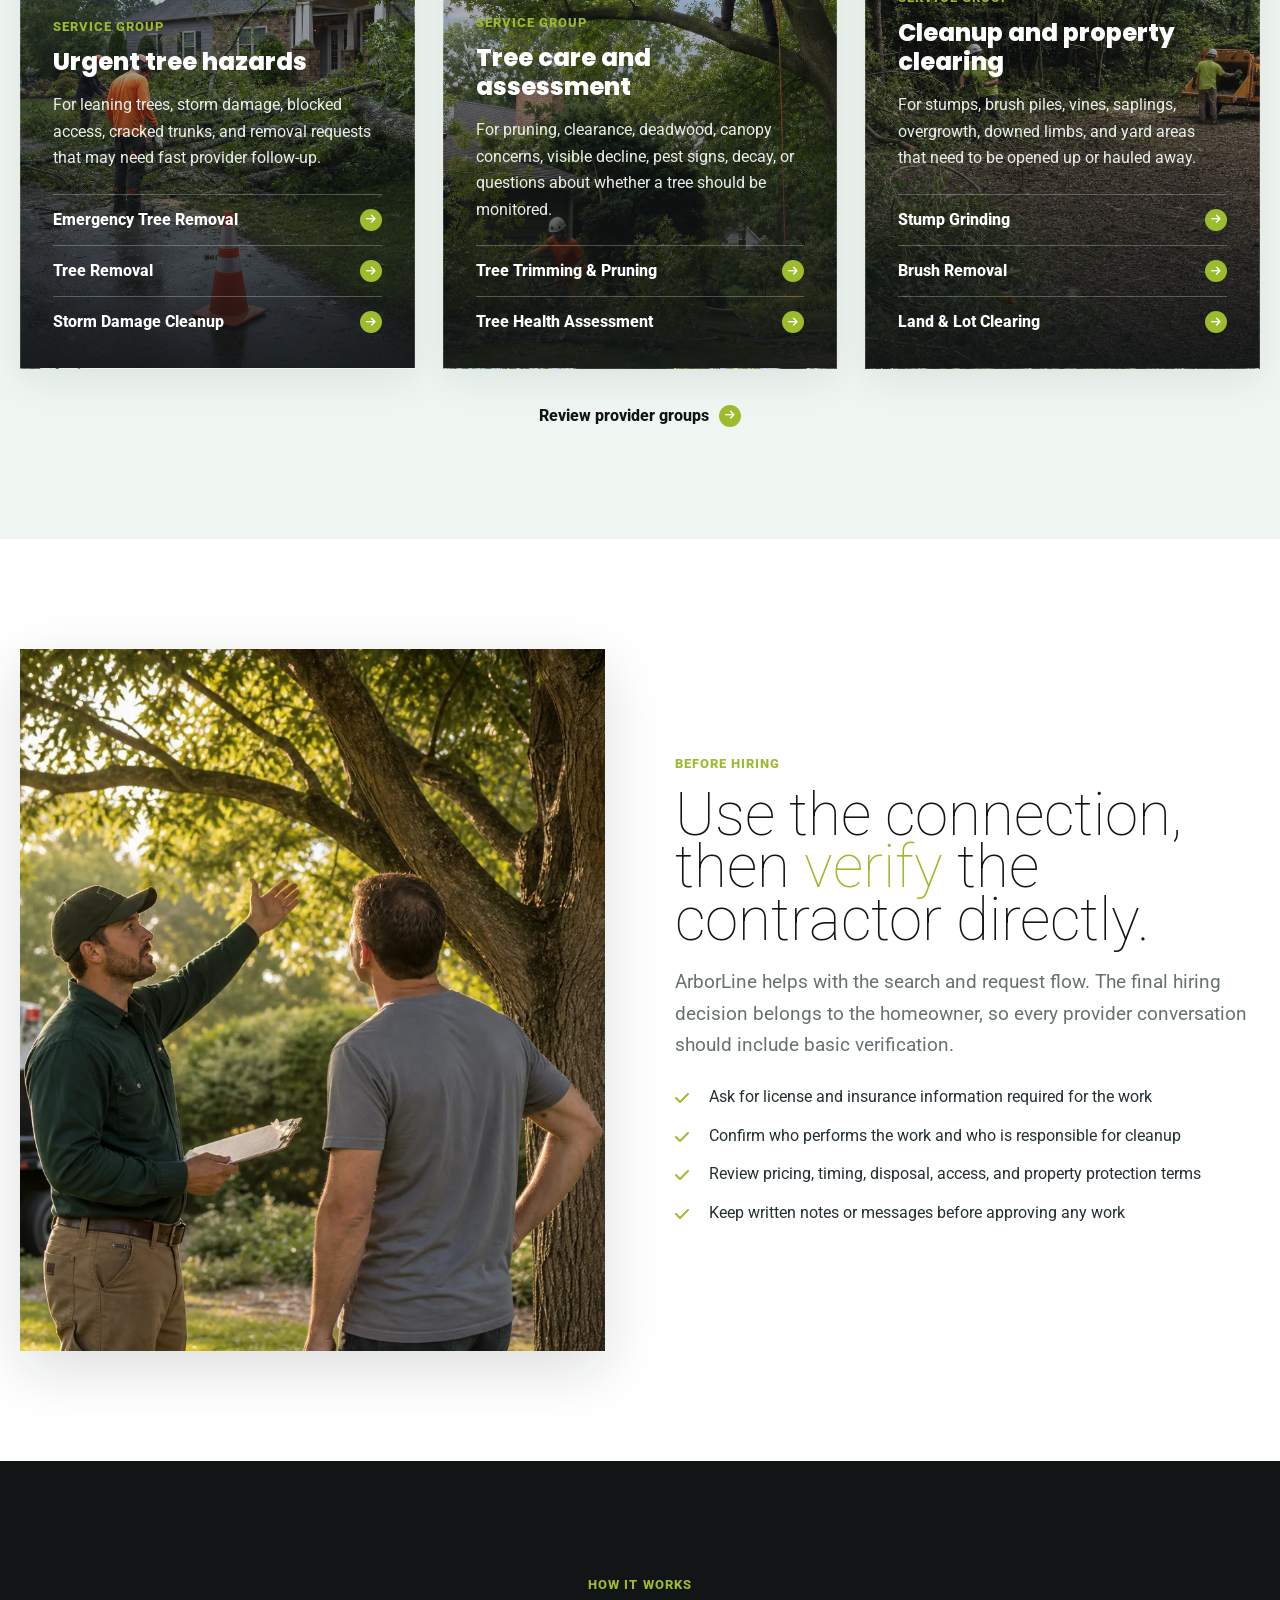
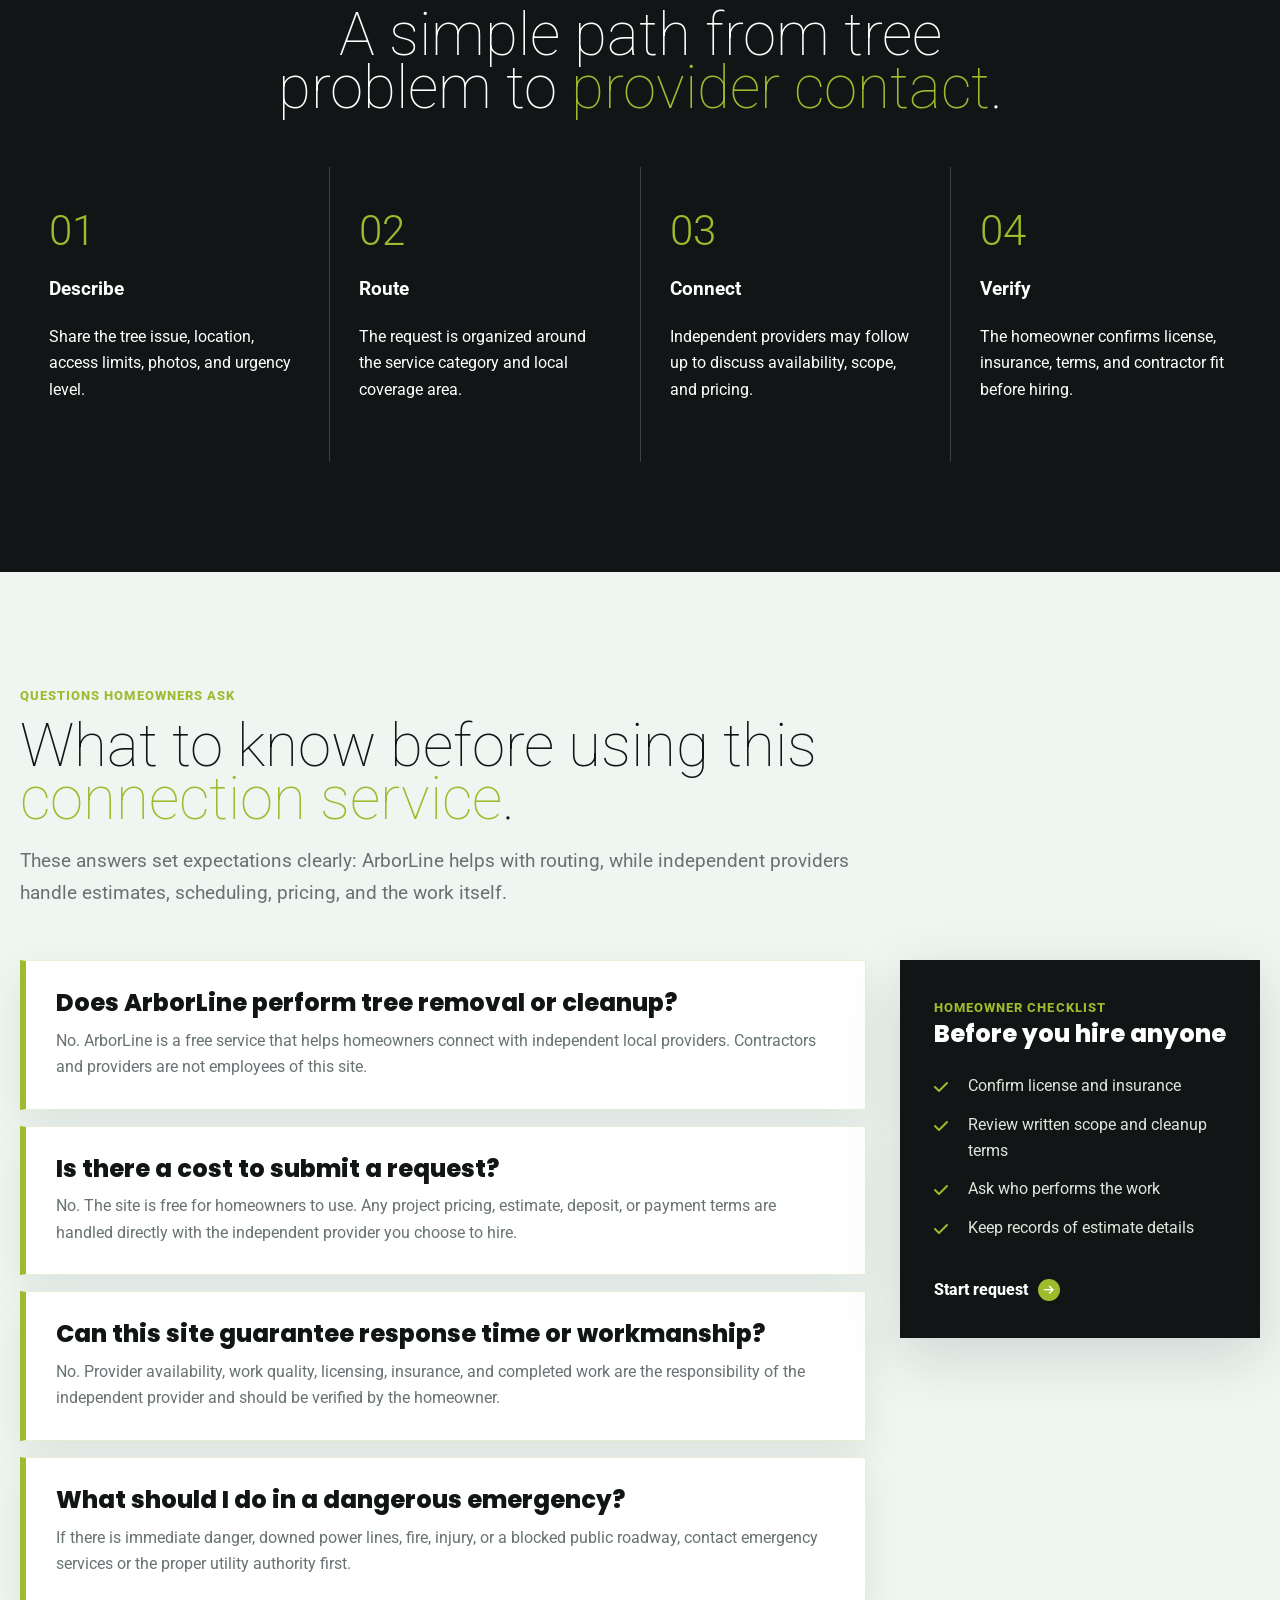
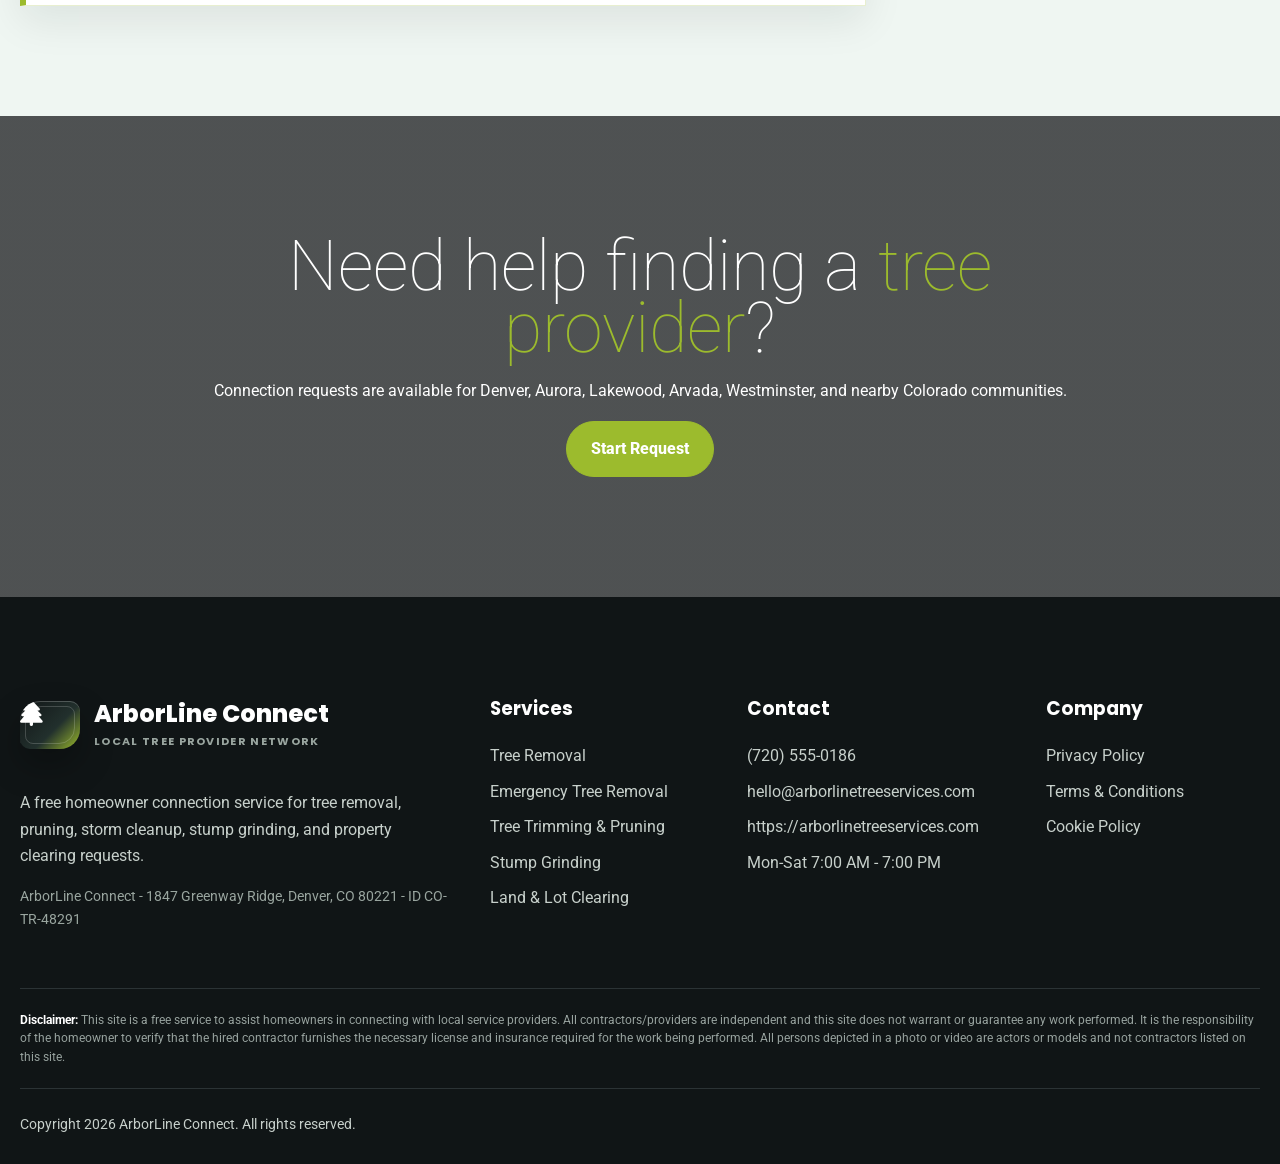
==== commit bbec9981: "+" ====
--- a/index.html
+++ b/index.html
@@ -29,17 +29,25 @@
 </a>
     <button class="menu-toggle" type="button" aria-expanded="false" aria-controls="site-menu" data-menu-toggle><span></span><span></span><span></span></button>
     <nav id="site-menu" class="menu" data-menu>
-      <a class="is-active" href="index.html">Home <i class="fa-solid fa-chevron-right"></i></a>
-      <a href="services.html">Services <i class="fa-solid fa-chevron-right"></i></a>
-      <a href="about.html">About <i class="fa-solid fa-chevron-right"></i></a>
-      <a href="contact.html">Contact <i class="fa-solid fa-chevron-right"></i></a>
+      <div class="nav-item home-menu is-active" data-home-menu>
+        <a class="nav-link" href="index.html">Home <i class="fa-solid fa-chevron-right"></i></a>
+        <div class="home-dropdown" data-home-dropdown>
+          <a href="index.html#home" data-section-link="home">Top</a>
+          <a href="index.html#start-request" data-section-link="start-request">Start request</a>
+          <a href="index.html#provider-categories" data-section-link="provider-categories">Provider categories</a>
+          <a href="index.html#how-it-works" data-section-link="how-it-works">How it works</a>
+          <a href="index.html#faq" data-section-link="faq">FAQ</a>
+        </div>
+      </div>
+      <a class="nav-link" href="about.html">About <i class="fa-solid fa-chevron-right"></i></a>
+      <a class="nav-link" href="contact.html">Contact <i class="fa-solid fa-chevron-right"></i></a>
       <a class="nav-phone header-phone" data-config="phoneLabel" data-attr="href:tel" href="#"></a>
     </nav>
   </div>
 </header>
 
 <main>
-  <section class="hero" style="--hero:url('../assets/images/hero-tree-removal.webp')">
+  <section class="hero" id="home" style="--hero:url('../assets/images/hero-tree-removal.webp')">
     <div class="container hero-content reveal">
       <span class="eyebrow">Tree provider connection service</span>
       <h1>Find <span class="accent-text">local help</span> for urgent <span class="accent-text">tree problems</span>.</h1>
@@ -53,7 +61,7 @@
     <div class="stat"><strong>24/7</strong><span>online request intake</span></div>
     <div class="stat"><strong>500+</strong><span>local provider connections</span></div>
   </div>
-  <section class="section alt">
+  <section class="section alt" id="start-request">
     <div class="container split">
       <div class="reveal">
         <span class="kicker">When to start a request</span>
@@ -79,12 +87,12 @@
         <span class="kicker">How the aggregator helps</span>
         <h2>Describe the tree issue once and get routed toward <span class="accent-text">local provider</span> options.</h2>
         <p class="lead">Tree problems are stressful when they involve storm damage, blocked access, leaning trunks, or cleanup decisions. Our site helps homeowners organize the request and seek contact from independent providers who may be able to help.</p>
-        <a class="text-link" href="services.html">View provider categories <i class="fa-solid fa-arrow-right"></i></a>
+        <a class="text-link" href="#provider-categories">View provider categories <i class="fa-solid fa-arrow-right"></i></a>
       </div>
       <div class="photo-frame tall reveal"><img src="assets/images/process-worksite.webp" alt="Tree service worksite used to illustrate provider categories"></div>
     </div>
   </section>
-  <section class="section alt">
+  <section class="section alt" id="provider-categories">
     <div class="container">
       <div class="section-title reveal"><span class="kicker">Provider categories</span><h2>Start with the <span class="accent-text">problem</span>, then choose the right request group.</h2><p class="lead">The most common tree requests fall into a few practical groups. Each group links to the detailed provider categories when you need a narrower match.</p></div>
       <div class="service-grid service-group-grid">
@@ -118,7 +126,7 @@
     </div>
   </div>
 </article></div>
-      <div class="section-title reveal service-all-link"><a class="text-link" href="services.html">View all provider categories <i class="fa-solid fa-arrow-right"></i></a></div>
+      <div class="section-title reveal service-all-link"><a class="text-link" href="#provider-categories">Review provider groups <i class="fa-solid fa-arrow-right"></i></a></div>
     </div>
   </section>
   <section class="section">
@@ -137,7 +145,7 @@
       </div>
     </div>
   </section>
-  <section class="section dark process-section" data-process-section>
+  <section class="section dark process-section" id="how-it-works" data-process-section>
     <div class="process-bg-layer process-bg-describe" aria-hidden="true"></div>
     <div class="process-bg-layer process-bg-route" aria-hidden="true"></div>
     <div class="process-bg-layer process-bg-connect" aria-hidden="true"></div>
@@ -153,7 +161,7 @@
       </div>
     </div>
   </section>
-  <section class="section alt">
+  <section class="section alt" id="faq">
     <div class="container faq-layout reveal">
       <div class="section-title left">
         <span class="kicker">Questions homeowners ask</span>
--- a/css/styles.css
+++ b/css/styles.css
@@ -4,14 +4,18 @@
 .brand{gap:14px;line-height:1;min-width:0;transition:.25s transform}.brand:hover{transform:translateY(-1px)}.brand-mark{position:relative;width:60px;height:48px;flex:0 0 60px;border-radius:20px 10px 20px 10px;background:linear-gradient(135deg,#111516 0%,#22302d 58%,#9cbb2d 100%);box-shadow:0 14px 30px rgba(17,21,22,.18),inset 0 1px 0 rgba(255,255,255,.22);overflow:hidden}.brand-mark:after{content:"";position:absolute;inset:5px;border:1px solid rgba(255,255,255,.18);border-radius:16px 8px 16px 8px;pointer-events:none}.brand-copy{display:grid;gap:4px;min-width:0}.brand-name{display:block;font:800 24px/1 Poppins,Arial,sans-serif;color:var(--deep);white-space:nowrap}.brand-tagline{display:block;font:700 11px/1.1 Poppins,Arial,sans-serif;text-transform:uppercase;letter-spacing:.12em;color:#6f7b76;white-space:nowrap}.footer-brand .brand-name{color:#fff}.footer-brand .brand-tagline{color:#99a59f}.footer-brand .brand-mark{box-shadow:0 16px 34px rgba(0,0,0,.28),inset 0 1px 0 rgba(255,255,255,.22)}
 .site-header{background:#0d1212;box-shadow:none}.site-header.is-scrolled{box-shadow:0 14px 34px rgba(0,0,0,.22)}.site-header .container{width:min(calc(100% - 190px),1700px)}.navrow{height:122px}.header-brand .brand-copy{display:none}.header-brand .brand-mark{width:62px;height:58px;flex-basis:62px;border:3px solid var(--green);border-radius:0;background:transparent;box-shadow:none}.header-brand .brand-mark:after{display:none}.menu{position:relative;flex:1;justify-content:center;gap:48px}.menu>a{display:inline-flex;align-items:center;gap:9px;color:#fff;font-weight:500}.menu>a:not(.nav-phone):after{display:none}.menu>a i{font-size:10px;color:currentColor;transition:.25s transform}.menu>a:hover i{transform:translateX(3px)}.menu>a.is-active i{transform:rotate(90deg)}.menu>a.is-active:hover i{transform:rotate(90deg) translateX(3px)}.menu>a:hover,.menu>a.is-active{color:var(--green)}.menu>a.header-phone{position:absolute;right:0;background:transparent;border:0;border-radius:0;color:var(--green);padding:0;font:300 30px/1 Roboto,Arial,sans-serif;letter-spacing:.04em}.menu>a.header-phone:hover{background:transparent;border-color:transparent;color:#fff;transform:none}
 .brand-mark i{font-size:26px;color:#fff;line-height:1}.header-brand .brand-mark i{font-size:34px;color:var(--green)}.footer-brand .brand-mark i{font-size:26px;color:#fff}
+.nav-item{position:relative}.home-menu>.nav-link{display:inline-flex;align-items:center;gap:9px;color:#fff;font-weight:500}.home-menu>.nav-link i{font-size:10px;color:currentColor;transition:.25s transform}.home-menu:hover>.nav-link,.home-menu:focus-within>.nav-link,.home-menu.is-active>.nav-link{color:var(--green)}.home-menu:hover>.nav-link i{transform:translateX(3px)}.home-menu.is-active>.nav-link i{transform:rotate(90deg)}.home-menu.is-active:hover>.nav-link i{transform:rotate(90deg) translateX(3px)}.home-dropdown{position:absolute;top:calc(100% + 22px);left:-22px;min-width:230px;background:#0d1212;border:1px solid rgba(156,187,45,.28);box-shadow:0 22px 52px rgba(0,0,0,.32);padding:14px 0;display:grid;gap:2px;opacity:0;visibility:hidden;transform:translateY(8px);transition:.22s opacity,.22s transform,.22s visibility;z-index:60}.home-menu:hover .home-dropdown,.home-menu:focus-within .home-dropdown{opacity:1;visibility:visible;transform:translateY(0)}.home-dropdown a{display:flex;align-items:center;justify-content:space-between;padding:10px 18px;color:#dce7dc;font-weight:500;white-space:nowrap}.home-dropdown a:hover,.home-dropdown a.is-active{color:var(--green);background:rgba(156,187,45,.08)}.home-dropdown a.is-active:after{content:"";width:7px;height:7px;border-radius:50%;background:var(--green)}
 .hero h1,.page-hero h1,.section-title h2,.split h2,.cta-band h2{font-family:Roboto,Arial,sans-serif;font-weight:100;line-height:.88;letter-spacing:0}.hero h1,.page-hero h1{font-size:clamp(56px,7vw,112px)}.section-title h2,.split h2{font-size:clamp(42px,4.7vw,72px)}.cta-band h2{font-size:clamp(44px,5.5vw,82px)}.detail-content h2,.legal h2{font-family:Roboto,Arial,sans-serif;font-weight:100;line-height:.94}
 .hero-content{max-width:1120px;padding:96px 0 86px}.hero h1{max-width:1100px;line-height:.96;font-size:clamp(60px,6.6vw,118px);margin:22px 0 28px}.hero p{max-width:780px}
 .hero{background-image:linear-gradient(90deg,rgba(17,21,22,.78),rgba(17,21,22,.48) 48%,rgba(17,21,22,.24)),var(--hero)}
 .accent-text{color:var(--green)}
+[id]{scroll-margin-top:99px}
 @media (max-width:820px){.brand{gap:11px}.brand-mark{width:52px;height:42px;flex-basis:52px}.brand-name{font-size:21px}.brand-tagline{display:none}}
 @media (max-width:420px){.brand-mark{width:46px;height:38px;flex-basis:46px;border-radius:16px 8px}.brand-name{font-size:19px;max-width:170px;overflow:hidden;text-overflow:ellipsis}}
 @media (max-width:1180px){.service-grid{grid-template-columns:repeat(2,1fr)}.process-list{grid-template-columns:repeat(2,1fr)}.split{gap:40px}.footer-grid{grid-template-columns:1fr 1fr}}
 @media (max-width:820px){.topbar{display:none}.navrow{height:74px}.menu-toggle{display:block}.menu{position:absolute;left:20px;right:20px;top:74px;background:#fff;box-shadow:var(--shadow);padding:20px;display:none;flex-direction:column;align-items:flex-start}.menu.is-open{display:flex}.nav-phone{width:100%}.hero{min-height:650px;background-attachment:scroll}.stats{grid-template-columns:repeat(2,1fr);margin-top:0}.stat:nth-child(2){border-right:0}.split,.detail-grid,.faq-grid{grid-template-columns:1fr}.service-grid{grid-template-columns:1fr}.section{padding:76px 0}.hero p,.page-hero p{font-size:18px}.footer-grid{grid-template-columns:1fr}.form-grid{grid-template-columns:1fr}.form-grid .full{grid-column:auto}.sidebar-card,.faq-note{position:static}.cta-band{background-attachment:scroll}.container{width:min(calc(100% - 28px),var(--container))}}
 @media (max-width:820px){.site-header .container{width:min(calc(100% - 28px),var(--container))}.navrow{height:82px}.header-brand .brand-mark{width:52px;height:50px;flex-basis:52px}.header-brand .brand-mark i{font-size:28px}.menu-toggle span{background:var(--green)}.menu{top:82px;background:#0d1212;border:1px solid rgba(156,187,45,.28);box-shadow:0 20px 46px rgba(0,0,0,.28);gap:18px}.menu>a{color:#fff}.menu>a.is-active{color:var(--green)}.menu>a.header-phone,.nav-phone.header-phone{position:static;width:auto;font-size:24px;margin-top:8px;color:var(--green)}}
+@media (max-width:820px){.home-menu{width:100%;display:grid;gap:12px}.home-menu>.nav-link{width:100%}.home-dropdown{position:static;min-width:0;width:100%;opacity:1;visibility:visible;transform:none;box-shadow:none;border-color:rgba(156,187,45,.18);padding:8px 0}.home-dropdown a{padding:9px 14px;font-size:14px}.home-menu:hover>.nav-link i,.home-menu.is-active:hover>.nav-link i{transform:rotate(90deg)}}
+@media (max-width:820px){[id]{scroll-margin-top:69px}}
 @media (max-width:420px){.hero h1,.page-hero h1{font-size:38px}.stats{grid-template-columns:1fr}.stat{border-right:0;border-bottom:1px solid var(--line)}.process-list{grid-template-columns:1fr}.brand{font-size:20px}.hero-actions .btn{width:100%}.faq-item{padding:24px}}
 @media (prefers-reduced-motion:reduce){*{scroll-behavior:auto!important;transition:none!important;animation:none!important}.reveal{opacity:1;transform:none}}
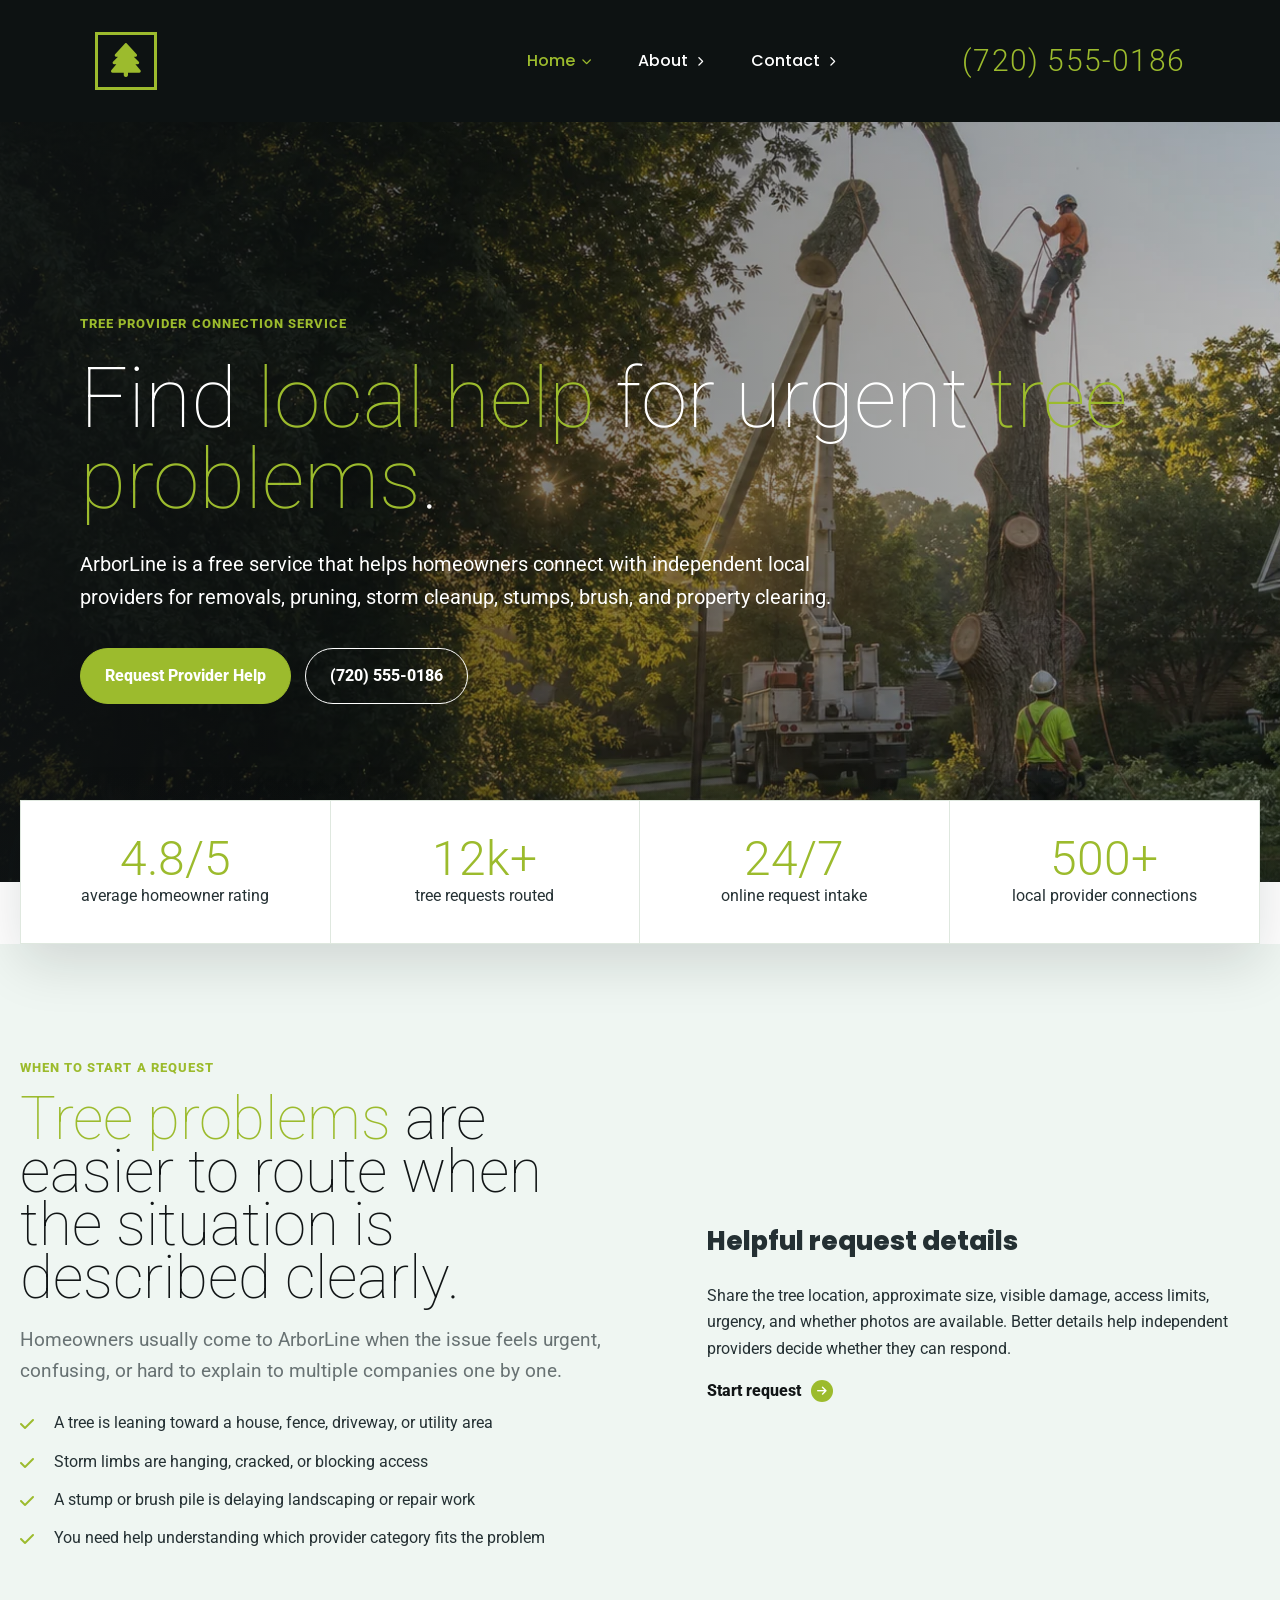
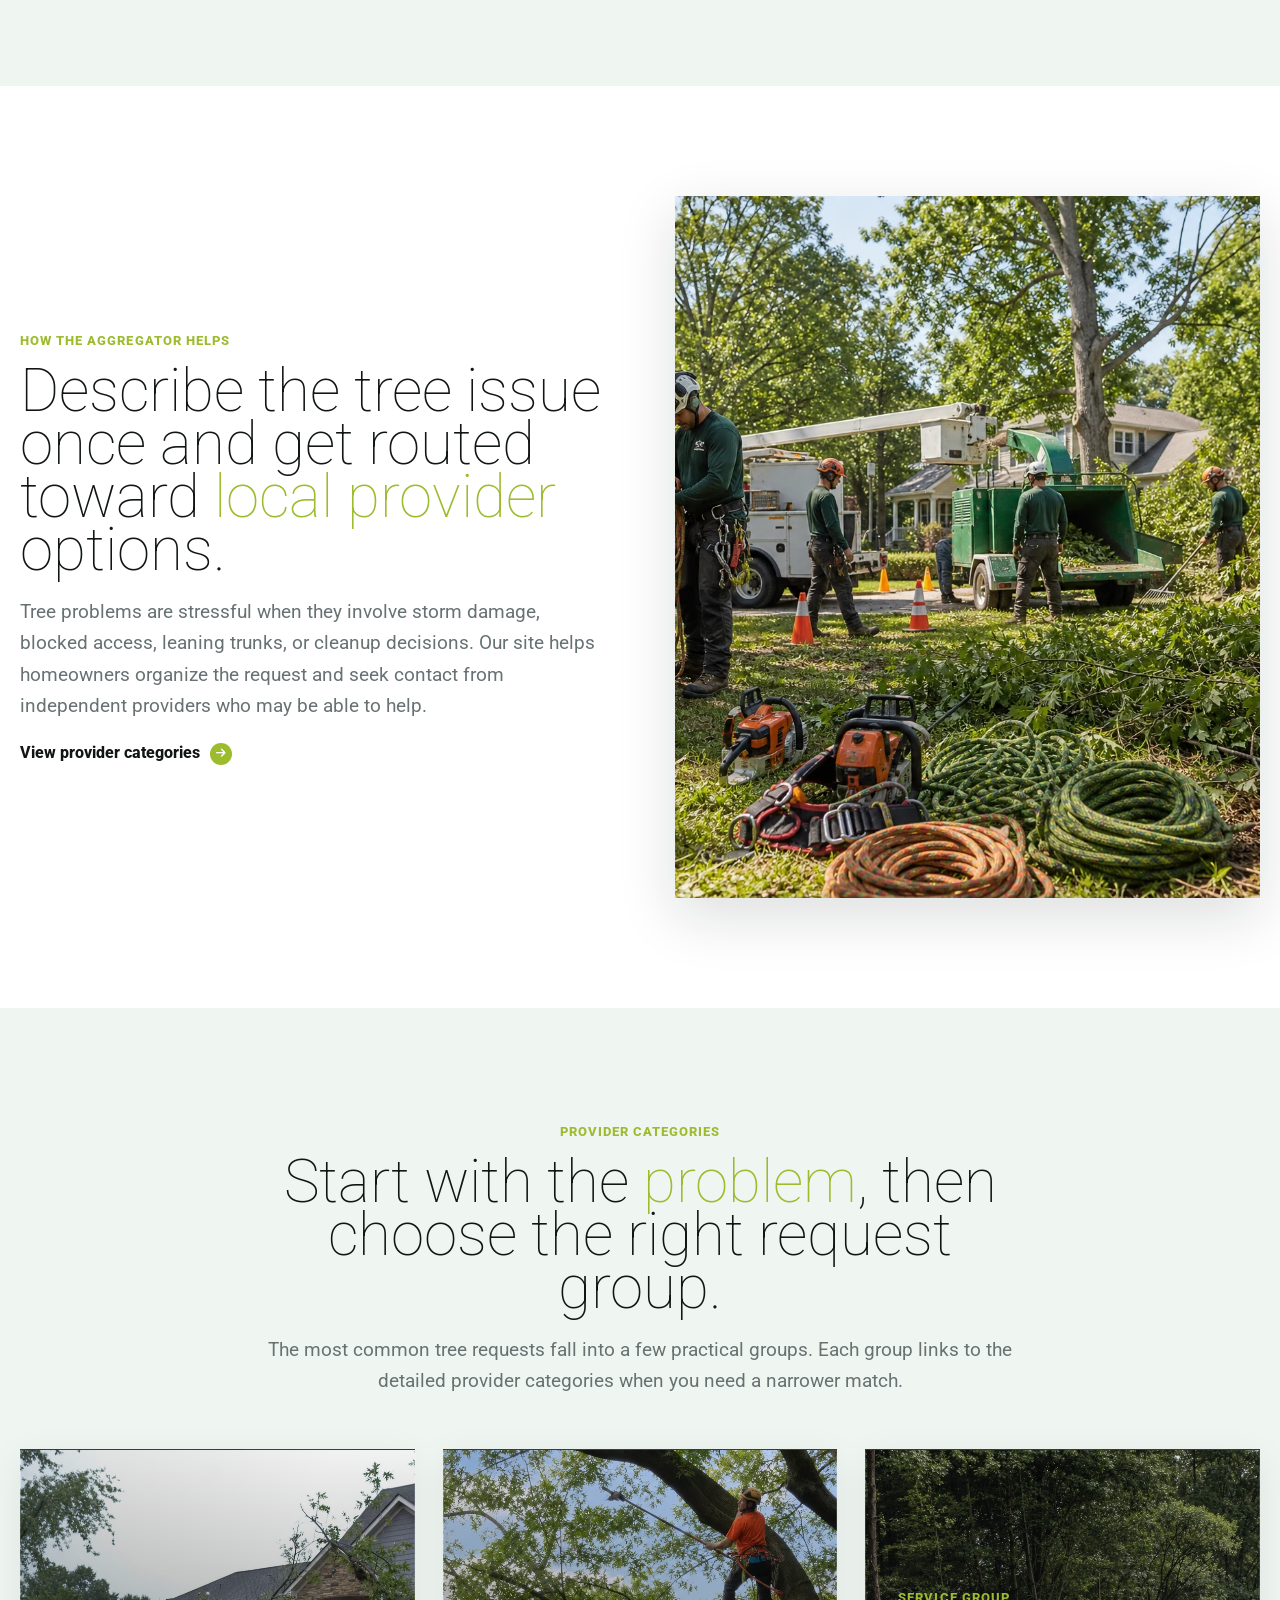
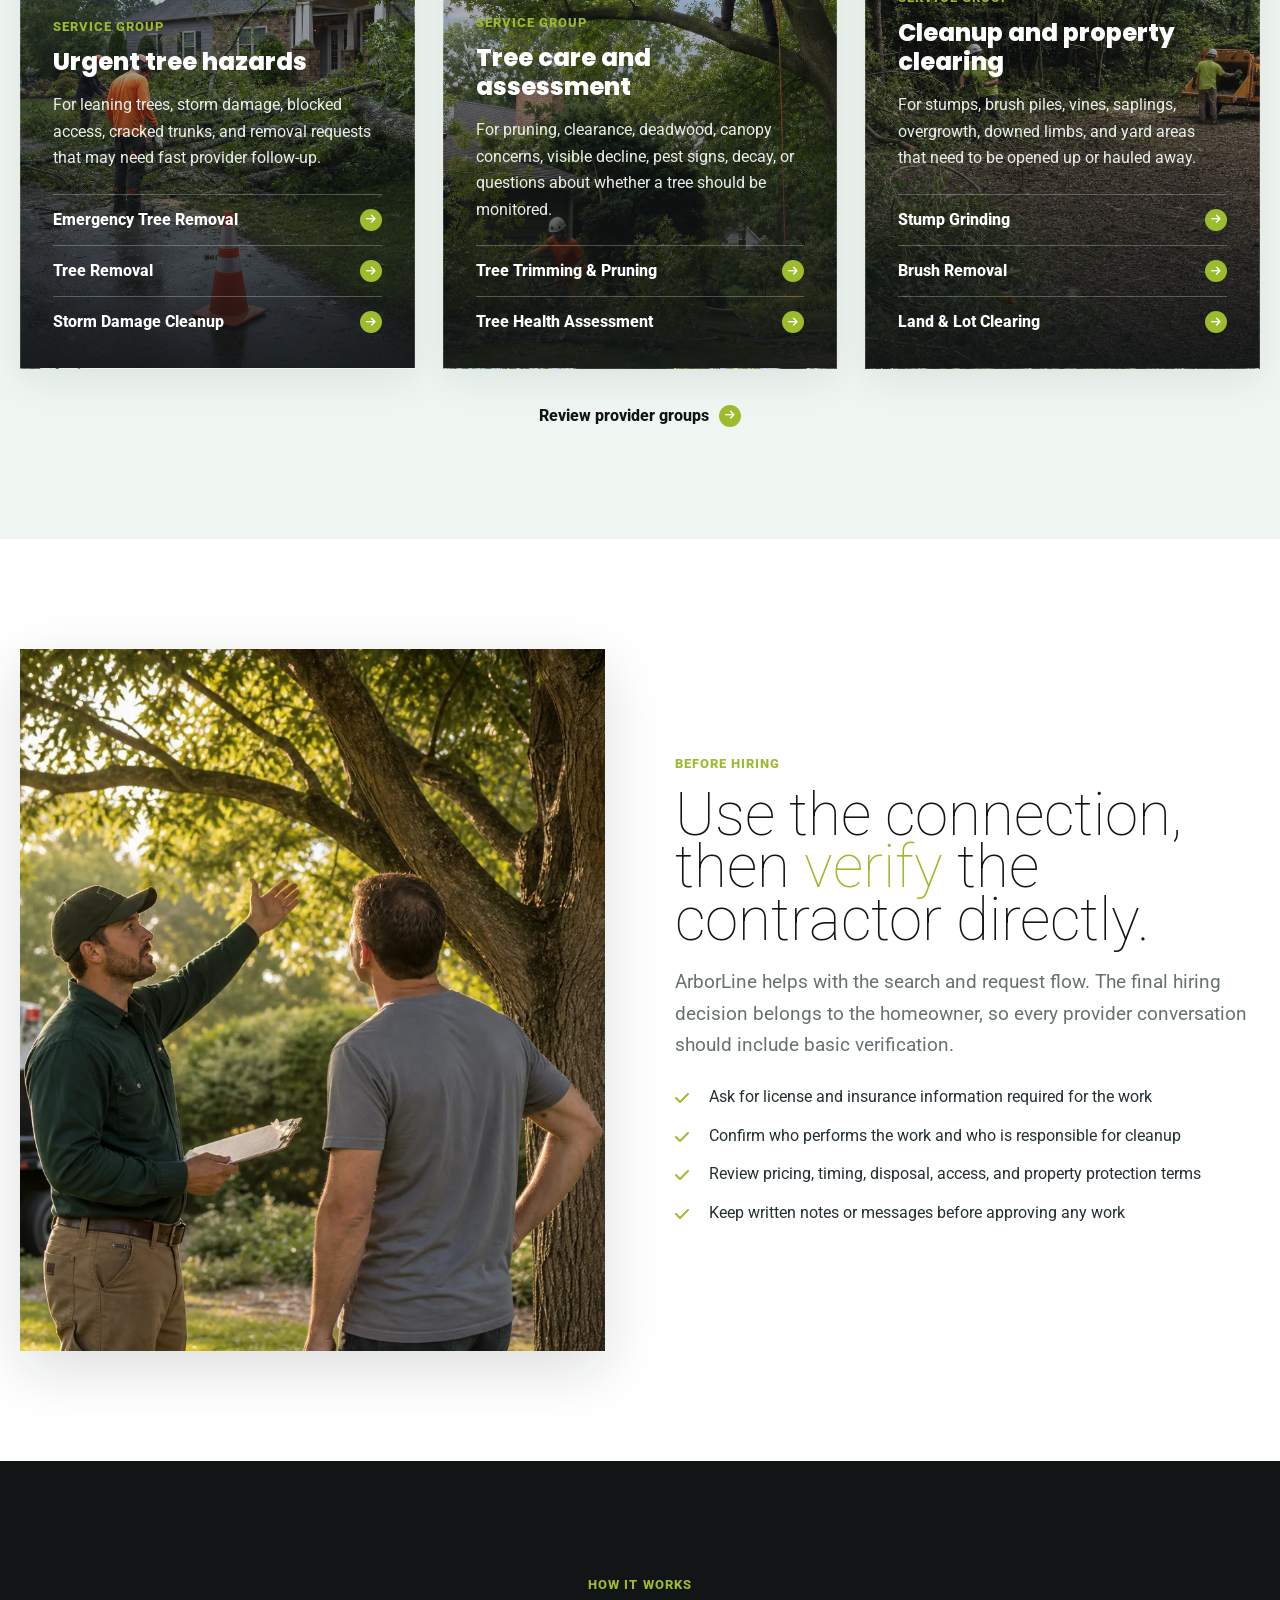
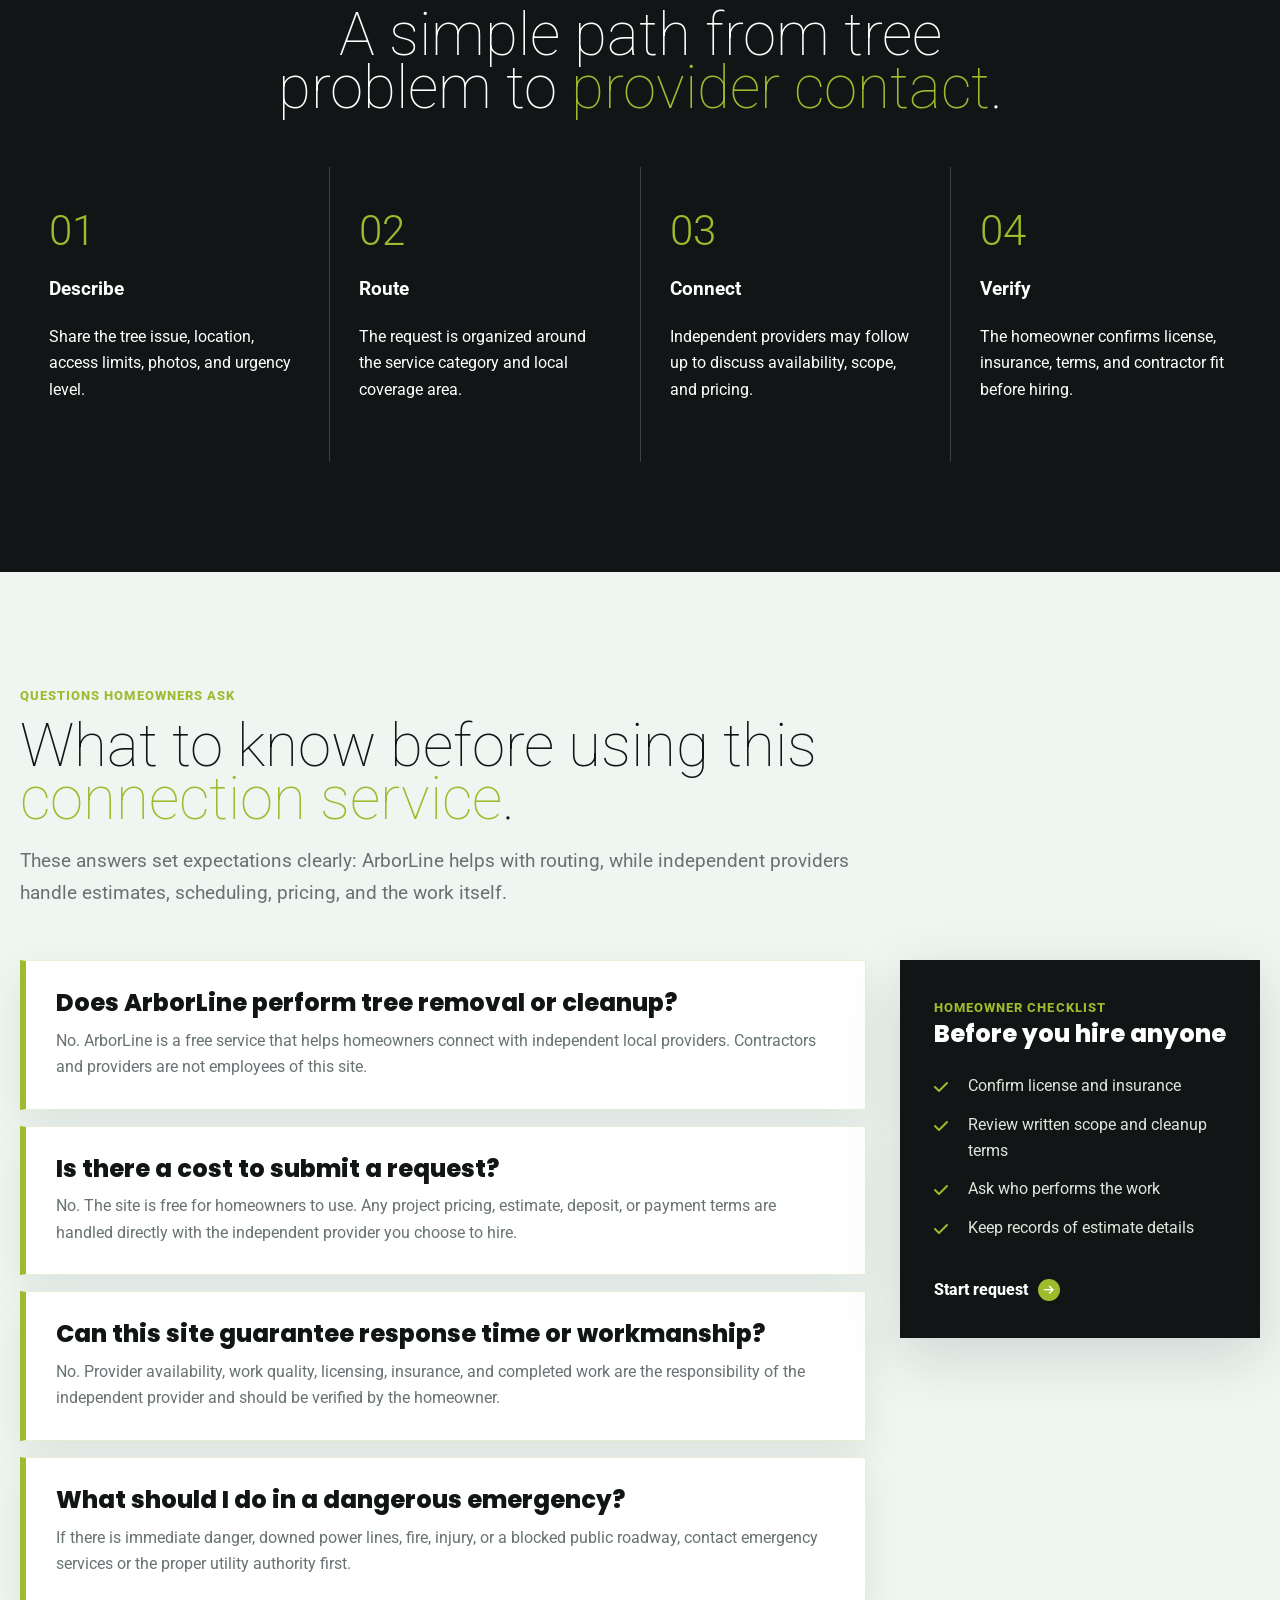
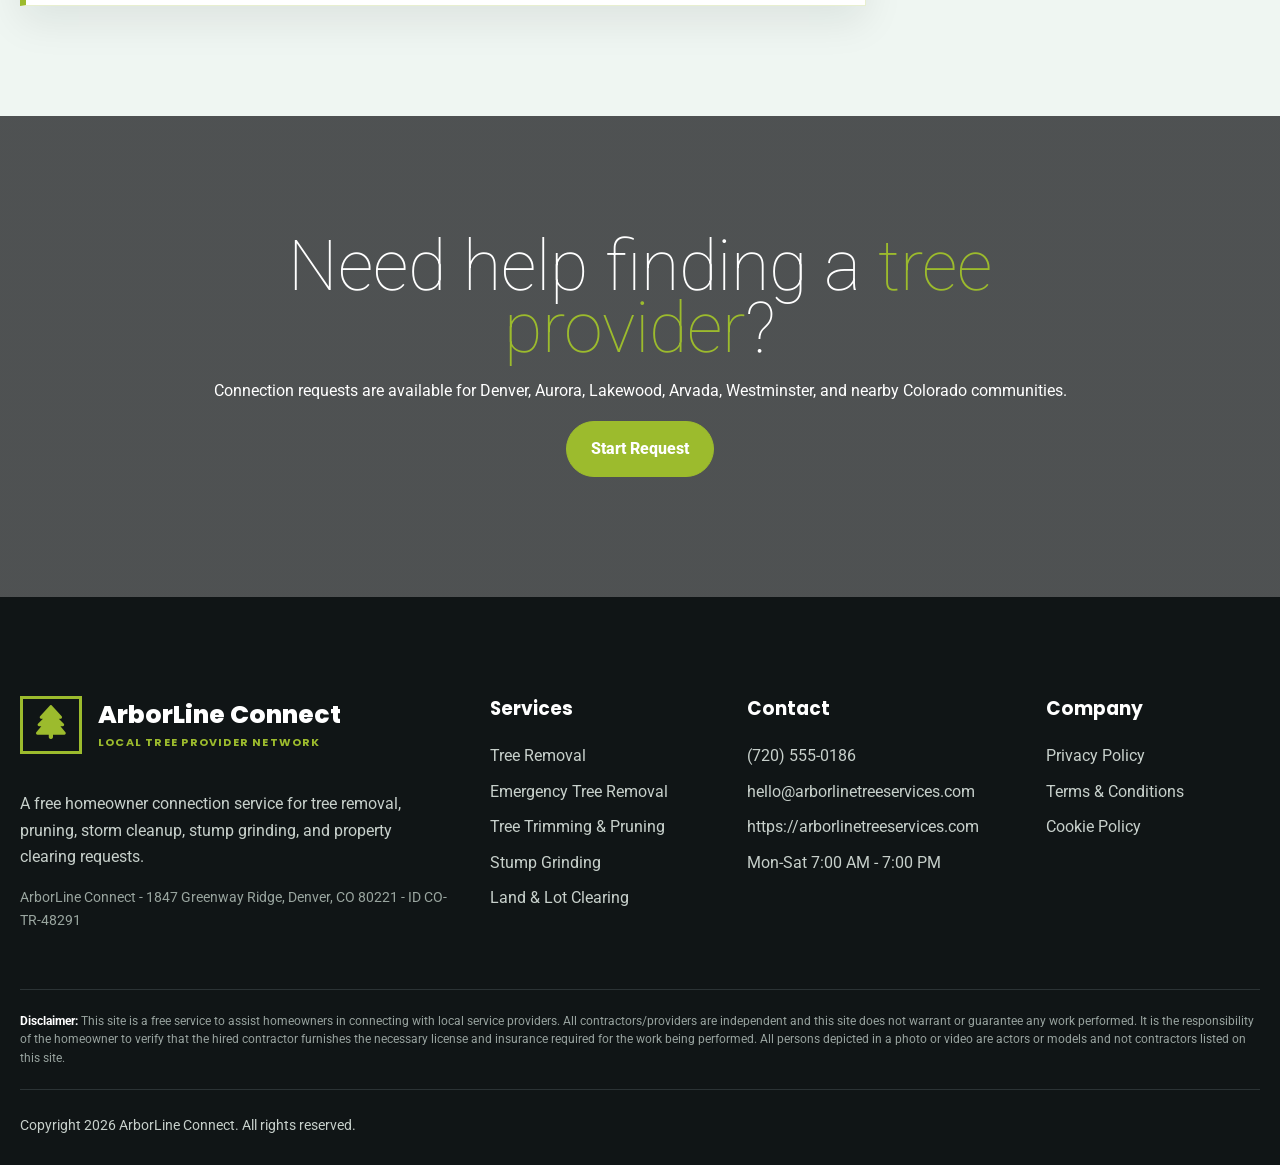
==== commit 774c7679: "+" ====
--- a/index.html
+++ b/index.html
@@ -12,8 +12,15 @@
   <link rel="stylesheet" href="https://fonts.googleapis.com/css2?family=Poppins:wght@600;700;800&family=Roboto:wght@100;300;400;500;700;800&display=swap">
   <link rel="stylesheet" href="https://cdnjs.cloudflare.com/ajax/libs/font-awesome/6.5.2/css/all.min.css">
   <link rel="stylesheet" href="css/styles.css">
+  <noscript><style>.page-loader{display:none}</style></noscript>
 </head>
 <body>
+<div class="page-loader is-active" data-page-loader aria-hidden="true">
+  <div class="loader-inner">
+    <div class="saw-blade" aria-hidden="true"><span></span><span></span><span></span></div>
+    <span class="loader-text">Loading</span>
+  </div>
+</div>
 
 <header class="site-header" data-header>
   <div class="container navrow">
@@ -39,7 +46,13 @@
           <a href="index.html#faq" data-section-link="faq">FAQ</a>
         </div>
       </div>
-      <a class="nav-link" href="about.html">About <i class="fa-solid fa-chevron-right"></i></a>
+      <div class="nav-item about-menu" data-about-menu>
+        <a class="nav-link" href="about.html">About <i class="fa-solid fa-chevron-right"></i></a>
+        <div class="home-dropdown about-dropdown" data-about-dropdown>
+          <a href="about.html#about-company" data-about-section-link="about-company">About Company</a>
+          <a href="about.html#about-services" data-about-section-link="about-services">About Services</a>
+        </div>
+      </div>
       <a class="nav-link" href="contact.html">Contact <i class="fa-solid fa-chevron-right"></i></a>
       <a class="nav-phone header-phone" data-config="phoneLabel" data-attr="href:tel" href="#"></a>
     </nav>
--- a/css/styles.css
+++ b/css/styles.css
@@ -1,14 +1,21 @@
 :root{--green:#9cbb2d;--deep:#111516;--ink:#243033;--muted:#687273;--pale:#eff6f2;--cream:#fbfbf4;--line:#dfe8df;--container:1440px;--shadow:0 18px 55px rgba(17,21,22,.14)}
-*{box-sizing:border-box}html{scroll-behavior:smooth}body{margin:0;font-family:Roboto,Arial,sans-serif;color:var(--ink);background:#fff;line-height:1.65;min-width:320px}img{max-width:100%;display:block}a{color:inherit;text-decoration:none}a:focus-visible,button:focus-visible,input:focus-visible,select:focus-visible,textarea:focus-visible{outline:3px solid var(--green);outline-offset:4px}.container{width:min(calc(100% - 40px),var(--container));margin-inline:auto}.topline{background:var(--deep);color:#dce7dc;font-size:14px}.topbar{display:flex;justify-content:space-between;gap:16px;padding:8px 0}.site-header{position:sticky;top:0;z-index:50;background:rgba(255,255,255,.96);transition:.3s box-shadow,.3s transform}.site-header.is-scrolled{box-shadow:0 10px 35px rgba(0,0,0,.09)}.navrow{height:86px;display:flex;align-items:center;justify-content:space-between;gap:20px}.brand{display:inline-flex;align-items:center;gap:12px;font-family:Poppins,Arial,sans-serif;font-weight:800;font-size:24px;color:var(--deep)}.brand-mark{display:grid;place-items:center;width:42px;height:42px;background:var(--green);color:#fff;border-radius:50%;box-shadow:0 8px 20px rgba(156,187,45,.35)}.menu{display:flex;align-items:center;gap:28px;font-family:Poppins,Arial,sans-serif;font-weight:600}.menu a{position:relative}.menu>a:not(.nav-phone):after{content:"";position:absolute;left:0;bottom:-9px;width:0;height:2px;background:var(--green);transition:.25s}.menu>a:hover:after{width:100%}.nav-phone,.btn{display:inline-flex;align-items:center;justify-content:center;gap:9px;background:var(--green);color:#fff;padding:14px 24px;border-radius:999px;font-weight:800;border:1px solid var(--green);transition:.25s}.nav-phone:hover,.btn:hover{background:var(--deep);border-color:var(--deep);transform:translateY(-2px)}.btn.secondary{background:transparent;color:#fff;border-color:#fff}.btn.secondary:hover{background:#fff;color:var(--deep)}.menu-toggle{display:none;background:none;border:0;width:44px;height:44px}.menu-toggle span{display:block;height:2px;background:var(--deep);margin:7px 6px}.hero{min-height:760px;display:grid;align-items:center;position:relative;background-color:var(--deep);background-image:linear-gradient(90deg,rgba(17,21,22,.66),rgba(17,21,22,.28),rgba(17,21,22,.04)),var(--hero);background-position:center;background-size:cover;background-attachment:fixed;color:#fff;overflow:hidden}.hero:after,.page-hero:after{content:"";position:absolute;inset:auto 0 0;height:110px;background:linear-gradient(transparent,rgba(17,21,22,.48))}.hero-content{position:relative;z-index:1;max-width:820px;padding:70px 0}.eyebrow,.kicker{display:inline-block;color:var(--green);font-weight:800;text-transform:uppercase;letter-spacing:.08em;font-size:13px}.hero h1,.page-hero h1{font:800 clamp(42px,7vw,86px)/.95 Poppins,Arial,sans-serif;margin:18px 0 24px;letter-spacing:0}.hero p,.page-hero p{font-size:20px;max-width:720px}.hero-actions{display:flex;flex-wrap:wrap;gap:14px;margin-top:34px}.section{padding:110px 0}.section.alt{background:var(--pale)}.section.dark{background:var(--deep);color:#fff}.split{display:grid;grid-template-columns:1fr 1fr;gap:70px;align-items:center}.section-title{max-width:760px;margin:0 auto 52px;text-align:center}.section-title.left{text-align:left;margin-left:0}.section-title h2,.split h2{font:800 clamp(34px,4vw,56px)/1.05 Poppins,Arial,sans-serif;color:var(--deep);margin:12px 0}.dark .section-title h2,.dark h2{color:#fff}.lead{font-size:19px;color:var(--muted)}.dark .lead{color:#cdd6d0}.stats{display:grid;grid-template-columns:repeat(4,1fr);border:1px solid var(--line);background:#fff;margin-top:-82px;position:relative;z-index:5;box-shadow:var(--shadow)}.stat{padding:34px;text-align:center;border-right:1px solid var(--line)}.stat:last-child{border-right:0}.stat strong{display:block;color:var(--green);font:300 48px/1 Roboto,Arial}.service-grid{display:grid;grid-template-columns:repeat(4,1fr);gap:28px}.service-group-grid{grid-template-columns:repeat(3,1fr)}.service-card{background:#fff;box-shadow:0 10px 35px rgba(17,21,22,.08);overflow:hidden;transition:.3s transform,.3s box-shadow}.service-card:hover{transform:translateY(-8px);box-shadow:var(--shadow)}.service-group-card{position:relative;min-height:520px;display:flex;align-items:flex-end;background-color:var(--deep);background-image:linear-gradient(180deg,rgba(17,21,22,.05) 0%,rgba(17,21,22,.36) 42%,rgba(17,21,22,.9) 100%),var(--card-image);background-position:center;background-size:cover;color:#fff}.service-group-card:before{content:"";position:absolute;inset:0;background:linear-gradient(120deg,rgba(17,21,22,.14),transparent 46%);pointer-events:none}.service-group-card:hover{background-size:cover}.service-group-card .service-card-body{position:relative;z-index:1;width:100%;padding:32px}.service-group-card .kicker{color:var(--green)}.service-group-card .service-card-body h3{color:#fff}.service-group-card p{color:#e7eee8}.image-link{display:block;overflow:hidden;aspect-ratio:4/3}.image-link img{width:100%;height:100%;object-fit:cover;transition:.5s transform}.service-card:hover img{transform:scale(1.08)}.service-card-body{padding:28px}.service-card h3{font:800 24px/1.2 Poppins,Arial;margin:8px 0 12px;color:var(--deep)}.group-links{display:grid;gap:12px;margin-top:22px}.group-links .text-link{justify-content:space-between;border-top:1px solid rgba(255,255,255,.26);padding-top:12px;color:#fff}.service-all-link{margin-top:34px;margin-bottom:0}.text-link{display:inline-flex;align-items:center;gap:10px;font-weight:800;color:var(--deep)}.text-link i{background:var(--green);color:#fff;border-radius:50%;font-size:11px;width:22px;height:22px;display:grid;place-items:center;transition:.25s;flex:0 0 auto}.text-link:hover i{transform:translateX(7px);background:var(--deep)}.service-group-card .text-link:hover i{background:#fff;color:var(--deep)}.photo-frame{position:relative;overflow:hidden;box-shadow:var(--shadow)}.photo-frame img{width:100%;height:100%;object-fit:cover}.photo-frame.tall{aspect-ratio:5/6}.badge{position:absolute;left:26px;bottom:26px;background:var(--green);color:#fff;padding:22px;max-width:260px;font-weight:800}.process-section{position:relative;isolation:isolate;overflow:hidden;background-color:var(--deep)}.process-bg-layer,.process-bg-shade{position:absolute;inset:0;pointer-events:none}.process-bg-layer{z-index:-2;background-position:center;background-size:cover;opacity:0;transform:scale(1.03);transition:.65s opacity ease,.85s transform ease}.process-bg-shade{z-index:-1;background:linear-gradient(180deg,rgba(17,21,22,.76),rgba(17,21,22,.9));opacity:0;transition:.5s opacity ease}.process-bg-describe{background-image:url('../assets/images/process-describe-hover.png')}.process-bg-route{background-image:url('../assets/images/process-route-hover.png')}.process-bg-connect{background-image:url('../assets/images/process-connect-hover.png')}.process-bg-verify{background-image:url('../assets/images/process-verify-hover.png')}.process-section[data-process-bg] .process-bg-shade{opacity:1}.process-section[data-process-bg="describe"] .process-bg-describe,.process-section[data-process-bg="route"] .process-bg-route,.process-section[data-process-bg="connect"] .process-bg-connect,.process-section[data-process-bg="verify"] .process-bg-verify{opacity:1;transform:scale(1)}.process-list{display:grid;grid-template-columns:repeat(4,1fr);gap:1px;background:#394144}.process-step{position:relative;background:var(--deep);border:1px solid transparent;padding:42px 28px;min-height:230px;transition:.25s background-color,.25s border-color,.25s box-shadow,.25s transform,.25s backdrop-filter}.process-section[data-process-bg] .process-step{background:rgba(17,21,22,.88);backdrop-filter:blur(1px)}.process-step:hover,.process-step:focus-within{background:rgba(29,37,40,.76);border-color:rgba(156,187,45,.55);box-shadow:0 18px 46px rgba(0,0,0,.24),inset 0 1px 0 rgba(255,255,255,.08);transform:translateY(-6px);z-index:2}.process-step:hover span,.process-step:focus-within span{color:#fff}.process-step span{display:block;color:var(--green);font:300 42px/1 Roboto,Arial;margin-bottom:22px;transition:.25s color}.cta-band{background:linear-gradient(rgba(17,21,22,.74),rgba(17,21,22,.74)),url('../assets/images/process-worksite.webp') center/cover fixed;color:#fff;text-align:center;padding:120px 0}.cta-band h2{font:800 clamp(36px,5vw,64px)/1.05 Poppins,Arial;margin:0 auto 18px;max-width:900px}.page-hero{position:relative;min-height:440px;display:grid;align-items:end;color:#fff;background-color:var(--deep);background-image:linear-gradient(90deg,rgba(17,21,22,.68),rgba(17,21,22,.2)),var(--hero);background-position:center;background-size:cover}.page-hero .container{position:relative;z-index:1;padding:110px 0 70px}.detail-grid{display:grid;grid-template-columns:minmax(0,1fr) 360px;gap:60px}.detail-content h2,.detail-content h3{font-family:Poppins,Arial,sans-serif;color:var(--deep);line-height:1.15}.check-list{list-style:none;padding:0;margin:24px 0;display:grid;gap:12px}.check-list li{padding-left:34px;position:relative}.check-list li:before{content:"\f00c";font-family:"Font Awesome 6 Free";font-weight:900;position:absolute;left:0;top:1px;color:var(--green)}.faq-layout>.section-title{max-width:860px}.faq-grid{display:grid;grid-template-columns:minmax(0,1fr) 360px;gap:34px;align-items:start}.faq-list{display:grid;gap:16px}.faq-item{background:#fff;border:1px solid rgba(156,187,45,.22);border-left:6px solid var(--green);padding:28px 30px;box-shadow:0 16px 38px rgba(17,21,22,.08);transition:.25s transform,.25s box-shadow}.faq-item:hover{transform:translateY(-4px);box-shadow:0 22px 52px rgba(17,21,22,.12)}.faq-item h3,.faq-note h3{font:800 24px/1.2 Poppins,Arial;margin:0 0 10px;color:var(--deep)}.faq-item p{margin:0;color:var(--muted)}.faq-note{background:var(--deep);color:#fff;padding:34px;position:sticky;top:120px;box-shadow:var(--shadow)}.faq-note h3{color:#fff}.faq-note .check-list{margin:24px 0 28px}.faq-note .check-list li{color:#dce7dc}.faq-note .check-list li:before{color:var(--green)}.faq-note .text-link{color:#fff;margin-top:8px}.sidebar-card{background:var(--pale);padding:32px;position:sticky;top:120px}.sidebar-card h3{font:800 26px/1.2 Poppins,Arial;margin-top:0}.form-grid{display:grid;grid-template-columns:1fr 1fr;gap:14px}.form-grid .full{grid-column:1/-1}label{font-weight:800;color:var(--deep)}input,textarea,select{width:100%;border:1px solid var(--line);padding:14px 15px;font:inherit;margin-top:6px;background:#fff}textarea{min-height:150px;resize:vertical}.success-message{margin-top:18px;font-weight:800;color:var(--green)}.contact-info{display:grid;gap:18px}.info-line{display:flex;gap:16px;align-items:flex-start}.info-line i{color:var(--green);font-size:22px;margin-top:6px}.legal{max-width:920px}.legal h2{font-family:Poppins,Arial,sans-serif;margin-top:42px;color:var(--deep)}.footer{background:#101516;color:#c7d0cb;padding:78px 0 28px}.footer-grid{display:grid;grid-template-columns:2fr 1fr 1.2fr 1fr;gap:42px}.footer h3{font-family:Poppins,Arial;color:#fff}.footer a,.footer span{display:block;margin:9px 0}.footer .brand{display:inline-flex}.footer-brand{color:#fff}.company-line{font-size:14px;color:#99a59f}.company-line span{display:inline;margin:0}.footer-disclaimer{border-top:1px solid #2b3335;margin-top:42px;padding-top:22px;font-size:12px;line-height:1.55;color:#98a39f}.footer-disclaimer strong{color:#fff}.copyright{border-top:1px solid #2b3335;margin-top:22px;padding-top:24px;font-size:14px}.reveal{opacity:1;transform:none;transition:opacity .7s ease,transform .7s ease}.reveal.is-visible{opacity:1;transform:none}
+.page-loader{position:fixed;inset:0;z-index:9999;display:grid;place-items:center;background:radial-gradient(circle at 50% 43%,rgba(156,187,45,.16),rgba(13,18,18,.96) 34%,#0d1212 100%);opacity:0;visibility:hidden;pointer-events:none;transition:.38s opacity ease,.38s visibility ease}.page-loader.is-active{opacity:1;visibility:visible;pointer-events:auto}.loader-inner{display:grid;place-items:center;gap:22px;transform:translateY(6px);transition:.38s transform ease}.page-loader.is-active .loader-inner{transform:translateY(0)}.saw-blade{position:relative;width:118px;height:118px;border-radius:50%;background:repeating-conic-gradient(from 4deg,#eef3ee 0 7deg,#6f7975 7deg 11deg,#d7ded8 11deg 19deg,#8a9490 19deg 24deg);box-shadow:0 0 0 5px rgba(255,255,255,.06),0 18px 52px rgba(0,0,0,.42),0 0 42px rgba(156,187,45,.24);animation:saw-spin .82s linear infinite}.saw-blade:before{content:"";position:absolute;inset:13px;border-radius:50%;background:conic-gradient(from 20deg,#aeb8b3,#f8fbf8 18%,#7d8782 36%,#e8eee9 55%,#78827e 76%,#cfd8d2);box-shadow:inset 0 0 0 1px rgba(17,21,22,.28),inset 0 0 22px rgba(17,21,22,.32)}.saw-blade:after{content:"";position:absolute;inset:43px;border-radius:50%;background:radial-gradient(circle,#0d1212 0 28%,var(--green) 30% 58%,#161d1d 60% 100%);box-shadow:0 0 0 5px rgba(17,21,22,.42),0 0 20px rgba(156,187,45,.35)}.saw-blade span{position:absolute;left:50%;top:50%;width:13px;height:36px;margin:-18px 0 0 -6.5px;border-radius:999px;background:rgba(13,18,18,.42);box-shadow:0 0 0 1px rgba(255,255,255,.22);transform-origin:50% 59px}.saw-blade span:nth-child(1){transform:rotate(0deg) translateY(-32px)}.saw-blade span:nth-child(2){transform:rotate(120deg) translateY(-32px)}.saw-blade span:nth-child(3){transform:rotate(240deg) translateY(-32px)}.loader-text{font:700 12px/1 Poppins,Arial,sans-serif;letter-spacing:.18em;text-transform:uppercase;color:#dce7dc}.loader-text:after{content:"";display:inline-block;width:1.4em;text-align:left;animation:loader-dots 1.2s steps(4,end) infinite}@keyframes saw-spin{to{transform:rotate(360deg)}}@keyframes loader-dots{0%{content:""}25%{content:"."}50%{content:".."}75%,100%{content:"..."}}
+*{box-sizing:border-box}html{scroll-behavior:smooth}body{margin:0;font-family:Roboto,Arial,sans-serif;color:var(--ink);background:#fff;line-height:1.65;min-width:320px}img{max-width:100%;display:block}a{color:inherit;text-decoration:none}a:focus-visible,button:focus-visible,input:focus-visible,select:focus-visible,textarea:focus-visible{outline:3px solid var(--green);outline-offset:4px}.container{width:min(calc(100% - 40px),var(--container));margin-inline:auto}.topline{background:var(--deep);color:#dce7dc;font-size:14px}.topbar{display:flex;justify-content:space-between;gap:16px;padding:8px 0}.site-header{position:sticky;top:0;z-index:50;background:rgba(255,255,255,.96);transition:.3s box-shadow,.3s transform}.site-header.is-scrolled{box-shadow:0 10px 35px rgba(0,0,0,.09)}.navrow{height:86px;display:flex;align-items:center;justify-content:space-between;gap:20px}.brand{display:inline-flex;align-items:center;gap:12px;font-family:Poppins,Arial,sans-serif;font-weight:800;font-size:24px;color:var(--deep)}.brand-mark{display:grid;place-items:center;width:42px;height:42px;background:var(--green);color:#fff;border-radius:50%;box-shadow:0 8px 20px rgba(156,187,45,.35)}.menu{display:flex;align-items:center;gap:28px;font-family:Poppins,Arial,sans-serif;font-weight:600}.menu a{position:relative}.menu>a:not(.nav-phone):after{content:"";position:absolute;left:0;bottom:-9px;width:0;height:2px;background:var(--green);transition:.25s}.menu>a:hover:after{width:100%}.nav-phone,.btn{display:inline-flex;align-items:center;justify-content:center;gap:9px;background:var(--green);color:#fff;padding:14px 24px;border-radius:999px;font-weight:800;border:1px solid var(--green);transition:.25s}.nav-phone:hover,.btn:hover{background:var(--deep);border-color:var(--deep);transform:translateY(-2px)}.btn.secondary{background:transparent;color:#fff;border-color:#fff}.btn.secondary:hover{background:#fff;color:var(--deep)}.menu-toggle{display:none;background:none;border:0;width:44px;height:44px}.menu-toggle span{display:block;height:2px;background:var(--deep);margin:7px 6px}.hero{min-height:760px;display:grid;align-items:center;position:relative;background-color:var(--deep);background-image:linear-gradient(90deg,rgba(17,21,22,.66),rgba(17,21,22,.28),rgba(17,21,22,.04)),var(--hero);background-position:center;background-size:cover;background-attachment:fixed;color:#fff;overflow:hidden}.hero:after,.page-hero:after{content:"";position:absolute;inset:auto 0 0;height:110px;background:linear-gradient(transparent,rgba(17,21,22,.48))}.hero-content{position:relative;z-index:1;max-width:820px;padding:70px 0}.eyebrow,.kicker{display:inline-block;color:var(--green);font-weight:800;text-transform:uppercase;letter-spacing:.08em;font-size:13px}.hero h1,.page-hero h1{font:800 clamp(42px,7vw,86px)/.95 Poppins,Arial,sans-serif;margin:18px 0 24px;letter-spacing:0}.hero p,.page-hero p{font-size:20px;max-width:720px}.hero-actions{display:flex;flex-wrap:wrap;gap:14px;margin-top:34px}.section{padding:110px 0}.section.alt{background:var(--pale)}.section.dark{background:var(--deep);color:#fff}.split{display:grid;grid-template-columns:1fr 1fr;gap:70px;align-items:center}.section-title{max-width:760px;margin:0 auto 52px;text-align:center}.section-title.left{text-align:left;margin-left:0}.section-title h2,.split h2{font:800 clamp(34px,4vw,56px)/1.05 Poppins,Arial,sans-serif;color:var(--deep);margin:12px 0}.dark .section-title h2,.dark h2{color:#fff}.lead{font-size:19px;color:var(--muted)}.dark .lead{color:#cdd6d0}.stats{display:grid;grid-template-columns:repeat(4,1fr);border:1px solid var(--line);background:#fff;margin-top:-82px;position:relative;z-index:5;box-shadow:var(--shadow)}.stat{padding:34px;text-align:center;border-right:1px solid var(--line)}.stat:last-child{border-right:0}.stat strong{display:block;color:var(--green);font:300 48px/1 Roboto,Arial}.service-grid{display:grid;grid-template-columns:repeat(4,1fr);gap:28px}.service-group-grid{grid-template-columns:repeat(3,1fr)}.service-card{background:#fff;box-shadow:0 10px 35px rgba(17,21,22,.08);overflow:hidden;transition:.3s transform,.3s box-shadow}.service-card:hover{transform:translateY(-8px);box-shadow:var(--shadow)}.service-group-card{position:relative;min-height:520px;display:flex;align-items:flex-end;background-color:var(--deep);background-image:linear-gradient(180deg,rgba(17,21,22,.05) 0%,rgba(17,21,22,.36) 42%,rgba(17,21,22,.9) 100%),var(--card-image);background-position:center;background-size:cover;color:#fff}.service-group-card:before{content:"";position:absolute;inset:0;background:linear-gradient(120deg,rgba(17,21,22,.14),transparent 46%);pointer-events:none}.service-group-card:hover{background-size:cover}.service-group-card .service-card-body{position:relative;z-index:1;width:100%;padding:32px}.service-group-card .kicker{color:var(--green)}.service-group-card .service-card-body h3{color:#fff}.service-group-card p{color:#e7eee8}.image-link{display:block;overflow:hidden;aspect-ratio:4/3}.image-link img{width:100%;height:100%;object-fit:cover;transition:.5s transform}.service-card:hover img{transform:scale(1.08)}.service-card-body{padding:28px}.service-card h3{font:800 24px/1.2 Poppins,Arial;margin:8px 0 12px;color:var(--deep)}.group-links{display:grid;gap:12px;margin-top:22px}.group-links .text-link{justify-content:space-between;border-top:1px solid rgba(255,255,255,.26);padding-top:12px;color:#fff}.service-all-link{margin-top:34px;margin-bottom:0}.text-link{display:inline-flex;align-items:center;gap:10px;font-weight:800;color:var(--deep)}.text-link i{background:var(--green);color:#fff;border-radius:50%;font-size:11px;width:22px;height:22px;display:grid;place-items:center;transition:.25s;flex:0 0 auto}.text-link:hover i{transform:translateX(7px);background:var(--deep)}.service-group-card .text-link:hover i{background:#fff;color:var(--deep)}.photo-frame{position:relative;overflow:hidden;box-shadow:var(--shadow)}.photo-frame img{width:100%;height:100%;object-fit:cover}.photo-frame.tall{aspect-ratio:5/6}.badge{position:absolute;left:26px;bottom:26px;background:var(--green);color:#fff;padding:22px;max-width:260px;font-weight:800}.process-section{position:relative;isolation:isolate;overflow:hidden;background-color:var(--deep)}.process-bg-layer,.process-bg-shade{position:absolute;inset:0;pointer-events:none}.process-bg-layer{z-index:-2;background-position:center;background-size:cover;opacity:0;transform:scale(1.03);transition:.65s opacity ease,.85s transform ease}.process-bg-shade{z-index:-1;background:linear-gradient(180deg,rgba(17,21,22,.76),rgba(17,21,22,.9));opacity:0;transition:.5s opacity ease}.process-bg-describe{background-image:url('../assets/images/process-describe-hover.webp')}.process-bg-route{background-image:url('../assets/images/process-route-hover.webp')}.process-bg-connect{background-image:url('../assets/images/process-connect-hover.webp')}.process-bg-verify{background-image:url('../assets/images/process-verify-hover.webp')}.process-section[data-process-bg] .process-bg-shade{opacity:1}.process-section[data-process-bg="describe"] .process-bg-describe,.process-section[data-process-bg="route"] .process-bg-route,.process-section[data-process-bg="connect"] .process-bg-connect,.process-section[data-process-bg="verify"] .process-bg-verify{opacity:1;transform:scale(1)}.process-list{display:grid;grid-template-columns:repeat(4,1fr);gap:1px;background:#394144}.process-step{position:relative;background:var(--deep);border:1px solid transparent;padding:42px 28px;min-height:230px;transition:.25s background-color,.25s border-color,.25s box-shadow,.25s transform,.25s backdrop-filter}.process-section[data-process-bg] .process-step{background:rgba(17,21,22,.88);backdrop-filter:blur(1px)}.process-step:hover,.process-step:focus-within{background:rgba(29,37,40,.76);border-color:rgba(156,187,45,.55);box-shadow:0 18px 46px rgba(0,0,0,.24),inset 0 1px 0 rgba(255,255,255,.08);transform:translateY(-6px);z-index:2}.process-step:hover span,.process-step:focus-within span{color:#fff}.process-step span{display:block;color:var(--green);font:300 42px/1 Roboto,Arial;margin-bottom:22px;transition:.25s color}.cta-band{background:linear-gradient(rgba(17,21,22,.74),rgba(17,21,22,.74)),url('../assets/images/process-worksite.webp') center/cover fixed;color:#fff;text-align:center;padding:120px 0}.cta-band h2{font:800 clamp(36px,5vw,64px)/1.05 Poppins,Arial;margin:0 auto 18px;max-width:900px}.page-hero{position:relative;min-height:440px;display:grid;align-items:end;color:#fff;background-color:var(--deep);background-image:linear-gradient(90deg,rgba(17,21,22,.68),rgba(17,21,22,.2)),var(--hero);background-position:center;background-size:cover}.page-hero .container{position:relative;z-index:1;padding:110px 0 70px}.detail-grid{display:grid;grid-template-columns:minmax(0,1fr) 360px;gap:60px}.detail-content h2,.detail-content h3{font-family:Poppins,Arial,sans-serif;color:var(--deep);line-height:1.15}.check-list{list-style:none;padding:0;margin:24px 0;display:grid;gap:12px}.check-list li{padding-left:34px;position:relative}.check-list li:before{content:"\f00c";font-family:"Font Awesome 6 Free";font-weight:900;position:absolute;left:0;top:1px;color:var(--green)}.faq-layout>.section-title{max-width:860px}.faq-grid{display:grid;grid-template-columns:minmax(0,1fr) 360px;gap:34px;align-items:start}.faq-list{display:grid;gap:16px}.faq-item{background:#fff;border:1px solid rgba(156,187,45,.22);border-left:6px solid var(--green);padding:28px 30px;box-shadow:0 16px 38px rgba(17,21,22,.08);transition:.25s transform,.25s box-shadow}.faq-item:hover{transform:translateY(-4px);box-shadow:0 22px 52px rgba(17,21,22,.12)}.faq-item h3,.faq-note h3{font:800 24px/1.2 Poppins,Arial;margin:0 0 10px;color:var(--deep)}.faq-item p{margin:0;color:var(--muted)}.faq-note{background:var(--deep);color:#fff;padding:34px;position:sticky;top:120px;box-shadow:var(--shadow)}.faq-note h3{color:#fff}.faq-note .check-list{margin:24px 0 28px}.faq-note .check-list li{color:#dce7dc}.faq-note .check-list li:before{color:var(--green)}.faq-note .text-link{color:#fff;margin-top:8px}.sidebar-card{background:var(--pale);padding:32px;position:sticky;top:120px}.sidebar-card h3{font:800 26px/1.2 Poppins,Arial;margin-top:0}.form-grid{display:grid;grid-template-columns:1fr 1fr;gap:14px}.form-grid .full{grid-column:1/-1}label{font-weight:800;color:var(--deep)}input,textarea,select{width:100%;border:1px solid var(--line);padding:14px 15px;font:inherit;margin-top:6px;background:#fff}textarea{min-height:150px;resize:vertical}.contact-info{display:grid;gap:18px}.info-line{display:flex;gap:16px;align-items:flex-start}.info-line i{color:var(--green);font-size:22px;margin-top:6px}.legal{max-width:920px}.legal h2{font-family:Poppins,Arial,sans-serif;margin-top:42px;color:var(--deep)}.footer{background:#101516;color:#c7d0cb;padding:78px 0 28px}.footer-grid{display:grid;grid-template-columns:2fr 1fr 1.2fr 1fr;gap:42px}.footer h3{font-family:Poppins,Arial;color:#fff}.footer a,.footer span{display:block;margin:9px 0}.footer .brand{display:inline-flex}.footer-brand{color:#fff}.company-line{font-size:14px;color:#99a59f}.company-line span{display:inline;margin:0}.footer-disclaimer{border-top:1px solid #2b3335;margin-top:42px;padding-top:22px;font-size:12px;line-height:1.55;color:#98a39f}.footer-disclaimer strong{color:#fff}.copyright{border-top:1px solid #2b3335;margin-top:22px;padding-top:24px;font-size:14px}.reveal{opacity:1;transform:none;transition:opacity .7s ease,transform .7s ease}.reveal.is-visible{opacity:1;transform:none}
 .service-card{border:1px solid transparent;transition:.3s transform,.3s box-shadow,.3s border-color}.service-card:hover{border-color:rgba(156,187,45,.34)}.service-group-card{border-color:rgba(255,255,255,.14);transition:.35s transform,.35s box-shadow,.35s border-color,.55s background-position}.service-group-card:before{opacity:.72;transition:.35s opacity,.35s background}.service-group-card:hover{transform:translateY(-8px);background-position:center 46%;border-color:rgba(156,187,45,.72);box-shadow:0 28px 72px rgba(0,0,0,.22)}.service-group-card:hover:before{opacity:1;background:linear-gradient(120deg,rgba(156,187,45,.2),rgba(17,21,22,.16) 42%,transparent 72%)}.service-group-card .service-card-body{transition:.3s transform}.service-group-card:hover .service-card-body{transform:translateY(-6px)}.service-group-card:hover .text-link i{background:#fff;color:var(--deep);transform:translateX(4px)}.service-group-card .text-link:hover i{background:#fff;color:var(--deep);transform:translateX(8px)}
 .brand{gap:14px;line-height:1;min-width:0;transition:.25s transform}.brand:hover{transform:translateY(-1px)}.brand-mark{position:relative;width:60px;height:48px;flex:0 0 60px;border-radius:20px 10px 20px 10px;background:linear-gradient(135deg,#111516 0%,#22302d 58%,#9cbb2d 100%);box-shadow:0 14px 30px rgba(17,21,22,.18),inset 0 1px 0 rgba(255,255,255,.22);overflow:hidden}.brand-mark:after{content:"";position:absolute;inset:5px;border:1px solid rgba(255,255,255,.18);border-radius:16px 8px 16px 8px;pointer-events:none}.brand-copy{display:grid;gap:4px;min-width:0}.brand-name{display:block;font:800 24px/1 Poppins,Arial,sans-serif;color:var(--deep);white-space:nowrap}.brand-tagline{display:block;font:700 11px/1.1 Poppins,Arial,sans-serif;text-transform:uppercase;letter-spacing:.12em;color:#6f7b76;white-space:nowrap}.footer-brand .brand-name{color:#fff}.footer-brand .brand-tagline{color:#99a59f}.footer-brand .brand-mark{box-shadow:0 16px 34px rgba(0,0,0,.28),inset 0 1px 0 rgba(255,255,255,.22)}
 .site-header{background:#0d1212;box-shadow:none}.site-header.is-scrolled{box-shadow:0 14px 34px rgba(0,0,0,.22)}.site-header .container{width:min(calc(100% - 190px),1700px)}.navrow{height:122px}.header-brand .brand-copy{display:none}.header-brand .brand-mark{width:62px;height:58px;flex-basis:62px;border:3px solid var(--green);border-radius:0;background:transparent;box-shadow:none}.header-brand .brand-mark:after{display:none}.menu{position:relative;flex:1;justify-content:center;gap:48px}.menu>a{display:inline-flex;align-items:center;gap:9px;color:#fff;font-weight:500}.menu>a:not(.nav-phone):after{display:none}.menu>a i{font-size:10px;color:currentColor;transition:.25s transform}.menu>a:hover i{transform:translateX(3px)}.menu>a.is-active i{transform:rotate(90deg)}.menu>a.is-active:hover i{transform:rotate(90deg) translateX(3px)}.menu>a:hover,.menu>a.is-active{color:var(--green)}.menu>a.header-phone{position:absolute;right:0;background:transparent;border:0;border-radius:0;color:var(--green);padding:0;font:300 30px/1 Roboto,Arial,sans-serif;letter-spacing:.04em}.menu>a.header-phone:hover{background:transparent;border-color:transparent;color:#fff;transform:none}
 .brand-mark i{font-size:26px;color:#fff;line-height:1}.header-brand .brand-mark i{font-size:34px;color:var(--green)}.footer-brand .brand-mark i{font-size:26px;color:#fff}
 .nav-item{position:relative}.home-menu>.nav-link{display:inline-flex;align-items:center;gap:9px;color:#fff;font-weight:500}.home-menu>.nav-link i{font-size:10px;color:currentColor;transition:.25s transform}.home-menu:hover>.nav-link,.home-menu:focus-within>.nav-link,.home-menu.is-active>.nav-link{color:var(--green)}.home-menu:hover>.nav-link i{transform:translateX(3px)}.home-menu.is-active>.nav-link i{transform:rotate(90deg)}.home-menu.is-active:hover>.nav-link i{transform:rotate(90deg) translateX(3px)}.home-dropdown{position:absolute;top:calc(100% + 22px);left:-22px;min-width:230px;background:#0d1212;border:1px solid rgba(156,187,45,.28);box-shadow:0 22px 52px rgba(0,0,0,.32);padding:14px 0;display:grid;gap:2px;opacity:0;visibility:hidden;transform:translateY(8px);transition:.22s opacity,.22s transform,.22s visibility;z-index:60}.home-menu:hover .home-dropdown,.home-menu:focus-within .home-dropdown{opacity:1;visibility:visible;transform:translateY(0)}.home-dropdown a{display:flex;align-items:center;justify-content:space-between;padding:10px 18px;color:#dce7dc;font-weight:500;white-space:nowrap}.home-dropdown a:hover,.home-dropdown a.is-active{color:var(--green);background:rgba(156,187,45,.08)}.home-dropdown a.is-active:after{content:"";width:7px;height:7px;border-radius:50%;background:var(--green)}
+.about-menu>.nav-link{display:inline-flex;align-items:center;gap:9px;color:#fff;font-weight:500}.about-menu>.nav-link i{font-size:10px;color:currentColor;transition:.25s transform}.about-menu:hover>.nav-link,.about-menu:focus-within>.nav-link,.about-menu.is-active>.nav-link{color:var(--green)}.about-menu:hover>.nav-link i{transform:translateX(3px)}.about-menu.is-active>.nav-link i{transform:rotate(90deg)}.about-menu.is-active:hover>.nav-link i{transform:rotate(90deg) translateX(3px)}.about-menu:hover .home-dropdown,.about-menu:focus-within .home-dropdown{opacity:1;visibility:visible;transform:translateY(0)}
 .hero h1,.page-hero h1,.section-title h2,.split h2,.cta-band h2{font-family:Roboto,Arial,sans-serif;font-weight:100;line-height:.88;letter-spacing:0}.hero h1,.page-hero h1{font-size:clamp(56px,7vw,112px)}.section-title h2,.split h2{font-size:clamp(42px,4.7vw,72px)}.cta-band h2{font-size:clamp(44px,5.5vw,82px)}.detail-content h2,.legal h2{font-family:Roboto,Arial,sans-serif;font-weight:100;line-height:.94}
 .hero-content{max-width:1120px;padding:96px 0 86px}.hero h1{max-width:1100px;line-height:.96;font-size:clamp(60px,6.6vw,118px);margin:22px 0 28px}.hero p{max-width:780px}
 .hero{background-image:linear-gradient(90deg,rgba(17,21,22,.78),rgba(17,21,22,.48) 48%,rgba(17,21,22,.24)),var(--hero)}
 .accent-text{color:var(--green)}
+.page-loader{background:rgba(13,18,18,.94)}.saw-blade{box-shadow:0 18px 42px rgba(0,0,0,.34)}.saw-blade:after{box-shadow:0 0 0 5px rgba(17,21,22,.42)}.saw-blade span{display:none}
+.footer-brand{align-items:center;gap:16px;margin-bottom:22px}.footer-brand .brand-mark{width:62px;height:58px;flex-basis:62px;border:3px solid var(--green);border-radius:0;background:transparent;box-shadow:none;display:flex;align-items:center;justify-content:center}.footer-brand .brand-mark:after{display:none}.footer-brand .brand-mark i{display:block;font-size:34px;line-height:1;color:var(--green);transform:translateY(-2px)}.footer-brand .brand-name{font:800 25px/1 Poppins,Arial,sans-serif;color:#fff}.footer-brand .brand-tagline{margin-top:2px;color:var(--green);letter-spacing:.11em}
+.footer a{transition:.25s color,.25s transform,.25s opacity}.footer a:not(.brand):hover{color:var(--green);transform:translateX(5px)}.footer-brand:hover{transform:translateY(-3px)}.footer-brand .brand-mark{transition:.25s background-color,.25s box-shadow,.25s transform}.footer-brand .brand-mark i,.footer-brand .brand-name,.footer-brand .brand-tagline{transition:.25s color}.footer-brand:hover .brand-mark{background:var(--green);box-shadow:0 16px 38px rgba(156,187,45,.2);transform:translateY(-1px)}.footer-brand:hover .brand-mark i{color:#0d1212}.footer-brand:hover .brand-name{color:var(--green)}.footer-disclaimer a:hover,.copyright a:hover{color:var(--green)}
+.modal-open{overflow:hidden}.confirmation-modal{position:fixed;inset:0;z-index:9000;display:grid;place-items:center;padding:24px;background:rgba(13,18,18,.72);opacity:0;visibility:hidden;pointer-events:none;transition:.28s opacity,.28s visibility}.confirmation-modal.is-open{opacity:1;visibility:visible;pointer-events:auto}.confirmation-dialog{position:relative;width:min(100%,520px);background:#fff;color:var(--ink);padding:42px 38px;box-shadow:0 30px 80px rgba(0,0,0,.34);transform:translateY(14px);transition:.28s transform}.confirmation-modal.is-open .confirmation-dialog{transform:translateY(0)}.confirmation-icon{width:62px;height:62px;display:grid;place-items:center;background:var(--green);color:#0d1212;margin-bottom:22px;font-size:25px}.confirmation-dialog h2{font:800 32px/1.05 Poppins,Arial,sans-serif;margin:0 0 12px;color:var(--deep)}.confirmation-dialog p{margin:0;color:var(--muted)}.confirmation-dialog .btn{margin-top:28px}.modal-close{position:absolute;top:16px;right:16px;width:38px;height:38px;display:grid;place-items:center;border:1px solid var(--line);background:#fff;color:var(--deep);cursor:pointer;transition:.22s background-color,.22s color,.22s border-color}.modal-close:hover{background:var(--deep);border-color:var(--deep);color:#fff}
+.contact-info .info-line>div{display:grid;gap:3px}.contact-info .info-line strong{display:block;line-height:1.2}.contact-info .info-line a,.contact-info .info-line span{display:block;margin:0;color:var(--ink);line-height:1.45}
 [id]{scroll-margin-top:99px}
 @media (max-width:820px){.brand{gap:11px}.brand-mark{width:52px;height:42px;flex-basis:52px}.brand-name{font-size:21px}.brand-tagline{display:none}}
 @media (max-width:420px){.brand-mark{width:46px;height:38px;flex-basis:46px;border-radius:16px 8px}.brand-name{font-size:19px;max-width:170px;overflow:hidden;text-overflow:ellipsis}}
@@ -16,6 +23,7 @@
 @media (max-width:820px){.topbar{display:none}.navrow{height:74px}.menu-toggle{display:block}.menu{position:absolute;left:20px;right:20px;top:74px;background:#fff;box-shadow:var(--shadow);padding:20px;display:none;flex-direction:column;align-items:flex-start}.menu.is-open{display:flex}.nav-phone{width:100%}.hero{min-height:650px;background-attachment:scroll}.stats{grid-template-columns:repeat(2,1fr);margin-top:0}.stat:nth-child(2){border-right:0}.split,.detail-grid,.faq-grid{grid-template-columns:1fr}.service-grid{grid-template-columns:1fr}.section{padding:76px 0}.hero p,.page-hero p{font-size:18px}.footer-grid{grid-template-columns:1fr}.form-grid{grid-template-columns:1fr}.form-grid .full{grid-column:auto}.sidebar-card,.faq-note{position:static}.cta-band{background-attachment:scroll}.container{width:min(calc(100% - 28px),var(--container))}}
 @media (max-width:820px){.site-header .container{width:min(calc(100% - 28px),var(--container))}.navrow{height:82px}.header-brand .brand-mark{width:52px;height:50px;flex-basis:52px}.header-brand .brand-mark i{font-size:28px}.menu-toggle span{background:var(--green)}.menu{top:82px;background:#0d1212;border:1px solid rgba(156,187,45,.28);box-shadow:0 20px 46px rgba(0,0,0,.28);gap:18px}.menu>a{color:#fff}.menu>a.is-active{color:var(--green)}.menu>a.header-phone,.nav-phone.header-phone{position:static;width:auto;font-size:24px;margin-top:8px;color:var(--green)}}
 @media (max-width:820px){.home-menu{width:100%;display:grid;gap:12px}.home-menu>.nav-link{width:100%}.home-dropdown{position:static;min-width:0;width:100%;opacity:1;visibility:visible;transform:none;box-shadow:none;border-color:rgba(156,187,45,.18);padding:8px 0}.home-dropdown a{padding:9px 14px;font-size:14px}.home-menu:hover>.nav-link i,.home-menu.is-active:hover>.nav-link i{transform:rotate(90deg)}}
+@media (max-width:820px){.about-menu{width:100%;display:grid;gap:12px}.about-menu>.nav-link{width:100%}.about-menu:hover>.nav-link i,.about-menu.is-active:hover>.nav-link i{transform:rotate(90deg)}}
 @media (max-width:820px){[id]{scroll-margin-top:69px}}
 @media (max-width:420px){.hero h1,.page-hero h1{font-size:38px}.stats{grid-template-columns:1fr}.stat{border-right:0;border-bottom:1px solid var(--line)}.process-list{grid-template-columns:1fr}.brand{font-size:20px}.hero-actions .btn{width:100%}.faq-item{padding:24px}}
 @media (prefers-reduced-motion:reduce){*{scroll-behavior:auto!important;transition:none!important;animation:none!important}.reveal{opacity:1;transform:none}}
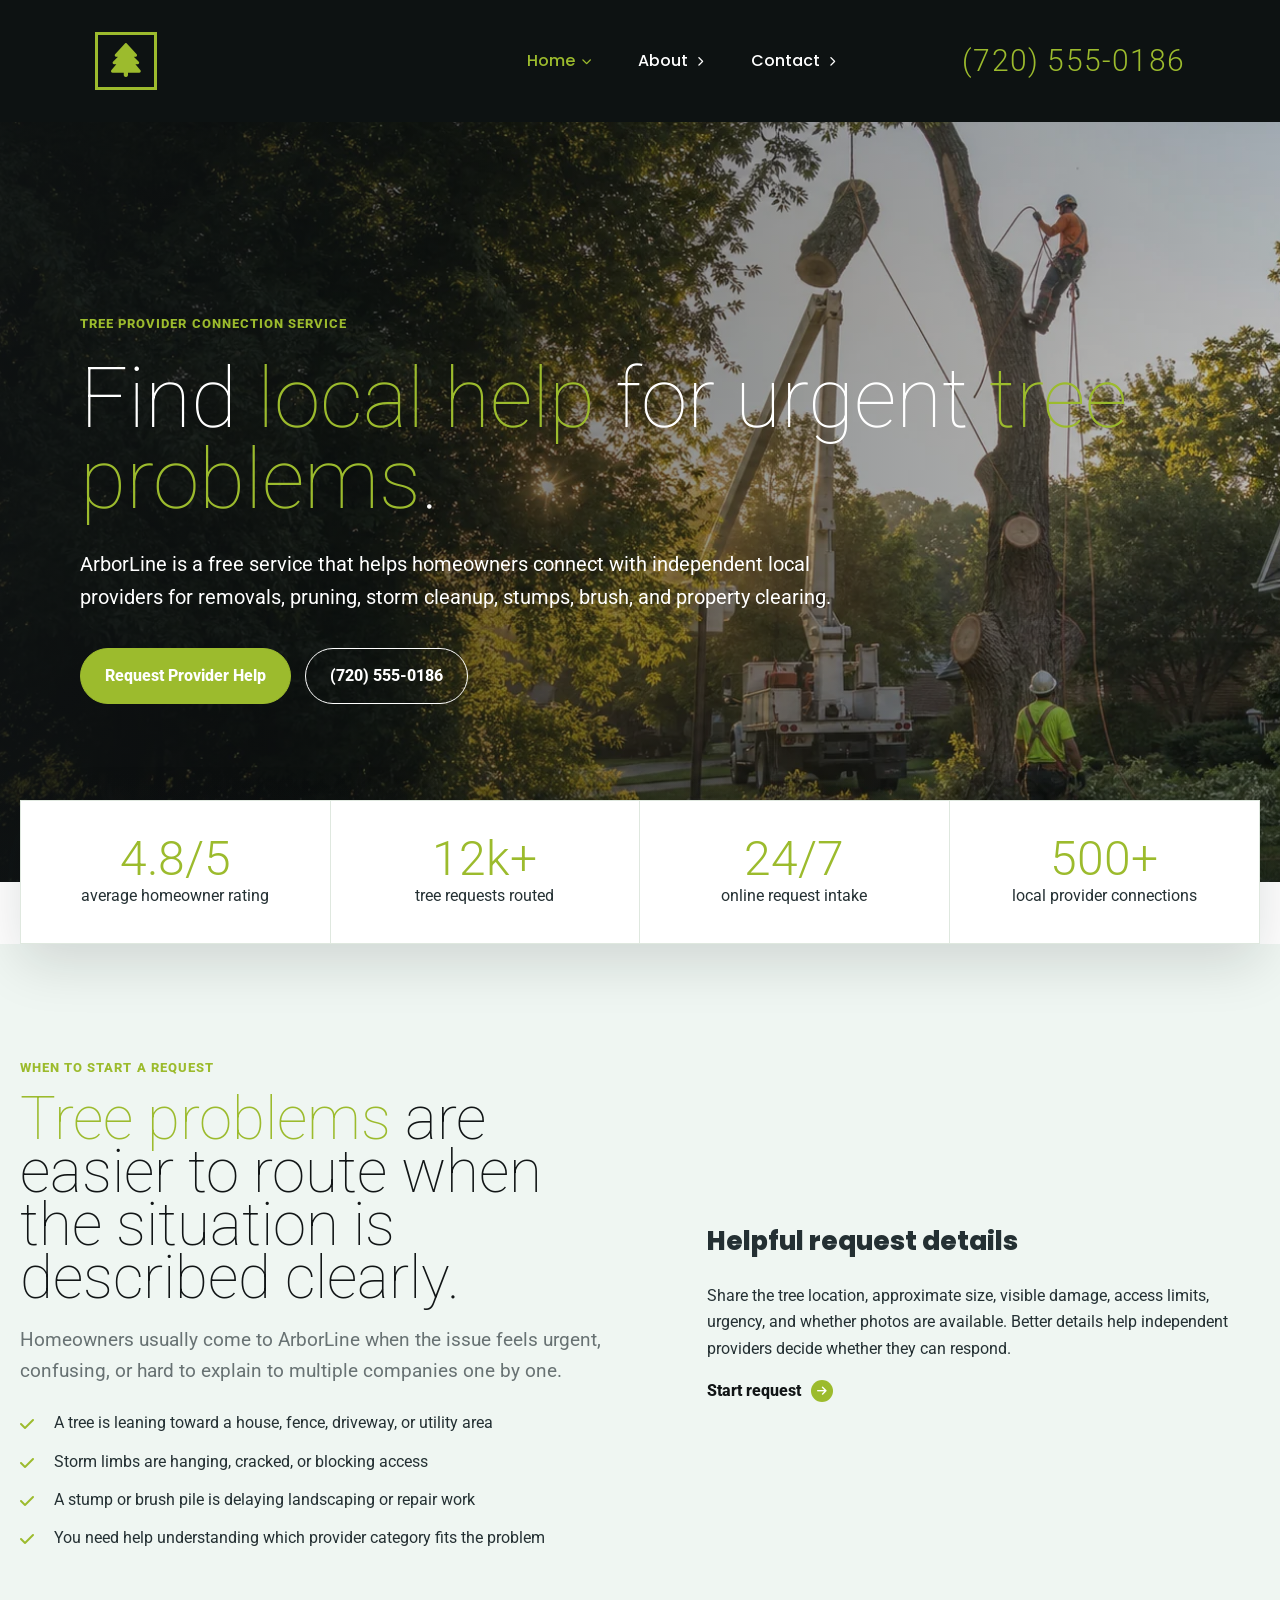
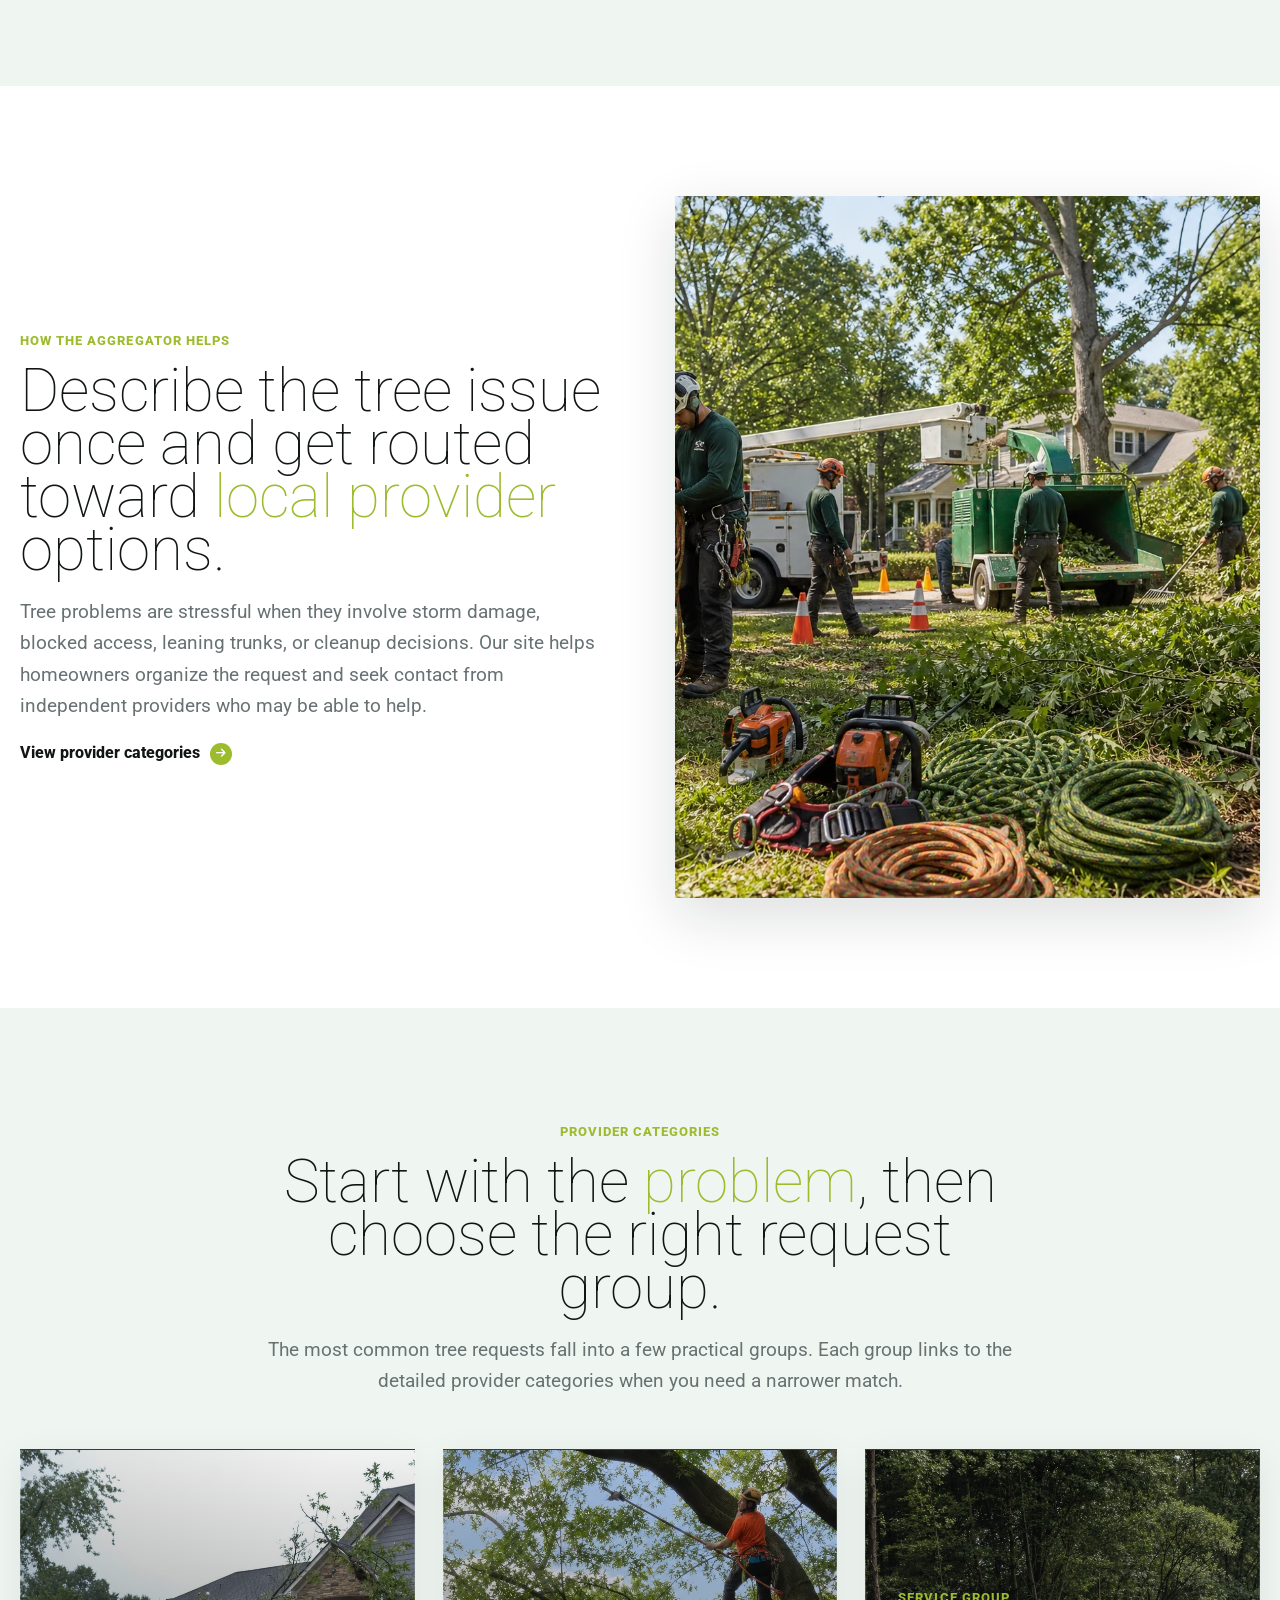
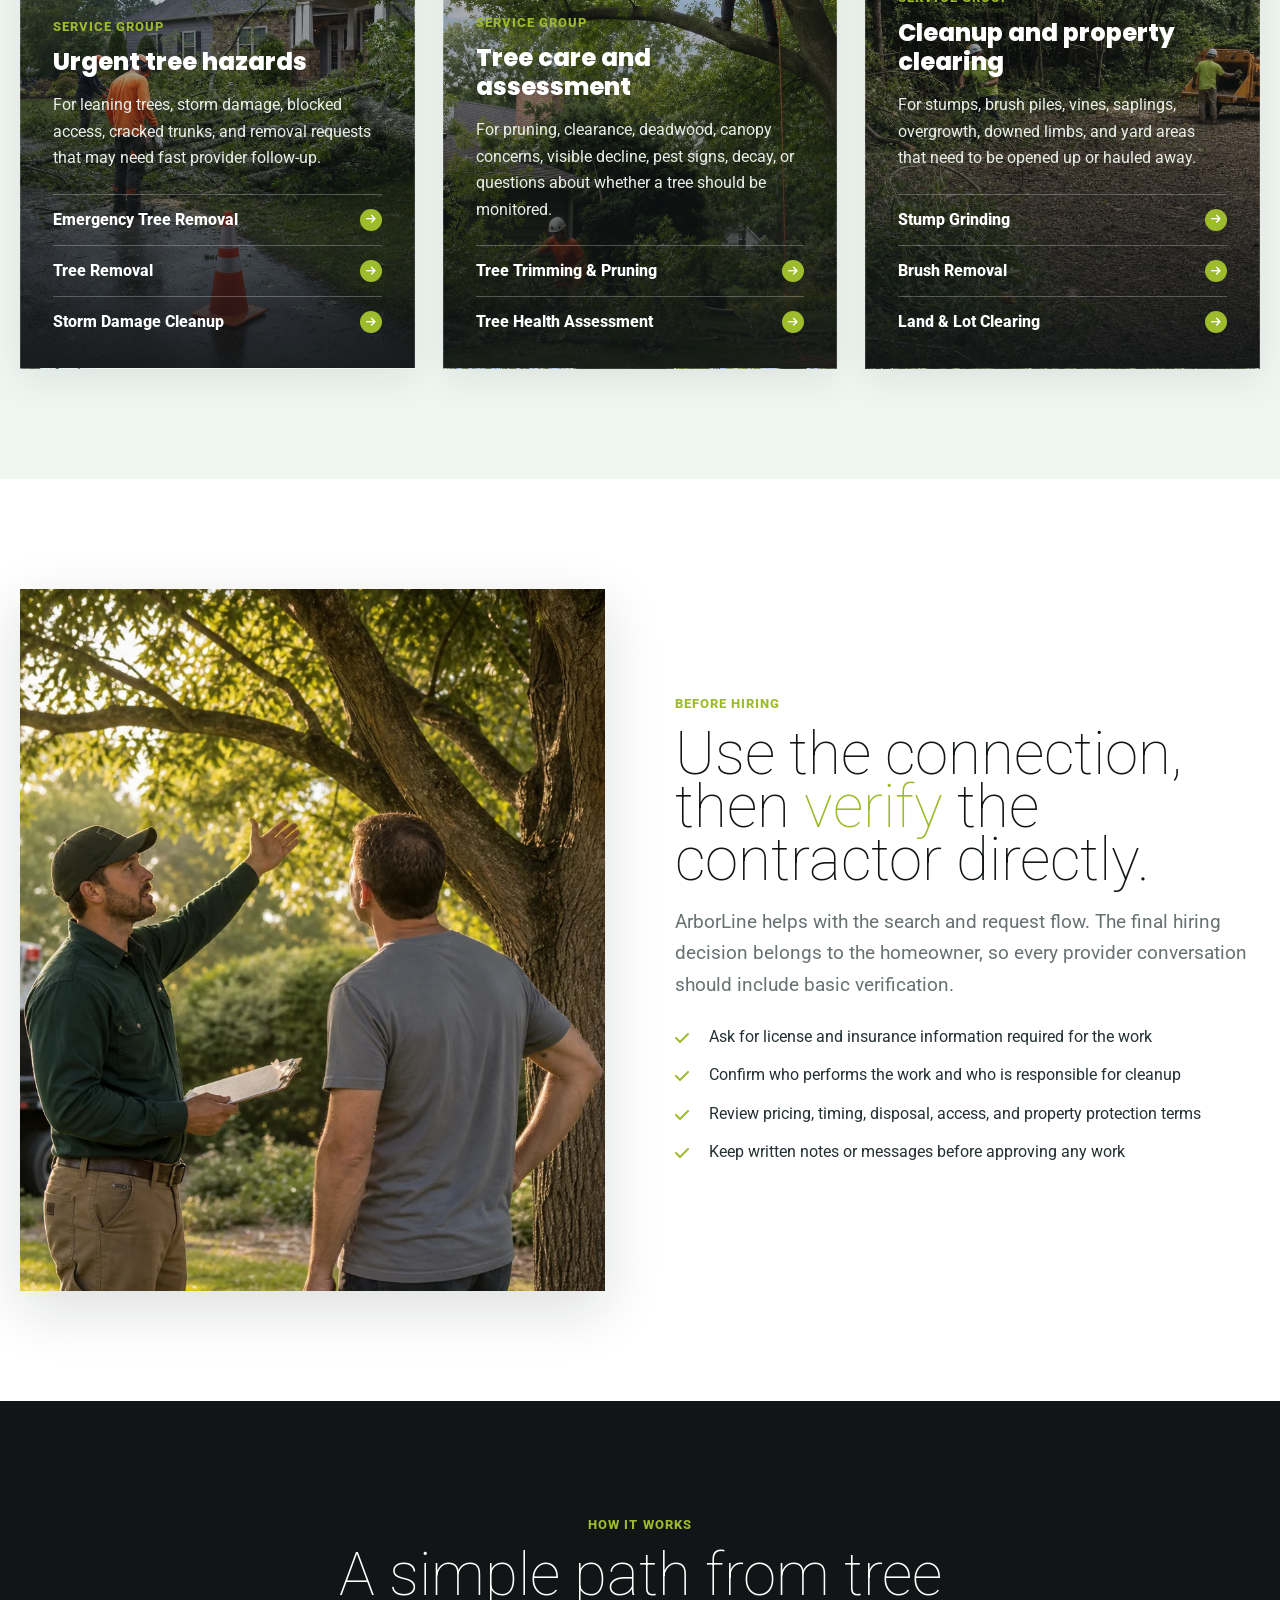
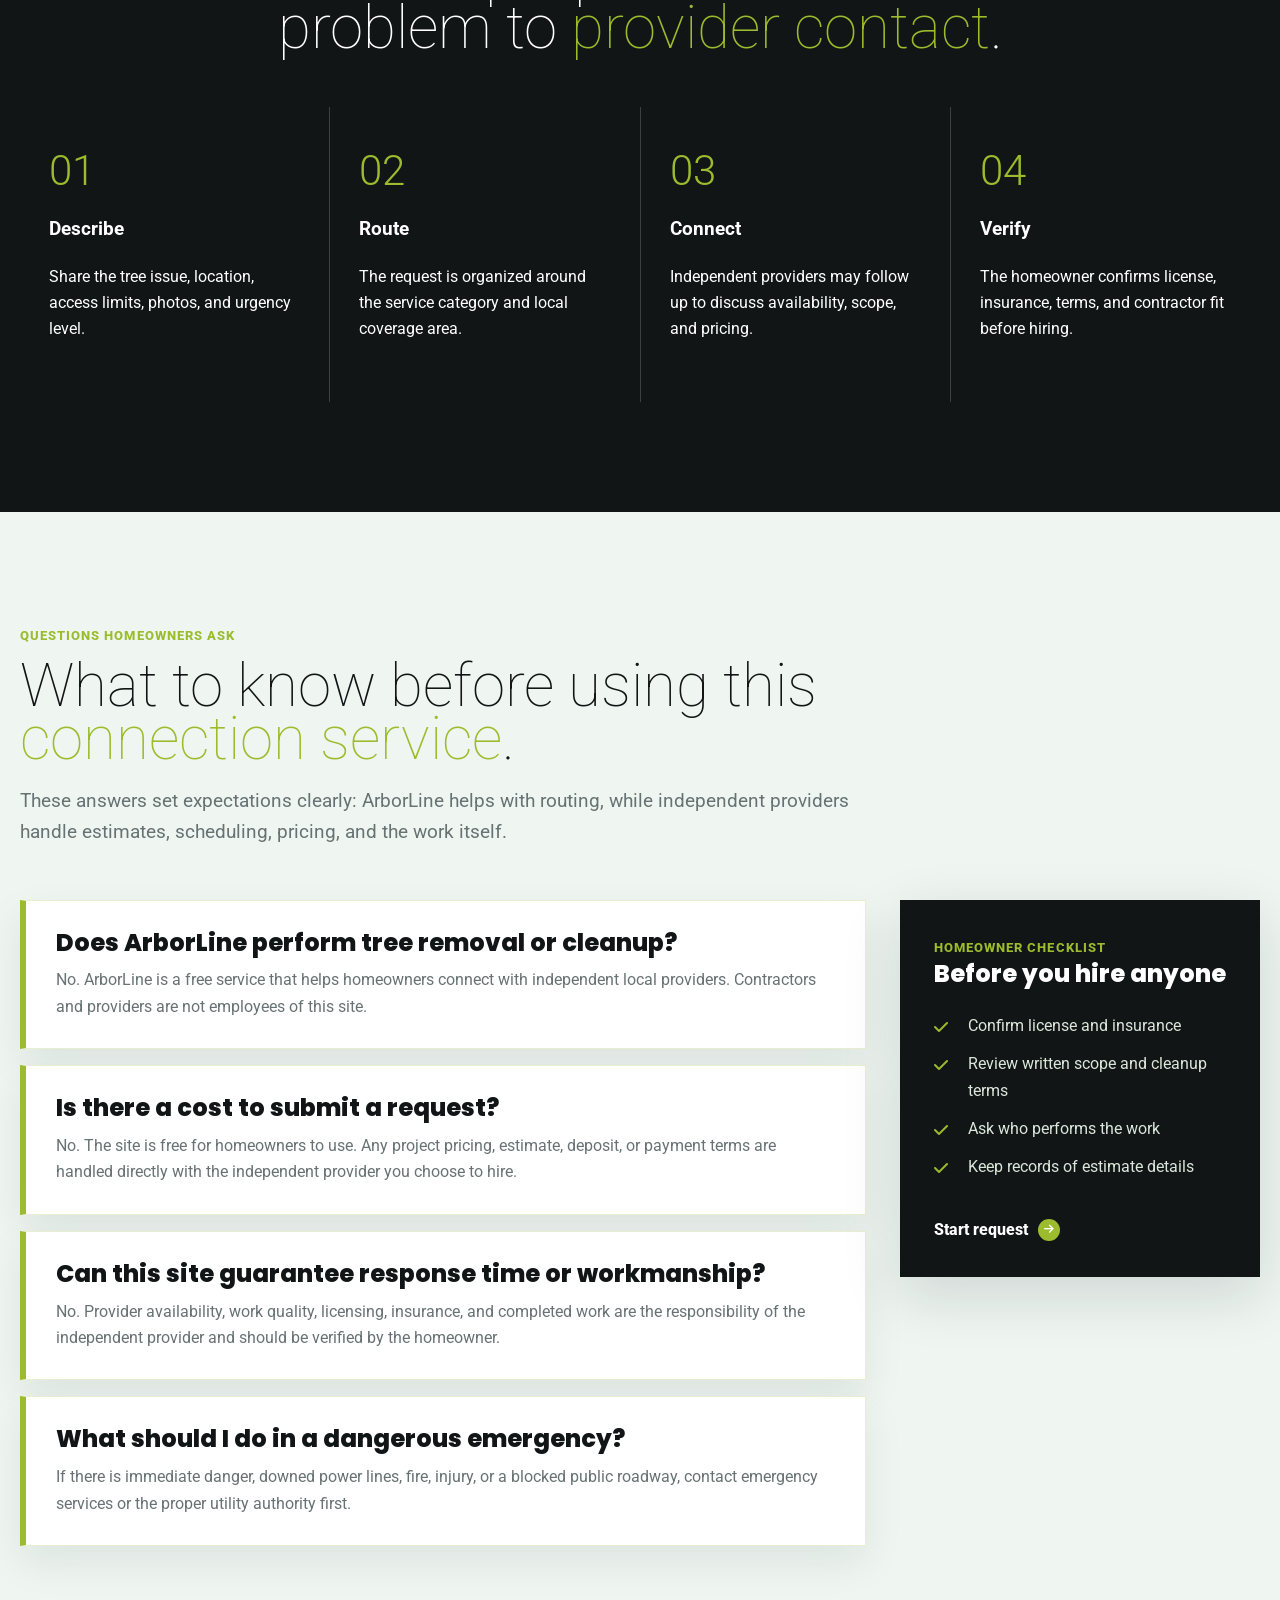
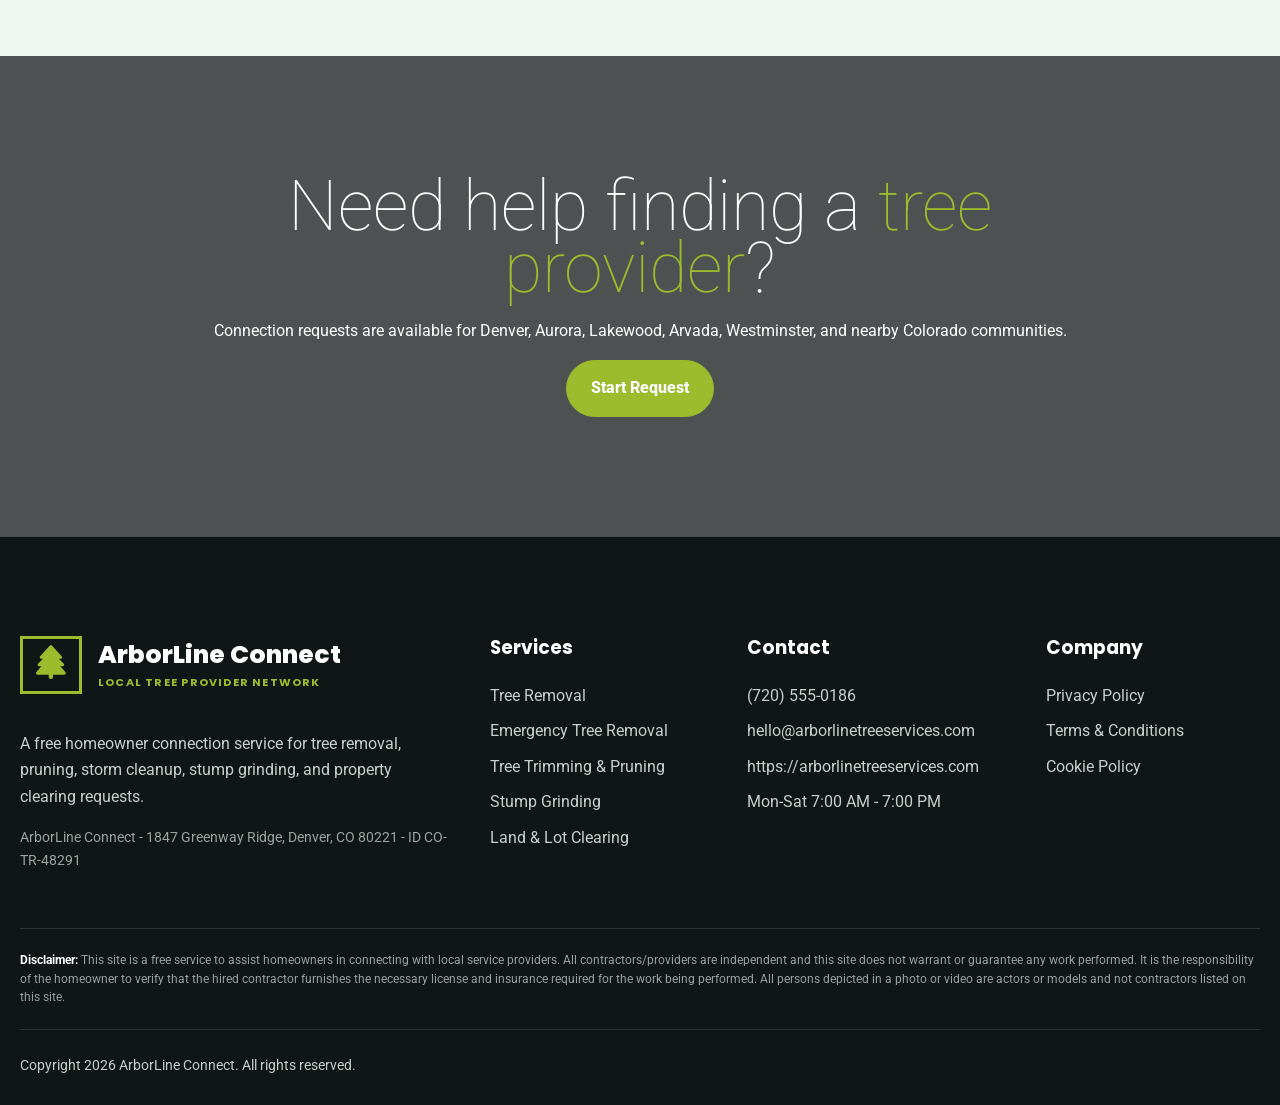
==== commit bf830e53: "+" ====
--- a/index.html
+++ b/index.html
@@ -41,7 +41,30 @@
         <div class="home-dropdown" data-home-dropdown>
           <a href="index.html#home" data-section-link="home">Top</a>
           <a href="index.html#start-request" data-section-link="start-request">Start request</a>
-          <a href="index.html#provider-categories" data-section-link="provider-categories">Provider categories</a>
+          <div class="dropdown-branch provider-branch">
+            <a class="dropdown-branch-link" href="index.html#provider-categories" data-section-link="provider-categories">Provider categories <i class="fa-solid fa-chevron-right"></i></a>
+            <div class="dropdown-panel category-panel">
+
+            <div class="dropdown-branch">
+              <a class="dropdown-branch-link" href="index.html#provider-categories">Urgent tree hazards <i class="fa-solid fa-chevron-right"></i></a>
+              <div class="dropdown-panel">
+                <a href="services/emergency-tree-removal.html">Emergency Tree Removal</a><a href="services/tree-removal.html">Tree Removal</a><a href="services/storm-damage-cleanup.html">Storm Damage Cleanup</a>
+              </div>
+            </div>
+            <div class="dropdown-branch">
+              <a class="dropdown-branch-link" href="index.html#provider-categories">Tree care and assessment <i class="fa-solid fa-chevron-right"></i></a>
+              <div class="dropdown-panel">
+                <a href="services/tree-trimming-pruning.html">Tree Trimming & Pruning</a><a href="services/tree-health-assessment.html">Tree Health Assessment</a>
+              </div>
+            </div>
+            <div class="dropdown-branch">
+              <a class="dropdown-branch-link" href="index.html#provider-categories">Cleanup and property clearing <i class="fa-solid fa-chevron-right"></i></a>
+              <div class="dropdown-panel">
+                <a href="services/stump-grinding.html">Stump Grinding</a><a href="services/brush-removal.html">Brush Removal</a><a href="services/land-lot-clearing.html">Land & Lot Clearing</a>
+              </div>
+            </div>
+            </div>
+          </div>
           <a href="index.html#how-it-works" data-section-link="how-it-works">How it works</a>
           <a href="index.html#faq" data-section-link="faq">FAQ</a>
         </div>
@@ -139,7 +162,6 @@
     </div>
   </div>
 </article></div>
-      <div class="section-title reveal service-all-link"><a class="text-link" href="#provider-categories">Review provider groups <i class="fa-solid fa-arrow-right"></i></a></div>
     </div>
   </section>
   <section class="section">
@@ -212,6 +234,10 @@
   </section>
   <section class="cta-band reveal"><div class="container"><h2>Need help finding a <span class="accent-text">tree provider</span>?</h2><p>Connection requests are available for <span data-service-area></span>.</p><a class="btn" href="contact.html">Start Request</a></div></section>
 </main>
+<a class="floating-cta" data-floating-cta href="#" aria-label="Call ArborLine Connect">
+  <i class="fa-solid fa-phone" aria-hidden="true"></i>
+  <span>Call</span>
+</a>
 
 <footer class="footer">
   <div class="container footer-grid">
--- a/css/styles.css
+++ b/css/styles.css
@@ -1,5 +1,6 @@
 :root{--green:#9cbb2d;--deep:#111516;--ink:#243033;--muted:#687273;--pale:#eff6f2;--cream:#fbfbf4;--line:#dfe8df;--container:1440px;--shadow:0 18px 55px rgba(17,21,22,.14)}
 .page-loader{position:fixed;inset:0;z-index:9999;display:grid;place-items:center;background:radial-gradient(circle at 50% 43%,rgba(156,187,45,.16),rgba(13,18,18,.96) 34%,#0d1212 100%);opacity:0;visibility:hidden;pointer-events:none;transition:.38s opacity ease,.38s visibility ease}.page-loader.is-active{opacity:1;visibility:visible;pointer-events:auto}.loader-inner{display:grid;place-items:center;gap:22px;transform:translateY(6px);transition:.38s transform ease}.page-loader.is-active .loader-inner{transform:translateY(0)}.saw-blade{position:relative;width:118px;height:118px;border-radius:50%;background:repeating-conic-gradient(from 4deg,#eef3ee 0 7deg,#6f7975 7deg 11deg,#d7ded8 11deg 19deg,#8a9490 19deg 24deg);box-shadow:0 0 0 5px rgba(255,255,255,.06),0 18px 52px rgba(0,0,0,.42),0 0 42px rgba(156,187,45,.24);animation:saw-spin .82s linear infinite}.saw-blade:before{content:"";position:absolute;inset:13px;border-radius:50%;background:conic-gradient(from 20deg,#aeb8b3,#f8fbf8 18%,#7d8782 36%,#e8eee9 55%,#78827e 76%,#cfd8d2);box-shadow:inset 0 0 0 1px rgba(17,21,22,.28),inset 0 0 22px rgba(17,21,22,.32)}.saw-blade:after{content:"";position:absolute;inset:43px;border-radius:50%;background:radial-gradient(circle,#0d1212 0 28%,var(--green) 30% 58%,#161d1d 60% 100%);box-shadow:0 0 0 5px rgba(17,21,22,.42),0 0 20px rgba(156,187,45,.35)}.saw-blade span{position:absolute;left:50%;top:50%;width:13px;height:36px;margin:-18px 0 0 -6.5px;border-radius:999px;background:rgba(13,18,18,.42);box-shadow:0 0 0 1px rgba(255,255,255,.22);transform-origin:50% 59px}.saw-blade span:nth-child(1){transform:rotate(0deg) translateY(-32px)}.saw-blade span:nth-child(2){transform:rotate(120deg) translateY(-32px)}.saw-blade span:nth-child(3){transform:rotate(240deg) translateY(-32px)}.loader-text{font:700 12px/1 Poppins,Arial,sans-serif;letter-spacing:.18em;text-transform:uppercase;color:#dce7dc}.loader-text:after{content:"";display:inline-block;width:1.4em;text-align:left;animation:loader-dots 1.2s steps(4,end) infinite}@keyframes saw-spin{to{transform:rotate(360deg)}}@keyframes loader-dots{0%{content:""}25%{content:"."}50%{content:".."}75%,100%{content:"..."}}
+.floating-cta{position:fixed;right:24px;bottom:24px;z-index:80;display:inline-flex;align-items:center;justify-content:center;gap:10px;min-height:52px;padding:14px 20px;background:var(--green);color:#0d1212;border:1px solid rgba(255,255,255,.28);border-radius:999px;box-shadow:0 18px 44px rgba(0,0,0,.28);font:800 14px/1 Poppins,Arial,sans-serif;letter-spacing:.02em;opacity:0;visibility:hidden;pointer-events:none;transform:translateY(18px);transition:.28s opacity ease,.28s visibility ease,.28s transform ease,.22s background-color,.22s color,.22s box-shadow}.floating-cta i{font-size:16px}.floating-cta.is-visible{opacity:1;visibility:visible;pointer-events:auto;transform:translateY(0)}.floating-cta:hover{background:#fff;color:var(--deep);box-shadow:0 22px 54px rgba(0,0,0,.32);transform:translateY(-2px)}.nav-open .floating-cta,.modal-open .floating-cta{opacity:0;visibility:hidden;pointer-events:none;transform:translateY(18px)}
 *{box-sizing:border-box}html{scroll-behavior:smooth}body{margin:0;font-family:Roboto,Arial,sans-serif;color:var(--ink);background:#fff;line-height:1.65;min-width:320px}img{max-width:100%;display:block}a{color:inherit;text-decoration:none}a:focus-visible,button:focus-visible,input:focus-visible,select:focus-visible,textarea:focus-visible{outline:3px solid var(--green);outline-offset:4px}.container{width:min(calc(100% - 40px),var(--container));margin-inline:auto}.topline{background:var(--deep);color:#dce7dc;font-size:14px}.topbar{display:flex;justify-content:space-between;gap:16px;padding:8px 0}.site-header{position:sticky;top:0;z-index:50;background:rgba(255,255,255,.96);transition:.3s box-shadow,.3s transform}.site-header.is-scrolled{box-shadow:0 10px 35px rgba(0,0,0,.09)}.navrow{height:86px;display:flex;align-items:center;justify-content:space-between;gap:20px}.brand{display:inline-flex;align-items:center;gap:12px;font-family:Poppins,Arial,sans-serif;font-weight:800;font-size:24px;color:var(--deep)}.brand-mark{display:grid;place-items:center;width:42px;height:42px;background:var(--green);color:#fff;border-radius:50%;box-shadow:0 8px 20px rgba(156,187,45,.35)}.menu{display:flex;align-items:center;gap:28px;font-family:Poppins,Arial,sans-serif;font-weight:600}.menu a{position:relative}.menu>a:not(.nav-phone):after{content:"";position:absolute;left:0;bottom:-9px;width:0;height:2px;background:var(--green);transition:.25s}.menu>a:hover:after{width:100%}.nav-phone,.btn{display:inline-flex;align-items:center;justify-content:center;gap:9px;background:var(--green);color:#fff;padding:14px 24px;border-radius:999px;font-weight:800;border:1px solid var(--green);transition:.25s}.nav-phone:hover,.btn:hover{background:var(--deep);border-color:var(--deep);transform:translateY(-2px)}.btn.secondary{background:transparent;color:#fff;border-color:#fff}.btn.secondary:hover{background:#fff;color:var(--deep)}.menu-toggle{display:none;background:none;border:0;width:44px;height:44px}.menu-toggle span{display:block;height:2px;background:var(--deep);margin:7px 6px}.hero{min-height:760px;display:grid;align-items:center;position:relative;background-color:var(--deep);background-image:linear-gradient(90deg,rgba(17,21,22,.66),rgba(17,21,22,.28),rgba(17,21,22,.04)),var(--hero);background-position:center;background-size:cover;background-attachment:fixed;color:#fff;overflow:hidden}.hero:after,.page-hero:after{content:"";position:absolute;inset:auto 0 0;height:110px;background:linear-gradient(transparent,rgba(17,21,22,.48))}.hero-content{position:relative;z-index:1;max-width:820px;padding:70px 0}.eyebrow,.kicker{display:inline-block;color:var(--green);font-weight:800;text-transform:uppercase;letter-spacing:.08em;font-size:13px}.hero h1,.page-hero h1{font:800 clamp(42px,7vw,86px)/.95 Poppins,Arial,sans-serif;margin:18px 0 24px;letter-spacing:0}.hero p,.page-hero p{font-size:20px;max-width:720px}.hero-actions{display:flex;flex-wrap:wrap;gap:14px;margin-top:34px}.section{padding:110px 0}.section.alt{background:var(--pale)}.section.dark{background:var(--deep);color:#fff}.split{display:grid;grid-template-columns:1fr 1fr;gap:70px;align-items:center}.section-title{max-width:760px;margin:0 auto 52px;text-align:center}.section-title.left{text-align:left;margin-left:0}.section-title h2,.split h2{font:800 clamp(34px,4vw,56px)/1.05 Poppins,Arial,sans-serif;color:var(--deep);margin:12px 0}.dark .section-title h2,.dark h2{color:#fff}.lead{font-size:19px;color:var(--muted)}.dark .lead{color:#cdd6d0}.stats{display:grid;grid-template-columns:repeat(4,1fr);border:1px solid var(--line);background:#fff;margin-top:-82px;position:relative;z-index:5;box-shadow:var(--shadow)}.stat{padding:34px;text-align:center;border-right:1px solid var(--line)}.stat:last-child{border-right:0}.stat strong{display:block;color:var(--green);font:300 48px/1 Roboto,Arial}.service-grid{display:grid;grid-template-columns:repeat(4,1fr);gap:28px}.service-group-grid{grid-template-columns:repeat(3,1fr)}.service-card{background:#fff;box-shadow:0 10px 35px rgba(17,21,22,.08);overflow:hidden;transition:.3s transform,.3s box-shadow}.service-card:hover{transform:translateY(-8px);box-shadow:var(--shadow)}.service-group-card{position:relative;min-height:520px;display:flex;align-items:flex-end;background-color:var(--deep);background-image:linear-gradient(180deg,rgba(17,21,22,.05) 0%,rgba(17,21,22,.36) 42%,rgba(17,21,22,.9) 100%),var(--card-image);background-position:center;background-size:cover;color:#fff}.service-group-card:before{content:"";position:absolute;inset:0;background:linear-gradient(120deg,rgba(17,21,22,.14),transparent 46%);pointer-events:none}.service-group-card:hover{background-size:cover}.service-group-card .service-card-body{position:relative;z-index:1;width:100%;padding:32px}.service-group-card .kicker{color:var(--green)}.service-group-card .service-card-body h3{color:#fff}.service-group-card p{color:#e7eee8}.image-link{display:block;overflow:hidden;aspect-ratio:4/3}.image-link img{width:100%;height:100%;object-fit:cover;transition:.5s transform}.service-card:hover img{transform:scale(1.08)}.service-card-body{padding:28px}.service-card h3{font:800 24px/1.2 Poppins,Arial;margin:8px 0 12px;color:var(--deep)}.group-links{display:grid;gap:12px;margin-top:22px}.group-links .text-link{justify-content:space-between;border-top:1px solid rgba(255,255,255,.26);padding-top:12px;color:#fff}.service-all-link{margin-top:34px;margin-bottom:0}.text-link{display:inline-flex;align-items:center;gap:10px;font-weight:800;color:var(--deep)}.text-link i{background:var(--green);color:#fff;border-radius:50%;font-size:11px;width:22px;height:22px;display:grid;place-items:center;transition:.25s;flex:0 0 auto}.text-link:hover i{transform:translateX(7px);background:var(--deep)}.service-group-card .text-link:hover i{background:#fff;color:var(--deep)}.photo-frame{position:relative;overflow:hidden;box-shadow:var(--shadow)}.photo-frame img{width:100%;height:100%;object-fit:cover}.photo-frame.tall{aspect-ratio:5/6}.badge{position:absolute;left:26px;bottom:26px;background:var(--green);color:#fff;padding:22px;max-width:260px;font-weight:800}.process-section{position:relative;isolation:isolate;overflow:hidden;background-color:var(--deep)}.process-bg-layer,.process-bg-shade{position:absolute;inset:0;pointer-events:none}.process-bg-layer{z-index:-2;background-position:center;background-size:cover;opacity:0;transform:scale(1.03);transition:.65s opacity ease,.85s transform ease}.process-bg-shade{z-index:-1;background:linear-gradient(180deg,rgba(17,21,22,.76),rgba(17,21,22,.9));opacity:0;transition:.5s opacity ease}.process-bg-describe{background-image:url('../assets/images/process-describe-hover.webp')}.process-bg-route{background-image:url('../assets/images/process-route-hover.webp')}.process-bg-connect{background-image:url('../assets/images/process-connect-hover.webp')}.process-bg-verify{background-image:url('../assets/images/process-verify-hover.webp')}.process-section[data-process-bg] .process-bg-shade{opacity:1}.process-section[data-process-bg="describe"] .process-bg-describe,.process-section[data-process-bg="route"] .process-bg-route,.process-section[data-process-bg="connect"] .process-bg-connect,.process-section[data-process-bg="verify"] .process-bg-verify{opacity:1;transform:scale(1)}.process-list{display:grid;grid-template-columns:repeat(4,1fr);gap:1px;background:#394144}.process-step{position:relative;background:var(--deep);border:1px solid transparent;padding:42px 28px;min-height:230px;transition:.25s background-color,.25s border-color,.25s box-shadow,.25s transform,.25s backdrop-filter}.process-section[data-process-bg] .process-step{background:rgba(17,21,22,.88);backdrop-filter:blur(1px)}.process-step:hover,.process-step:focus-within{background:rgba(29,37,40,.76);border-color:rgba(156,187,45,.55);box-shadow:0 18px 46px rgba(0,0,0,.24),inset 0 1px 0 rgba(255,255,255,.08);transform:translateY(-6px);z-index:2}.process-step:hover span,.process-step:focus-within span{color:#fff}.process-step span{display:block;color:var(--green);font:300 42px/1 Roboto,Arial;margin-bottom:22px;transition:.25s color}.cta-band{background:linear-gradient(rgba(17,21,22,.74),rgba(17,21,22,.74)),url('../assets/images/process-worksite.webp') center/cover fixed;color:#fff;text-align:center;padding:120px 0}.cta-band h2{font:800 clamp(36px,5vw,64px)/1.05 Poppins,Arial;margin:0 auto 18px;max-width:900px}.page-hero{position:relative;min-height:440px;display:grid;align-items:end;color:#fff;background-color:var(--deep);background-image:linear-gradient(90deg,rgba(17,21,22,.68),rgba(17,21,22,.2)),var(--hero);background-position:center;background-size:cover}.page-hero .container{position:relative;z-index:1;padding:110px 0 70px}.detail-grid{display:grid;grid-template-columns:minmax(0,1fr) 360px;gap:60px}.detail-content h2,.detail-content h3{font-family:Poppins,Arial,sans-serif;color:var(--deep);line-height:1.15}.check-list{list-style:none;padding:0;margin:24px 0;display:grid;gap:12px}.check-list li{padding-left:34px;position:relative}.check-list li:before{content:"\f00c";font-family:"Font Awesome 6 Free";font-weight:900;position:absolute;left:0;top:1px;color:var(--green)}.faq-layout>.section-title{max-width:860px}.faq-grid{display:grid;grid-template-columns:minmax(0,1fr) 360px;gap:34px;align-items:start}.faq-list{display:grid;gap:16px}.faq-item{background:#fff;border:1px solid rgba(156,187,45,.22);border-left:6px solid var(--green);padding:28px 30px;box-shadow:0 16px 38px rgba(17,21,22,.08);transition:.25s transform,.25s box-shadow}.faq-item:hover{transform:translateY(-4px);box-shadow:0 22px 52px rgba(17,21,22,.12)}.faq-item h3,.faq-note h3{font:800 24px/1.2 Poppins,Arial;margin:0 0 10px;color:var(--deep)}.faq-item p{margin:0;color:var(--muted)}.faq-note{background:var(--deep);color:#fff;padding:34px;position:sticky;top:120px;box-shadow:var(--shadow)}.faq-note h3{color:#fff}.faq-note .check-list{margin:24px 0 28px}.faq-note .check-list li{color:#dce7dc}.faq-note .check-list li:before{color:var(--green)}.faq-note .text-link{color:#fff;margin-top:8px}.sidebar-card{background:var(--pale);padding:32px;position:sticky;top:120px}.sidebar-card h3{font:800 26px/1.2 Poppins,Arial;margin-top:0}.form-grid{display:grid;grid-template-columns:1fr 1fr;gap:14px}.form-grid .full{grid-column:1/-1}label{font-weight:800;color:var(--deep)}input,textarea,select{width:100%;border:1px solid var(--line);padding:14px 15px;font:inherit;margin-top:6px;background:#fff}textarea{min-height:150px;resize:vertical}.contact-info{display:grid;gap:18px}.info-line{display:flex;gap:16px;align-items:flex-start}.info-line i{color:var(--green);font-size:22px;margin-top:6px}.legal{max-width:920px}.legal h2{font-family:Poppins,Arial,sans-serif;margin-top:42px;color:var(--deep)}.footer{background:#101516;color:#c7d0cb;padding:78px 0 28px}.footer-grid{display:grid;grid-template-columns:2fr 1fr 1.2fr 1fr;gap:42px}.footer h3{font-family:Poppins,Arial;color:#fff}.footer a,.footer span{display:block;margin:9px 0}.footer .brand{display:inline-flex}.footer-brand{color:#fff}.company-line{font-size:14px;color:#99a59f}.company-line span{display:inline;margin:0}.footer-disclaimer{border-top:1px solid #2b3335;margin-top:42px;padding-top:22px;font-size:12px;line-height:1.55;color:#98a39f}.footer-disclaimer strong{color:#fff}.copyright{border-top:1px solid #2b3335;margin-top:22px;padding-top:24px;font-size:14px}.reveal{opacity:1;transform:none;transition:opacity .7s ease,transform .7s ease}.reveal.is-visible{opacity:1;transform:none}
 .service-card{border:1px solid transparent;transition:.3s transform,.3s box-shadow,.3s border-color}.service-card:hover{border-color:rgba(156,187,45,.34)}.service-group-card{border-color:rgba(255,255,255,.14);transition:.35s transform,.35s box-shadow,.35s border-color,.55s background-position}.service-group-card:before{opacity:.72;transition:.35s opacity,.35s background}.service-group-card:hover{transform:translateY(-8px);background-position:center 46%;border-color:rgba(156,187,45,.72);box-shadow:0 28px 72px rgba(0,0,0,.22)}.service-group-card:hover:before{opacity:1;background:linear-gradient(120deg,rgba(156,187,45,.2),rgba(17,21,22,.16) 42%,transparent 72%)}.service-group-card .service-card-body{transition:.3s transform}.service-group-card:hover .service-card-body{transform:translateY(-6px)}.service-group-card:hover .text-link i{background:#fff;color:var(--deep);transform:translateX(4px)}.service-group-card .text-link:hover i{background:#fff;color:var(--deep);transform:translateX(8px)}
 .brand{gap:14px;line-height:1;min-width:0;transition:.25s transform}.brand:hover{transform:translateY(-1px)}.brand-mark{position:relative;width:60px;height:48px;flex:0 0 60px;border-radius:20px 10px 20px 10px;background:linear-gradient(135deg,#111516 0%,#22302d 58%,#9cbb2d 100%);box-shadow:0 14px 30px rgba(17,21,22,.18),inset 0 1px 0 rgba(255,255,255,.22);overflow:hidden}.brand-mark:after{content:"";position:absolute;inset:5px;border:1px solid rgba(255,255,255,.18);border-radius:16px 8px 16px 8px;pointer-events:none}.brand-copy{display:grid;gap:4px;min-width:0}.brand-name{display:block;font:800 24px/1 Poppins,Arial,sans-serif;color:var(--deep);white-space:nowrap}.brand-tagline{display:block;font:700 11px/1.1 Poppins,Arial,sans-serif;text-transform:uppercase;letter-spacing:.12em;color:#6f7b76;white-space:nowrap}.footer-brand .brand-name{color:#fff}.footer-brand .brand-tagline{color:#99a59f}.footer-brand .brand-mark{box-shadow:0 16px 34px rgba(0,0,0,.28),inset 0 1px 0 rgba(255,255,255,.22)}
@@ -16,14 +17,23 @@
 .footer a{transition:.25s color,.25s transform,.25s opacity}.footer a:not(.brand):hover{color:var(--green);transform:translateX(5px)}.footer-brand:hover{transform:translateY(-3px)}.footer-brand .brand-mark{transition:.25s background-color,.25s box-shadow,.25s transform}.footer-brand .brand-mark i,.footer-brand .brand-name,.footer-brand .brand-tagline{transition:.25s color}.footer-brand:hover .brand-mark{background:var(--green);box-shadow:0 16px 38px rgba(156,187,45,.2);transform:translateY(-1px)}.footer-brand:hover .brand-mark i{color:#0d1212}.footer-brand:hover .brand-name{color:var(--green)}.footer-disclaimer a:hover,.copyright a:hover{color:var(--green)}
 .modal-open{overflow:hidden}.confirmation-modal{position:fixed;inset:0;z-index:9000;display:grid;place-items:center;padding:24px;background:rgba(13,18,18,.72);opacity:0;visibility:hidden;pointer-events:none;transition:.28s opacity,.28s visibility}.confirmation-modal.is-open{opacity:1;visibility:visible;pointer-events:auto}.confirmation-dialog{position:relative;width:min(100%,520px);background:#fff;color:var(--ink);padding:42px 38px;box-shadow:0 30px 80px rgba(0,0,0,.34);transform:translateY(14px);transition:.28s transform}.confirmation-modal.is-open .confirmation-dialog{transform:translateY(0)}.confirmation-icon{width:62px;height:62px;display:grid;place-items:center;background:var(--green);color:#0d1212;margin-bottom:22px;font-size:25px}.confirmation-dialog h2{font:800 32px/1.05 Poppins,Arial,sans-serif;margin:0 0 12px;color:var(--deep)}.confirmation-dialog p{margin:0;color:var(--muted)}.confirmation-dialog .btn{margin-top:28px}.modal-close{position:absolute;top:16px;right:16px;width:38px;height:38px;display:grid;place-items:center;border:1px solid var(--line);background:#fff;color:var(--deep);cursor:pointer;transition:.22s background-color,.22s color,.22s border-color}.modal-close:hover{background:var(--deep);border-color:var(--deep);color:#fff}
 .contact-info .info-line>div{display:grid;gap:3px}.contact-info .info-line strong{display:block;line-height:1.2}.contact-info .info-line a,.contact-info .info-line span{display:block;margin:0;color:var(--ink);line-height:1.45}
+.service-detail-media{display:grid;gap:22px;align-content:start}.service-detail-media img{width:100%;aspect-ratio:16/10;object-fit:cover;box-shadow:var(--shadow)}.service-detail-note{background:var(--deep);color:#dce7dc;padding:28px}.service-detail-note h3{font:800 24px/1.15 Poppins,Arial,sans-serif;color:#fff;margin:0 0 10px}.service-type-grid{display:grid;grid-template-columns:repeat(4,1fr);gap:18px}.service-type-card{background:#fff;border:1px solid rgba(156,187,45,.25);padding:28px;box-shadow:0 14px 34px rgba(17,21,22,.06);transition:.25s transform,.25s border-color,.25s box-shadow}.service-type-card:hover{transform:translateY(-5px);border-color:rgba(156,187,45,.7);box-shadow:0 22px 48px rgba(17,21,22,.12)}.service-type-card h3{font:800 22px/1.15 Poppins,Arial,sans-serif;color:var(--deep);margin:0 0 12px}.service-type-card p{margin:0;color:var(--muted)}.service-detail-blocks{display:grid;grid-template-columns:repeat(3,1fr);gap:28px}.service-detail-block{background:#fff;border-top:5px solid var(--green);padding:30px;box-shadow:0 16px 38px rgba(17,21,22,.08)}.service-detail-block h3{font:800 25px/1.15 Poppins,Arial,sans-serif;color:var(--deep);margin:0 0 18px}.service-detail-block .check-list{margin:0}.service-verify-band{background:var(--deep);color:#fff}.service-verify-band h2{color:#fff}.service-verify-band .lead{color:#dce7dc}.service-verify-band .check-list li{color:#dce7dc}.service-verify-band .check-list li:before{color:var(--green)}.service-verify-band .sidebar-card{background:#fff;color:var(--ink)}.service-verify-band .sidebar-card h3{color:var(--deep)}.service-verify-band .sidebar-card p{color:var(--muted)}.service-verify-band .sidebar-card a:not(.nav-phone){display:block;margin:11px 0;color:var(--deep);font-weight:800;transition:.22s color,.22s transform}.service-verify-band .sidebar-card a:not(.nav-phone):hover{color:var(--green);transform:translateX(4px)}
+.dropdown-branch{position:relative}.home-dropdown .dropdown-branch-link{display:flex;align-items:center;justify-content:space-between;gap:18px}.home-dropdown .dropdown-branch-link i{font-size:10px;color:currentColor;transition:.22s transform}.dropdown-panel{position:absolute;top:-14px;left:calc(100% + 10px);min-width:245px;background:#0d1212;border:1px solid rgba(156,187,45,.28);box-shadow:0 22px 52px rgba(0,0,0,.32);padding:14px 0;display:grid;gap:2px;opacity:0;visibility:hidden;transform:translateX(-6px);transition:.22s opacity,.22s transform,.22s visibility;z-index:70}.dropdown-branch:hover>.dropdown-panel,.dropdown-branch:focus-within>.dropdown-panel{opacity:1;visibility:visible;transform:translateX(0)}.dropdown-branch:hover>.dropdown-branch-link,.dropdown-branch:focus-within>.dropdown-branch-link{color:var(--green);background:rgba(156,187,45,.08)}.dropdown-branch:hover>.dropdown-branch-link i,.dropdown-branch:focus-within>.dropdown-branch-link i{transform:translateX(4px)}.category-panel{min-width:270px}.category-panel>.dropdown-branch>.dropdown-branch-link{font-weight:700}.category-panel .dropdown-panel{min-width:250px}
 [id]{scroll-margin-top:99px}
 @media (max-width:820px){.brand{gap:11px}.brand-mark{width:52px;height:42px;flex-basis:52px}.brand-name{font-size:21px}.brand-tagline{display:none}}
+@media (max-width:820px){.floating-cta{right:14px;bottom:max(14px,env(safe-area-inset-bottom));min-height:46px;padding:12px 15px;font-size:13px;gap:8px;box-shadow:0 14px 34px rgba(0,0,0,.26)}.floating-cta i{font-size:14px}}
+@media (max-width:820px){.footer-brand{gap:12px;margin-bottom:18px;align-items:center;max-width:100%}.footer-brand .brand-mark{width:52px;height:48px;flex:0 0 52px;border-width:2px}.footer-brand .brand-mark i{font-size:28px;transform:translateY(-1px)}.footer-brand .brand-copy{min-width:0;gap:3px}.footer-brand .brand-name{font-size:22px;line-height:1;white-space:normal}.footer-brand .brand-tagline{display:block;font-size:10px;line-height:1.15;letter-spacing:.08em;white-space:normal;max-width:210px}}
 @media (max-width:420px){.brand-mark{width:46px;height:38px;flex-basis:46px;border-radius:16px 8px}.brand-name{font-size:19px;max-width:170px;overflow:hidden;text-overflow:ellipsis}}
+@media (max-width:420px){.footer-brand{gap:10px;margin-bottom:16px}.footer-brand .brand-mark{width:46px;height:42px;flex-basis:46px;border-radius:0}.footer-brand .brand-mark i{font-size:25px}.footer-brand .brand-name{font-size:19px;max-width:none;overflow:visible;text-overflow:clip}.footer-brand .brand-tagline{font-size:9px;max-width:180px}}
+@media (max-width:1180px){.service-type-grid{grid-template-columns:repeat(2,1fr)}.service-detail-blocks{grid-template-columns:1fr}}
 @media (max-width:1180px){.service-grid{grid-template-columns:repeat(2,1fr)}.process-list{grid-template-columns:repeat(2,1fr)}.split{gap:40px}.footer-grid{grid-template-columns:1fr 1fr}}
-@media (max-width:820px){.topbar{display:none}.navrow{height:74px}.menu-toggle{display:block}.menu{position:absolute;left:20px;right:20px;top:74px;background:#fff;box-shadow:var(--shadow);padding:20px;display:none;flex-direction:column;align-items:flex-start}.menu.is-open{display:flex}.nav-phone{width:100%}.hero{min-height:650px;background-attachment:scroll}.stats{grid-template-columns:repeat(2,1fr);margin-top:0}.stat:nth-child(2){border-right:0}.split,.detail-grid,.faq-grid{grid-template-columns:1fr}.service-grid{grid-template-columns:1fr}.section{padding:76px 0}.hero p,.page-hero p{font-size:18px}.footer-grid{grid-template-columns:1fr}.form-grid{grid-template-columns:1fr}.form-grid .full{grid-column:auto}.sidebar-card,.faq-note{position:static}.cta-band{background-attachment:scroll}.container{width:min(calc(100% - 28px),var(--container))}}
-@media (max-width:820px){.site-header .container{width:min(calc(100% - 28px),var(--container))}.navrow{height:82px}.header-brand .brand-mark{width:52px;height:50px;flex-basis:52px}.header-brand .brand-mark i{font-size:28px}.menu-toggle span{background:var(--green)}.menu{top:82px;background:#0d1212;border:1px solid rgba(156,187,45,.28);box-shadow:0 20px 46px rgba(0,0,0,.28);gap:18px}.menu>a{color:#fff}.menu>a.is-active{color:var(--green)}.menu>a.header-phone,.nav-phone.header-phone{position:static;width:auto;font-size:24px;margin-top:8px;color:var(--green)}}
-@media (max-width:820px){.home-menu{width:100%;display:grid;gap:12px}.home-menu>.nav-link{width:100%}.home-dropdown{position:static;min-width:0;width:100%;opacity:1;visibility:visible;transform:none;box-shadow:none;border-color:rgba(156,187,45,.18);padding:8px 0}.home-dropdown a{padding:9px 14px;font-size:14px}.home-menu:hover>.nav-link i,.home-menu.is-active:hover>.nav-link i{transform:rotate(90deg)}}
-@media (max-width:820px){.about-menu{width:100%;display:grid;gap:12px}.about-menu>.nav-link{width:100%}.about-menu:hover>.nav-link i,.about-menu.is-active:hover>.nav-link i{transform:rotate(90deg)}}
+@media (max-width:820px){.topbar{display:none}.navrow{height:74px}.menu-toggle{display:block;position:relative;z-index:90}.menu{position:fixed;inset:0;width:100vw;height:100dvh;background:#fff;box-shadow:var(--shadow);padding:112px 20px 34px;display:flex;flex-direction:column;align-items:flex-start;overflow-y:auto;overflow-x:hidden;overscroll-behavior:contain;opacity:0;visibility:hidden;pointer-events:none;transform:translateX(-100%);transition:.42s transform ease,.28s opacity ease,.42s visibility ease}.menu.is-open{opacity:1;visibility:visible;pointer-events:auto;transform:translateX(0)}.nav-open{overflow:hidden}.nav-phone{width:100%}.hero{min-height:650px;background-attachment:scroll}.stats{grid-template-columns:repeat(2,minmax(0,1fr));gap:1px;border:0;margin-top:0;background:var(--line);box-shadow:0 12px 30px rgba(17,21,22,.1)}.stat{padding:16px 10px 14px;border:0;background:#fff;min-height:86px;display:grid;align-content:center}.stat strong{font-size:30px;line-height:.95}.stat span{font-size:12px;line-height:1.25;color:var(--muted)}.process-list{grid-template-columns:repeat(2,minmax(0,1fr));gap:1px}.process-step{min-height:156px;padding:18px 14px 16px}.process-step span{font-size:24px;margin-bottom:10px}.process-step h3{font-size:18px;line-height:1.1;margin:0 0 7px}.process-step p{font-size:13px;line-height:1.35;margin:0}.process-step:hover,.process-step:focus-within{transform:translateY(-3px)}.faq-list{gap:8px}.faq-item{border-left-width:4px;padding:16px 16px 15px;box-shadow:0 10px 24px rgba(17,21,22,.07)}.faq-item:hover{transform:translateY(-2px);box-shadow:0 14px 30px rgba(17,21,22,.1)}.faq-item h3{font-size:17px;line-height:1.16;margin-bottom:6px}.faq-item p{font-size:13px;line-height:1.42}.split,.detail-grid,.faq-grid{grid-template-columns:1fr}.service-grid{grid-template-columns:1fr}.service-group-grid{gap:12px}.service-group-card{min-height:310px}.service-group-card .service-card-body{padding:20px}.service-group-card .kicker{font-size:11px;letter-spacing:.06em}.service-group-card .service-card-body h3{font-size:21px;line-height:1.08;margin:6px 0 8px}.service-group-card p{font-size:13px;line-height:1.38;margin:0}.group-links{gap:7px;margin-top:14px}.group-links .text-link{padding-top:7px;font-size:13px;line-height:1.2}.section{padding:76px 0}.hero p,.page-hero p{font-size:18px}.footer-grid{grid-template-columns:1fr}.form-grid{grid-template-columns:1fr}.form-grid .full{grid-column:auto}.sidebar-card,.faq-note{position:static}.cta-band{background-attachment:scroll}.container{width:min(calc(100% - 28px),var(--container))}}
+@media (max-width:820px){.service-type-grid{grid-template-columns:1fr}.service-detail-note,.service-type-card,.service-detail-block{padding:24px}}
+@media (max-width:820px){.site-header .container{width:min(calc(100% - 28px),var(--container))}.navrow{height:82px}.header-brand .brand-mark{width:52px;height:50px;flex-basis:52px}.header-brand .brand-mark i{font-size:28px}.menu-toggle span{background:var(--green);transition:.25s transform,.25s opacity}.menu-toggle[aria-expanded="true"] span:nth-child(1){transform:translateY(9px) rotate(45deg)}.menu-toggle[aria-expanded="true"] span:nth-child(2){opacity:0}.menu-toggle[aria-expanded="true"] span:nth-child(3){transform:translateY(-9px) rotate(-45deg)}.menu{background:#0d1212;border:0;box-shadow:0 20px 46px rgba(0,0,0,.28);gap:18px;max-width:none;justify-content:flex-start}.menu>a{color:#fff}.menu>a.is-active{color:var(--green)}.menu>a.header-phone,.nav-phone.header-phone{position:static;width:auto;font-size:24px;margin-top:8px;color:var(--green)}}
+@media (max-width:820px){.home-menu{width:100%;max-width:100%;min-width:0;display:grid;gap:12px}.home-menu>.nav-link{width:100%;justify-content:space-between}.home-menu>.nav-link i,.about-menu>.nav-link i{transform:none}.home-menu.is-mobile-open>.nav-link i,.about-menu.is-mobile-open>.nav-link i{transform:rotate(90deg)}.home-dropdown{position:static;min-width:0;max-width:100%;width:100%;display:none;opacity:1;visibility:visible;transform:none;box-shadow:none;border-color:rgba(156,187,45,.18);padding:8px 0;overflow:hidden;box-sizing:border-box}.nav-item.is-mobile-open>.home-dropdown{display:grid}.home-dropdown a{padding:9px 14px;font-size:14px}.home-menu:hover>.nav-link i,.home-menu.is-active:hover>.nav-link i{transform:none}.home-menu.is-mobile-open:hover>.nav-link i,.home-menu.is-mobile-open.is-active:hover>.nav-link i{transform:rotate(90deg)}}
+@media (max-width:820px){.dropdown-branch{min-width:0;max-width:100%;box-sizing:border-box}.dropdown-panel{position:static;min-width:0;width:calc(100% - 14px);max-width:none;display:none;opacity:1;visibility:visible;transform:none;box-shadow:none;border:0;border-left:1px solid rgba(156,187,45,.22);margin:3px 0 6px 14px;padding:4px 0 4px 10px;box-sizing:border-box}.dropdown-branch.is-mobile-open>.dropdown-panel{display:grid}.category-panel{min-width:0}.home-dropdown .dropdown-branch-link i{transform:none}.dropdown-branch.is-mobile-open>.dropdown-branch-link i{transform:rotate(90deg)}}
+@media (max-width:820px){.home-dropdown a{min-width:0;white-space:normal;overflow-wrap:anywhere}.home-dropdown .dropdown-branch-link{align-items:flex-start}.home-dropdown .dropdown-branch-link i{margin-top:5px;flex:0 0 auto}}
+@media (max-width:820px){.about-menu{width:100%;display:grid;gap:12px}.about-menu>.nav-link{width:100%;justify-content:space-between}.about-menu:hover>.nav-link i,.about-menu.is-active:hover>.nav-link i{transform:none}.about-menu.is-mobile-open:hover>.nav-link i,.about-menu.is-mobile-open.is-active:hover>.nav-link i{transform:rotate(90deg)}}
 @media (max-width:820px){[id]{scroll-margin-top:69px}}
-@media (max-width:420px){.hero h1,.page-hero h1{font-size:38px}.stats{grid-template-columns:1fr}.stat{border-right:0;border-bottom:1px solid var(--line)}.process-list{grid-template-columns:1fr}.brand{font-size:20px}.hero-actions .btn{width:100%}.faq-item{padding:24px}}
+@media (max-width:420px){.hero h1,.page-hero h1{font-size:38px}.stats{grid-template-columns:repeat(2,minmax(0,1fr))}.stat{min-height:78px;padding:13px 8px 12px}.stat strong{font-size:26px}.stat span{font-size:11px}.process-step{min-height:148px;padding:16px 12px 14px}.process-step span{font-size:22px}.process-step h3{font-size:17px}.process-step p{font-size:12px}.faq-list{gap:6px}.faq-item{padding:12px 12px 11px}.faq-item h3{font-size:15px;line-height:1.1;margin-bottom:5px}.faq-item p{font-size:12px;line-height:1.32}.service-group-grid{gap:10px}.service-group-card{min-height:250px}.service-group-card .service-card-body{padding:15px}.service-group-card .service-card-body h3{font-size:18px;margin-bottom:6px}.service-group-card p{font-size:12px;line-height:1.32}.group-links{gap:5px;margin-top:10px}.group-links .text-link{font-size:12px;padding-top:5px}.brand{font-size:20px}.hero-actions .btn{width:100%}}
 @media (prefers-reduced-motion:reduce){*{scroll-behavior:auto!important;transition:none!important;animation:none!important}.reveal{opacity:1;transform:none}}
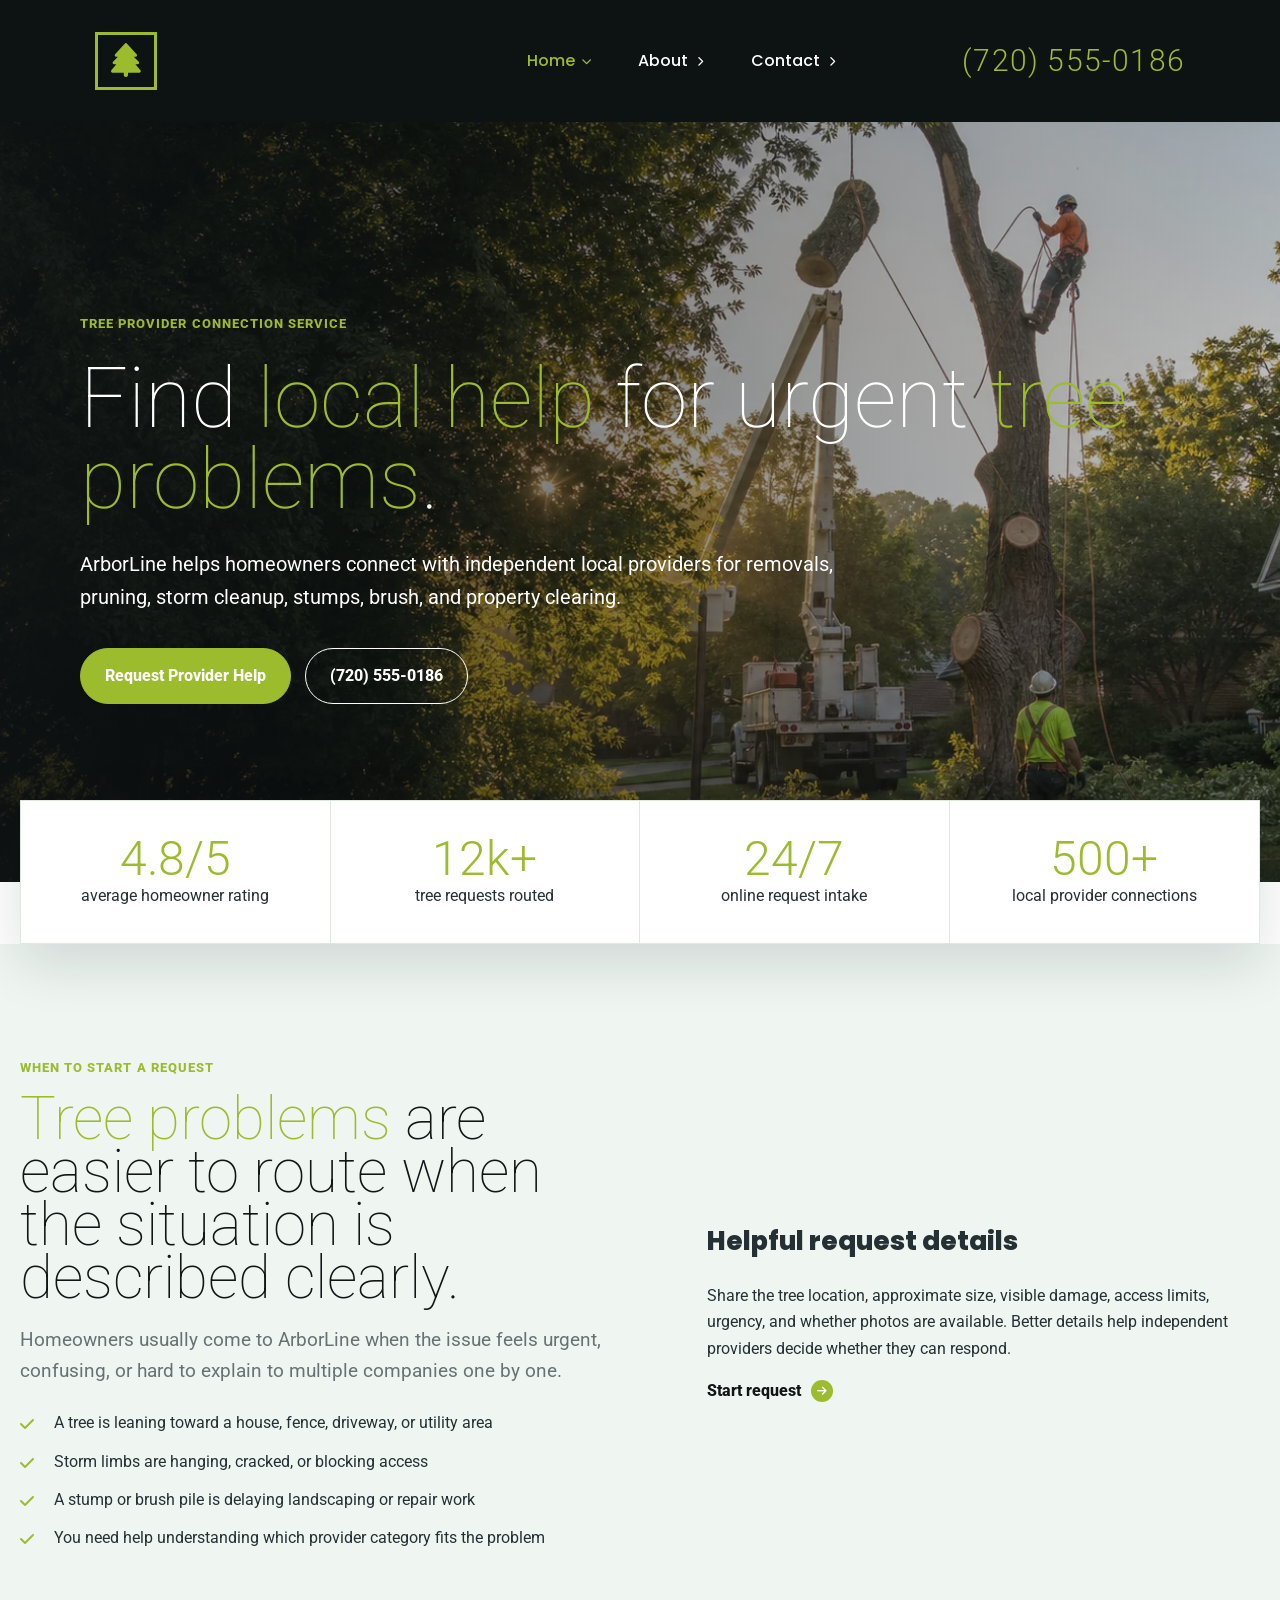
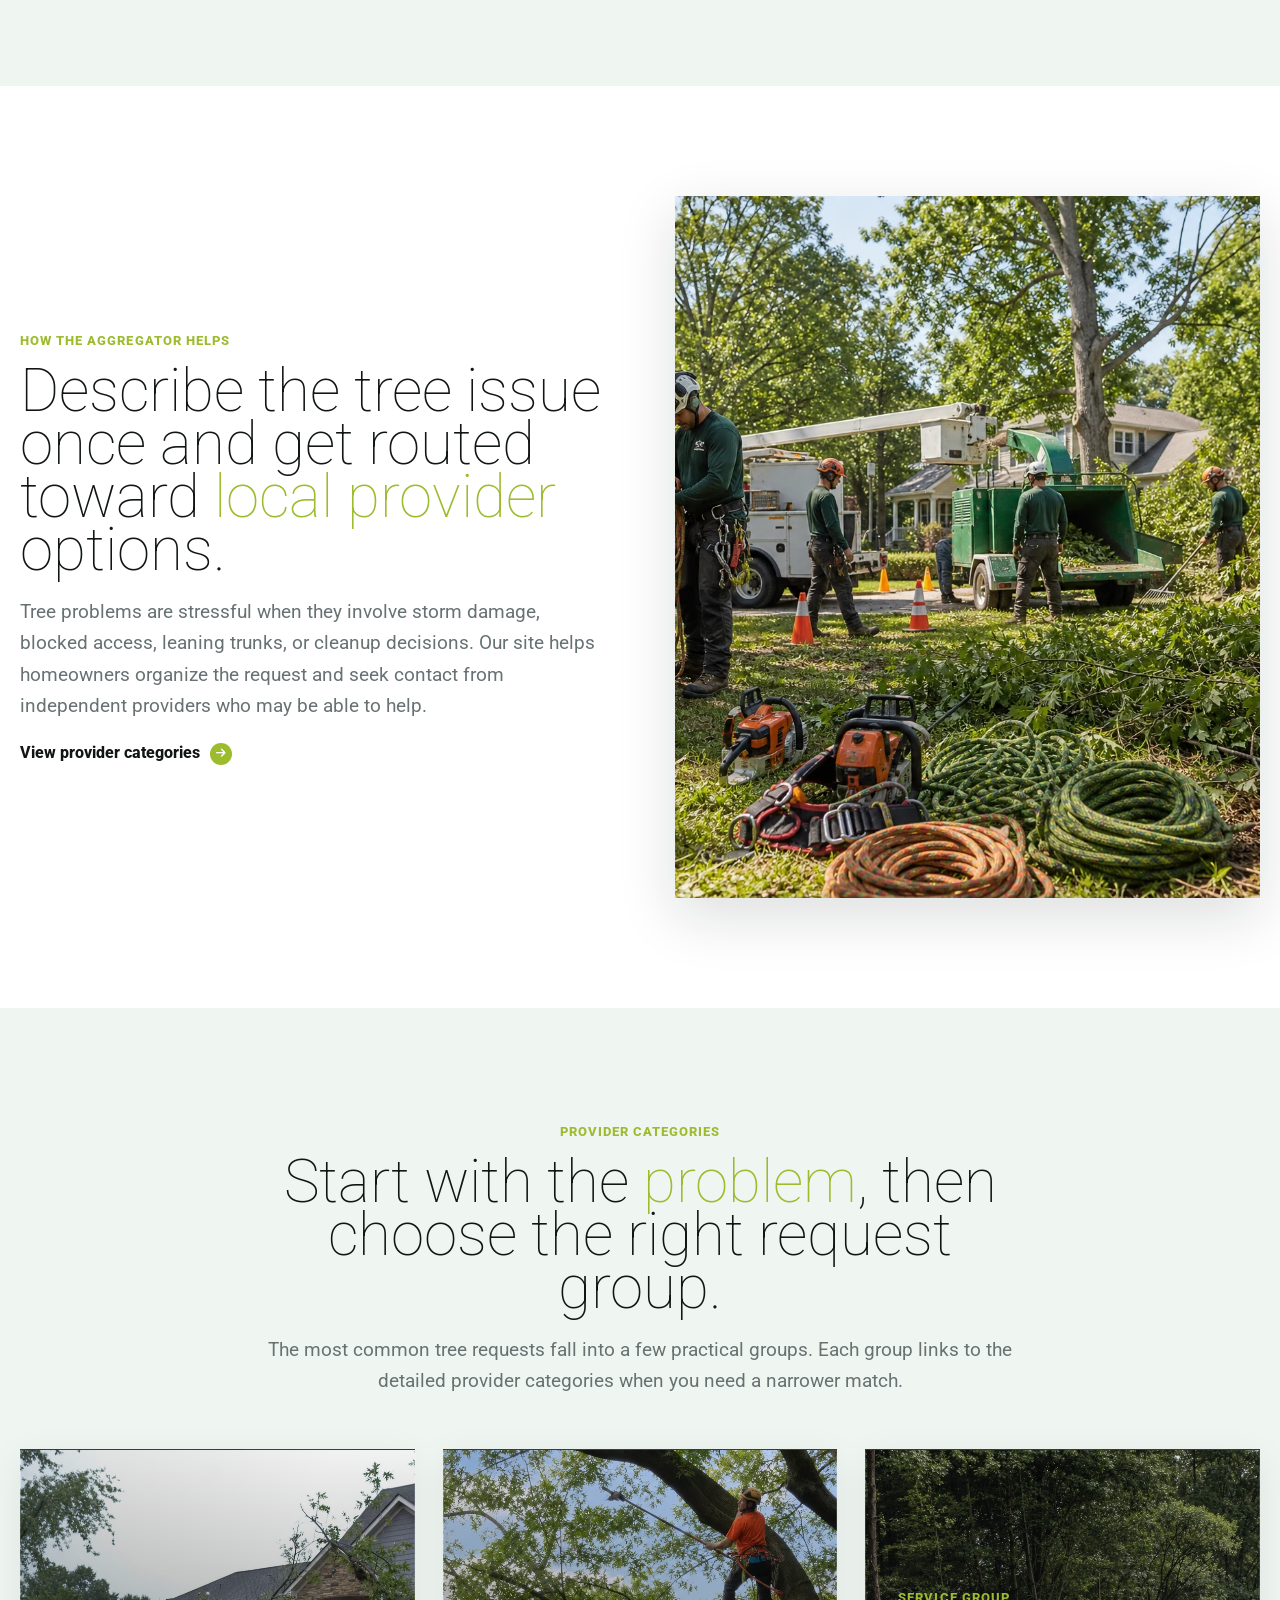
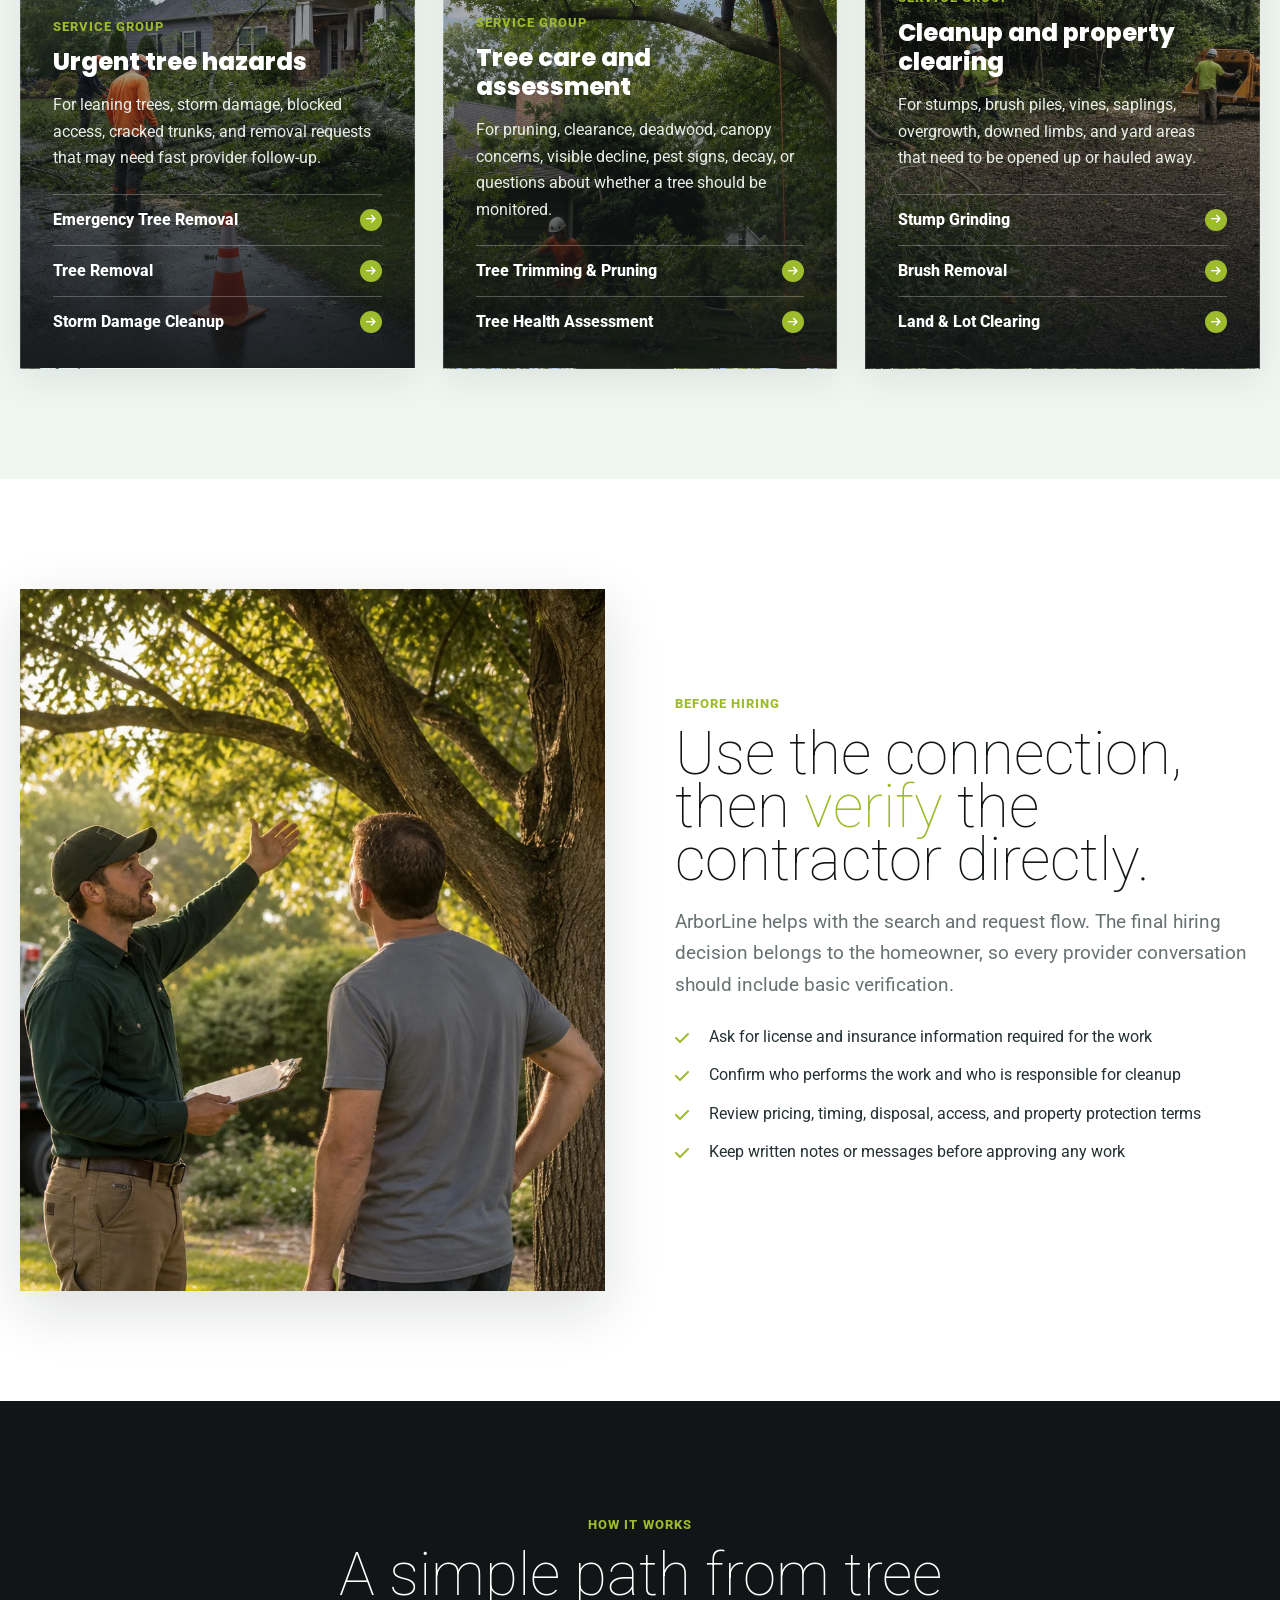
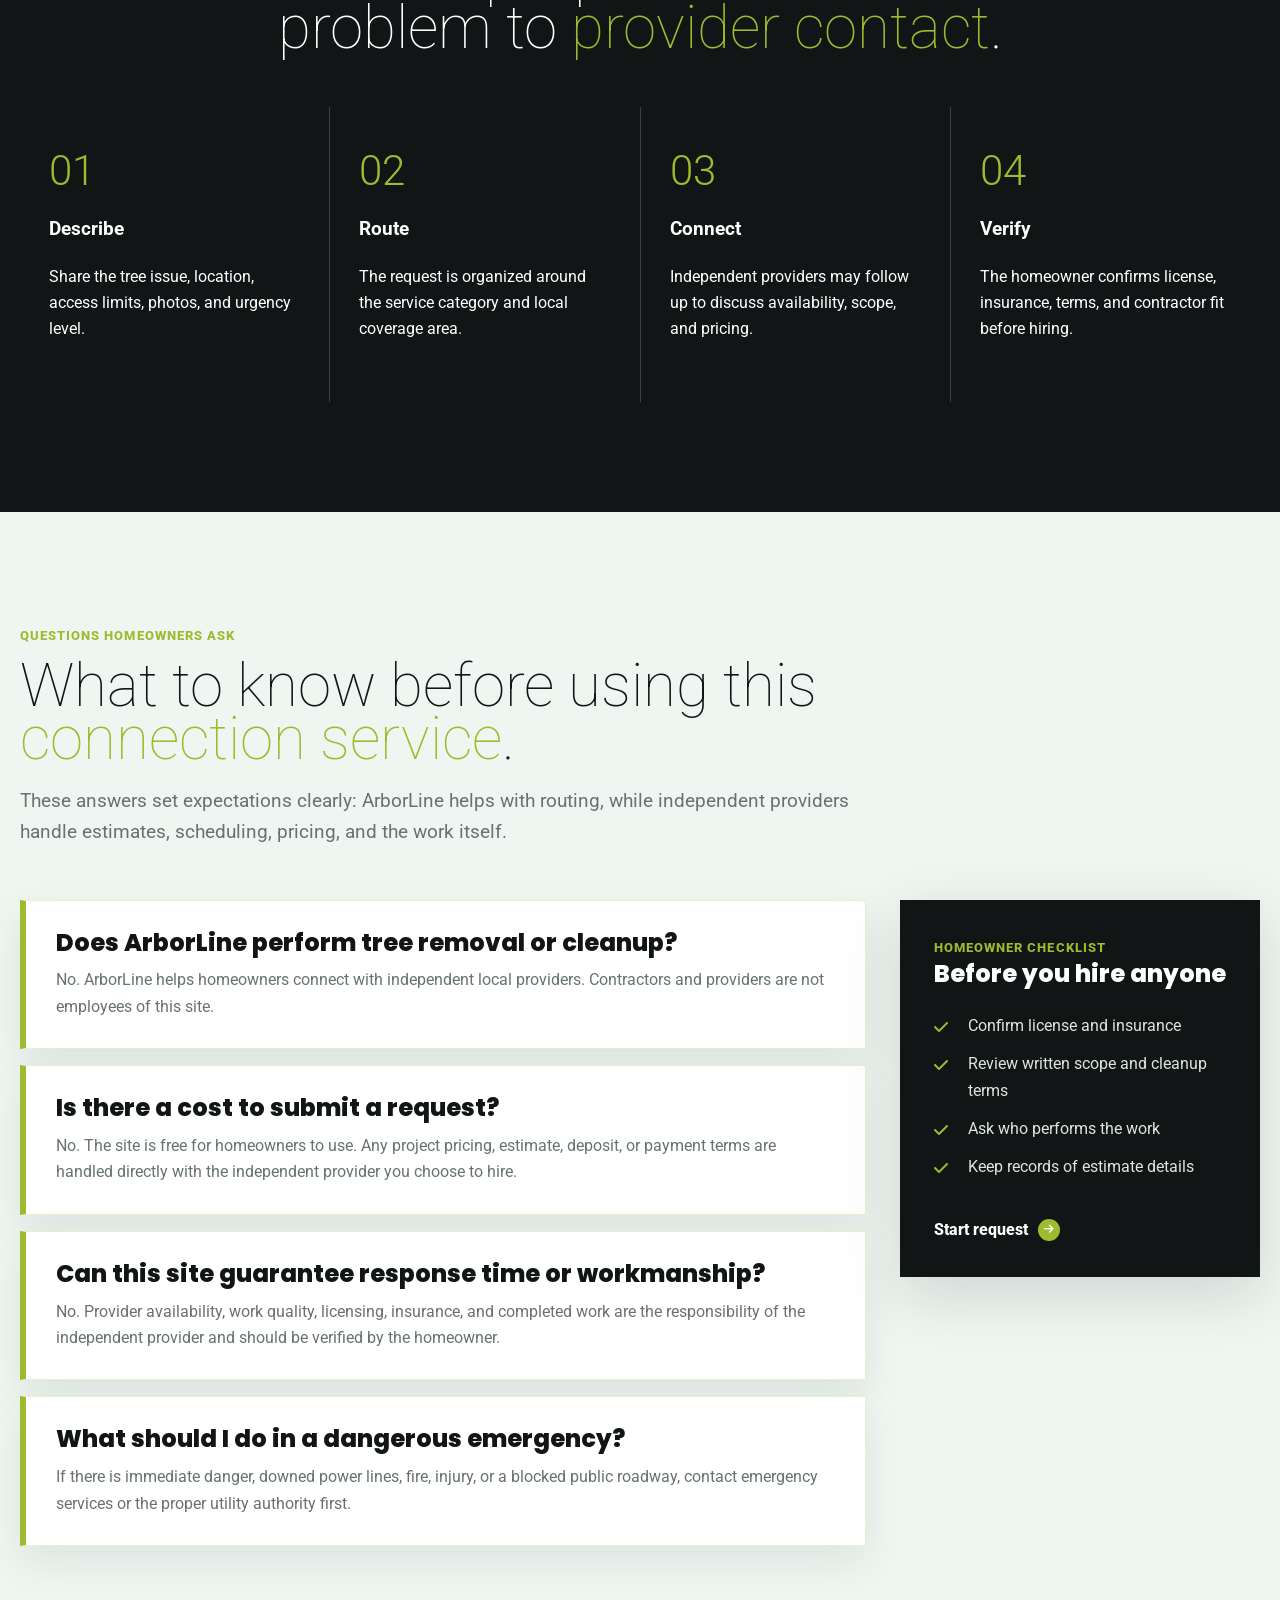
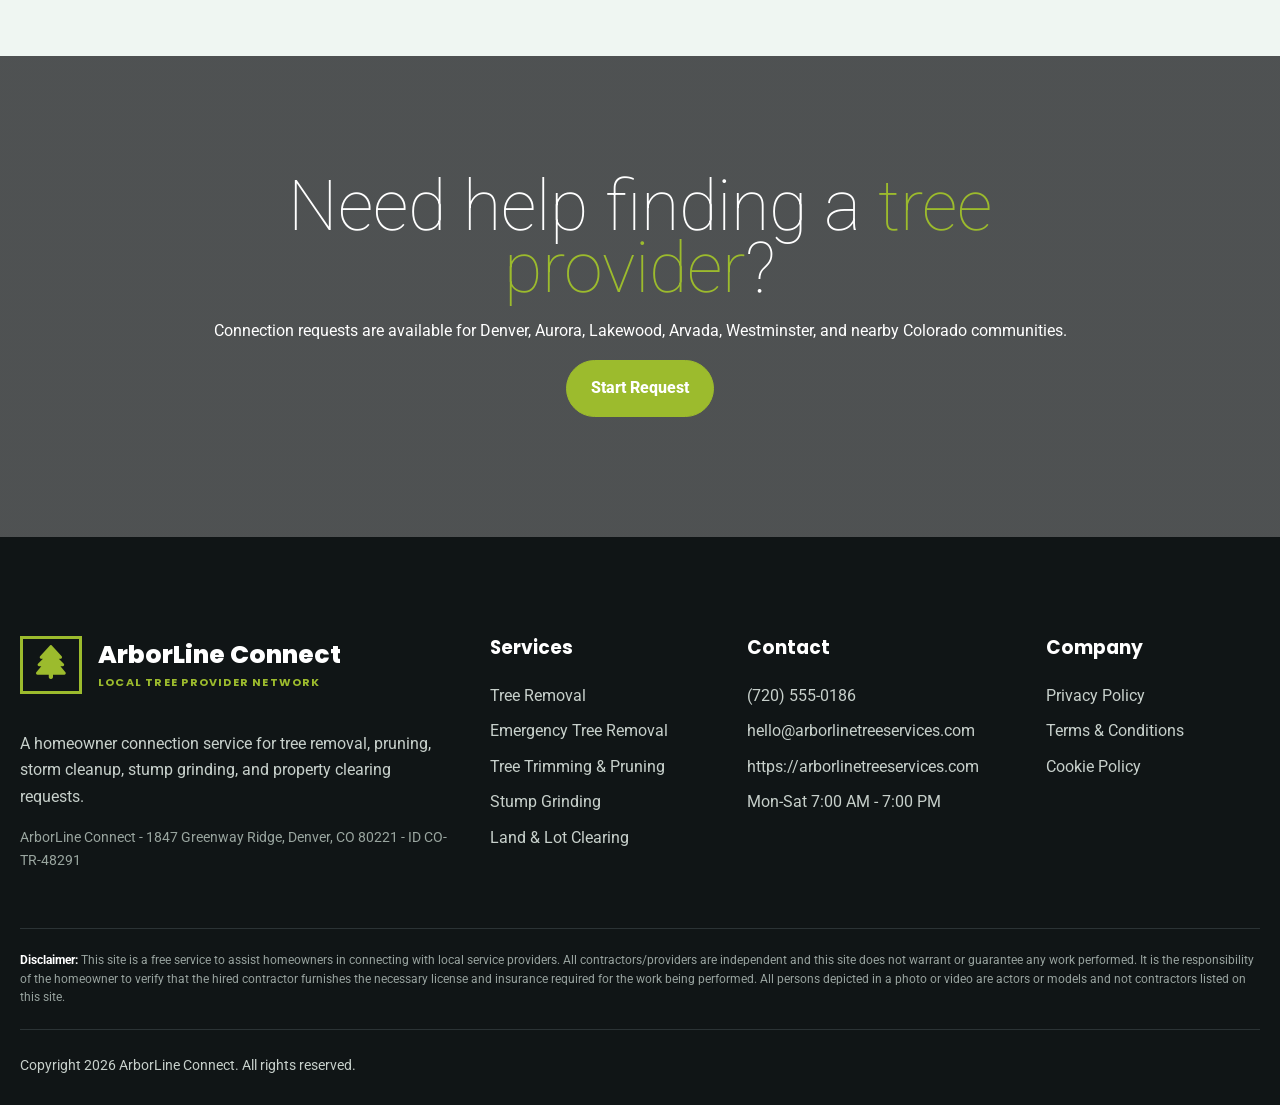
==== commit bd020163: "done" ====
--- a/index.html
+++ b/index.html
@@ -83,11 +83,11 @@
 </header>
 
 <main>
-  <section class="hero" id="home" style="--hero:url('../assets/images/hero-tree-removal.webp')">
+  <section class="hero" id="home" style="--hero:url('/assets/images/hero-tree-removal.webp')">
     <div class="container hero-content reveal">
       <span class="eyebrow">Tree provider connection service</span>
       <h1>Find <span class="accent-text">local help</span> for urgent <span class="accent-text">tree problems</span>.</h1>
-      <p>ArborLine is a free service that helps homeowners connect with independent local providers for removals, pruning, storm cleanup, stumps, brush, and property clearing.</p>
+      <p>ArborLine helps homeowners connect with independent local providers for removals, pruning, storm cleanup, stumps, brush, and property clearing.</p>
       <div class="hero-actions"><a class="btn" href="contact.html">Request Provider Help</a><a class="btn secondary" data-config="phoneLabel" data-attr="href:tel" href="#"></a></div>
     </div>
   </section>
@@ -132,7 +132,7 @@
     <div class="container">
       <div class="section-title reveal"><span class="kicker">Provider categories</span><h2>Start with the <span class="accent-text">problem</span>, then choose the right request group.</h2><p class="lead">The most common tree requests fall into a few practical groups. Each group links to the detailed provider categories when you need a narrower match.</p></div>
       <div class="service-grid service-group-grid">
-<article class="service-card service-group-card reveal" style="--card-image:url('../assets/images/emergency-tree-removal.webp')">
+<article class="service-card service-group-card reveal" style="--card-image:url('/assets/images/emergency-tree-removal.webp')">
   <div class="service-card-body">
     <span class="kicker">Service group</span>
     <h3>Urgent tree hazards</h3>
@@ -142,7 +142,7 @@
     </div>
   </div>
 </article>
-<article class="service-card service-group-card reveal" style="--card-image:url('../assets/images/tree-trimming-pruning.webp')">
+<article class="service-card service-group-card reveal" style="--card-image:url('/assets/images/tree-trimming-pruning.webp')">
   <div class="service-card-body">
     <span class="kicker">Service group</span>
     <h3>Tree care and assessment</h3>
@@ -152,7 +152,7 @@
     </div>
   </div>
 </article>
-<article class="service-card service-group-card reveal" style="--card-image:url('../assets/images/land-lot-clearing.webp')">
+<article class="service-card service-group-card reveal" style="--card-image:url('/assets/images/land-lot-clearing.webp')">
   <div class="service-card-body">
     <span class="kicker">Service group</span>
     <h3>Cleanup and property clearing</h3>
@@ -206,7 +206,7 @@
       <div class="faq-grid">
         <div class="faq-list">
           <article class="faq-item">
-            <div><h3>Does ArborLine perform tree removal or cleanup?</h3><p>No. ArborLine is a free service that helps homeowners connect with independent local providers. Contractors and providers are not employees of this site.</p></div>
+            <div><h3>Does ArborLine perform tree removal or cleanup?</h3><p>No. ArborLine helps homeowners connect with independent local providers. Contractors and providers are not employees of this site.</p></div>
           </article>
           <article class="faq-item">
             <div><h3>Is there a cost to submit a request?</h3><p>No. The site is free for homeowners to use. Any project pricing, estimate, deposit, or payment terms are handled directly with the independent provider you choose to hire.</p></div>
